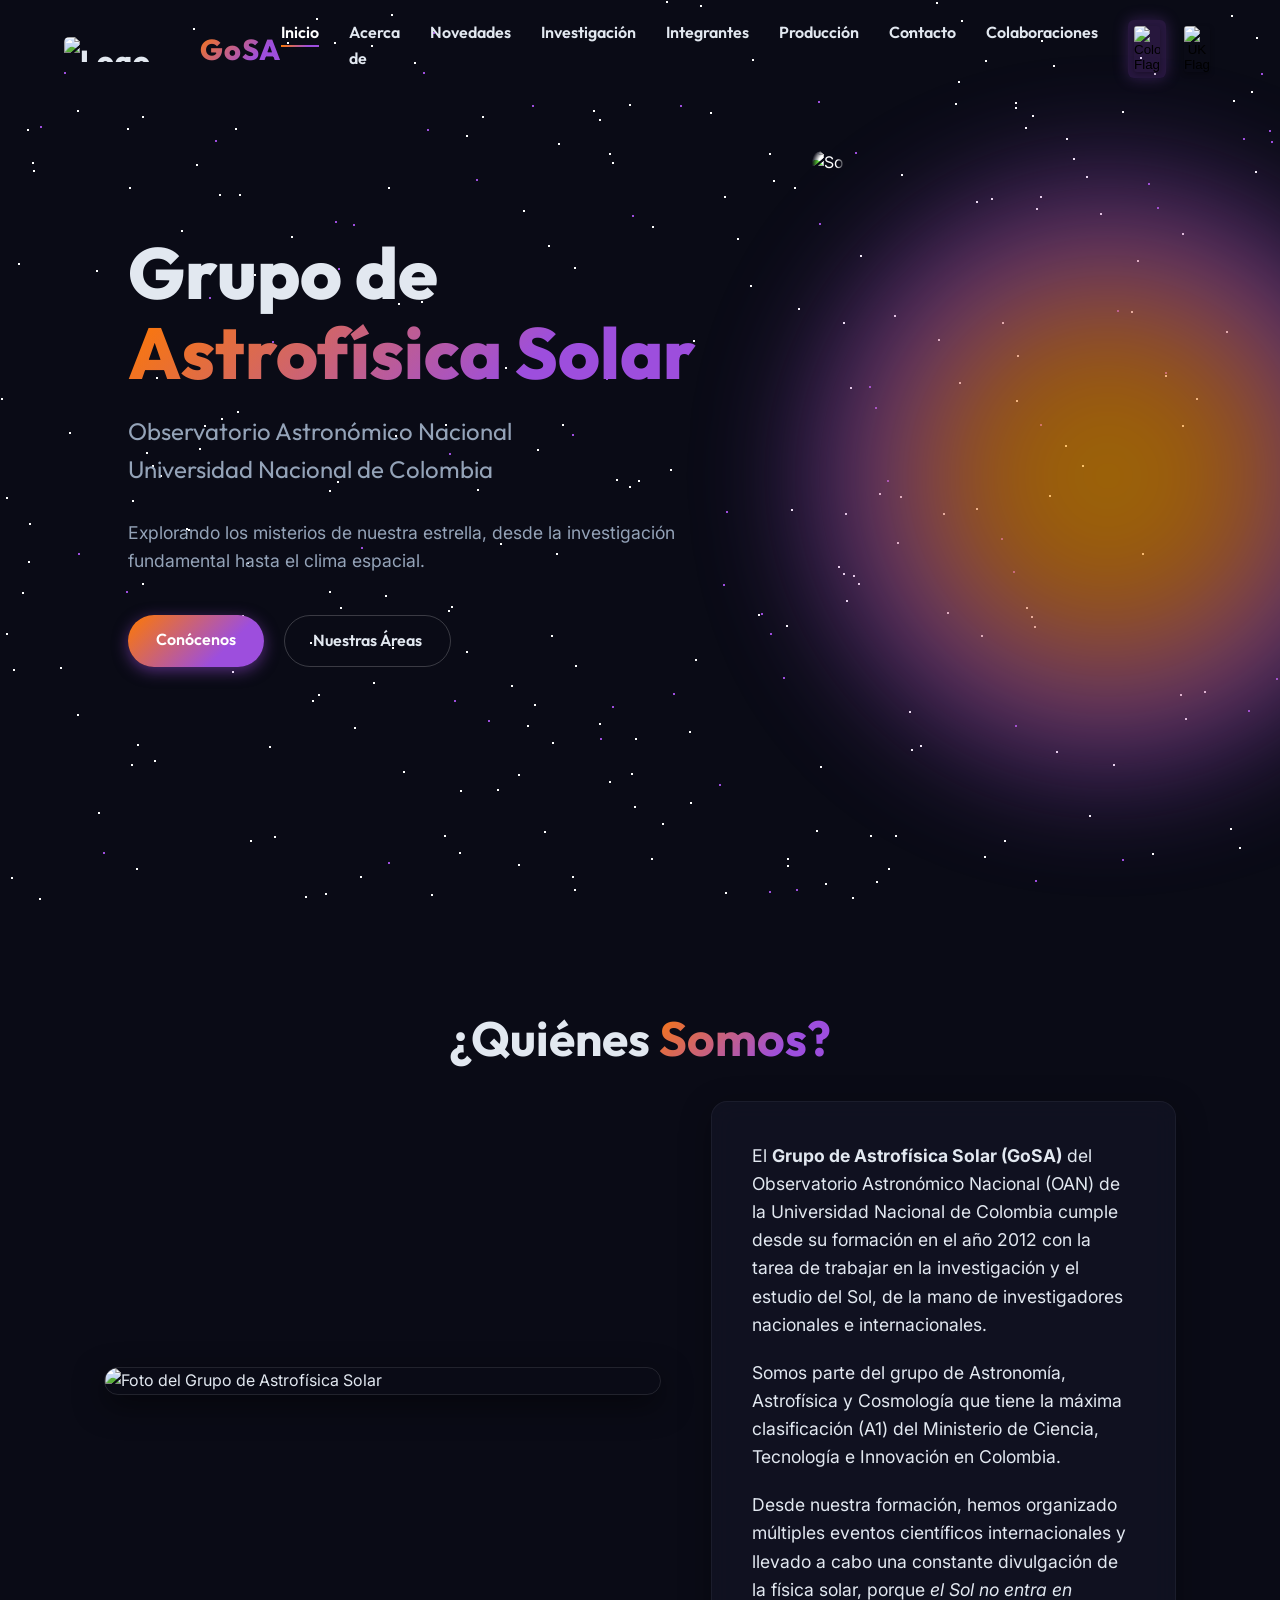
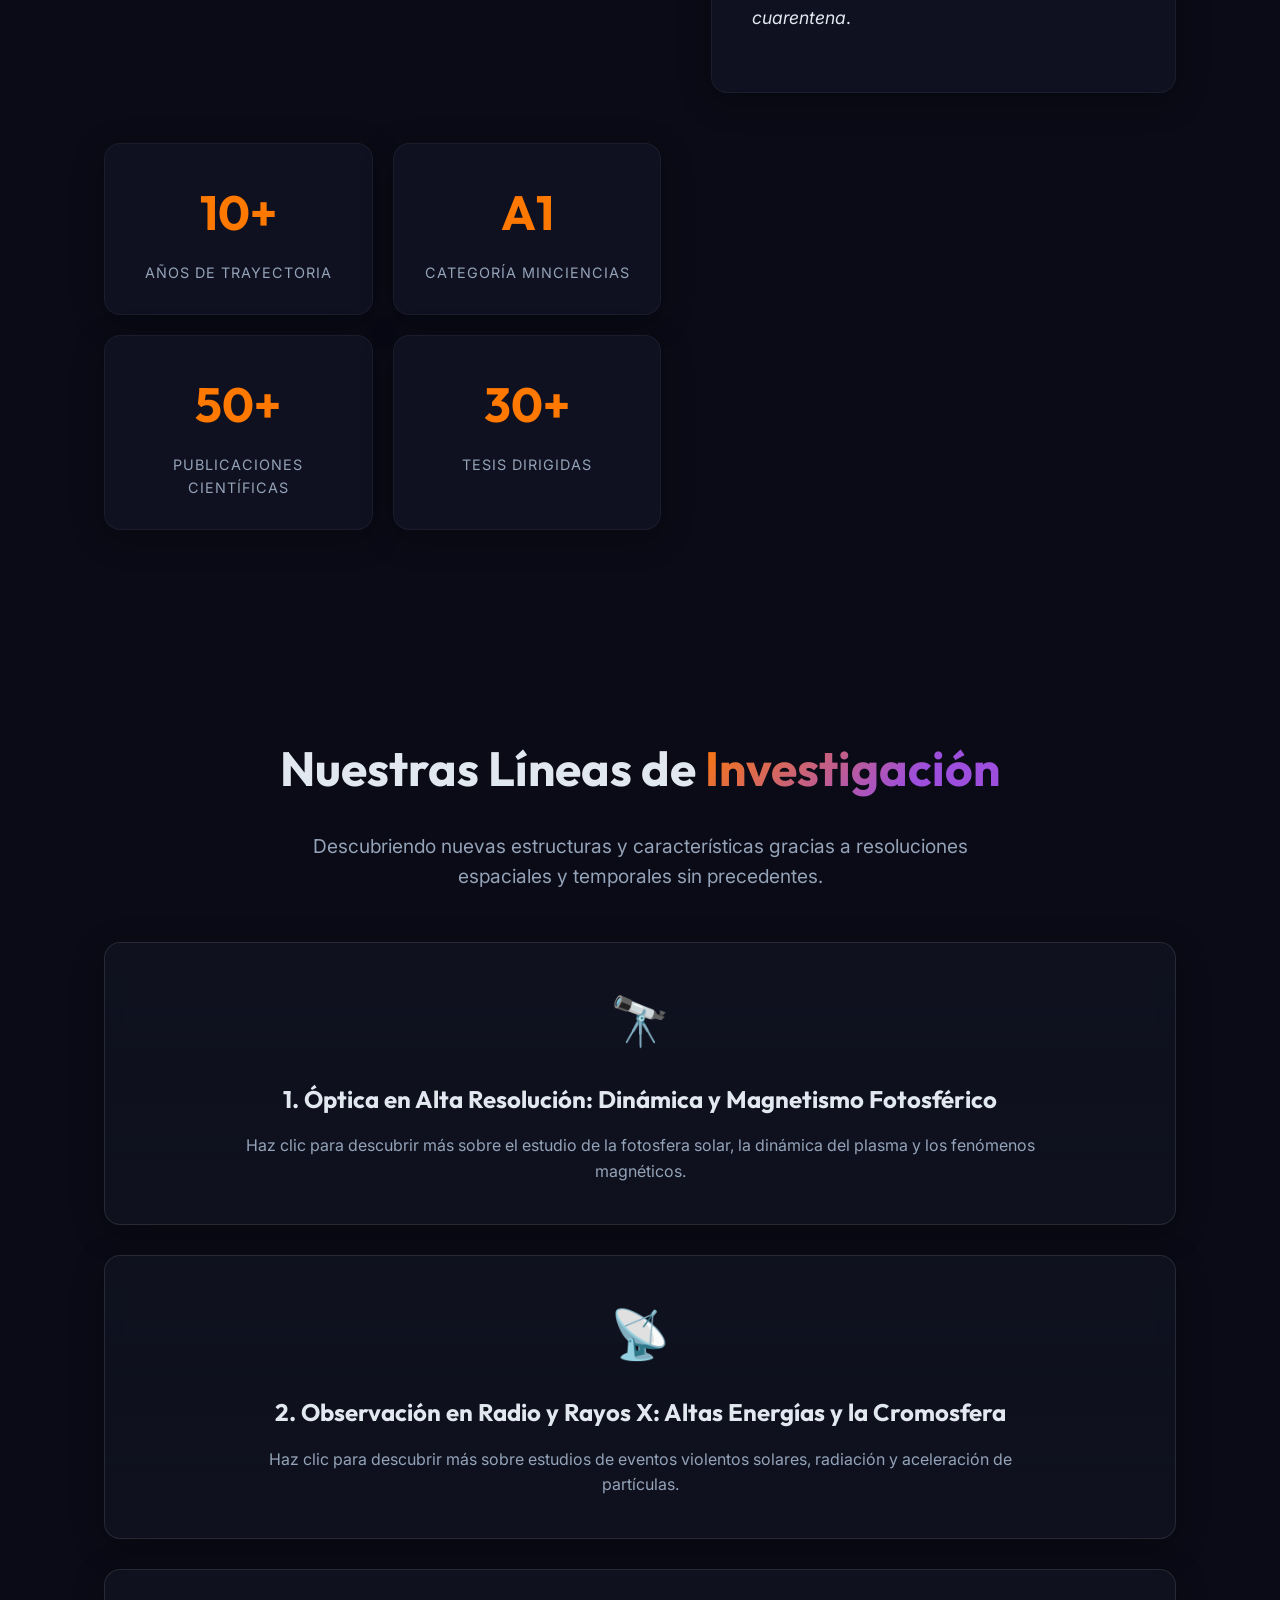
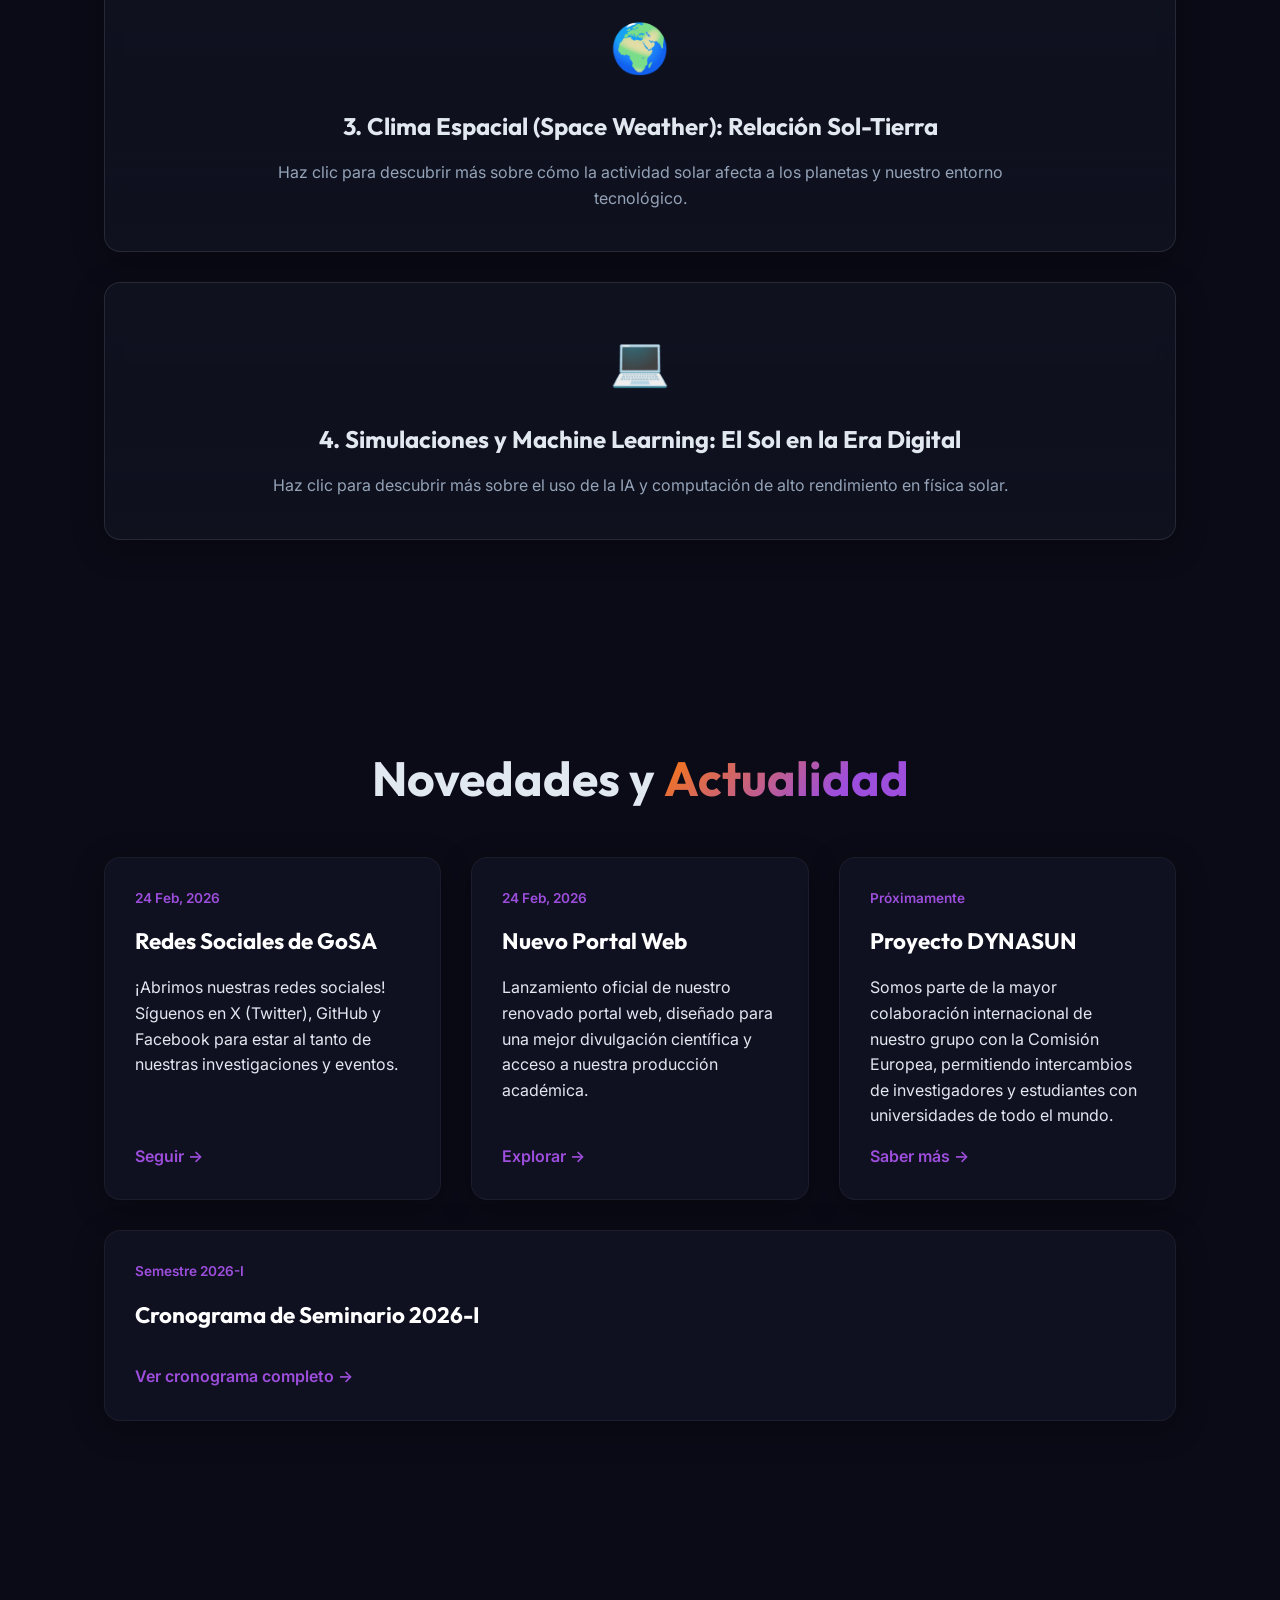
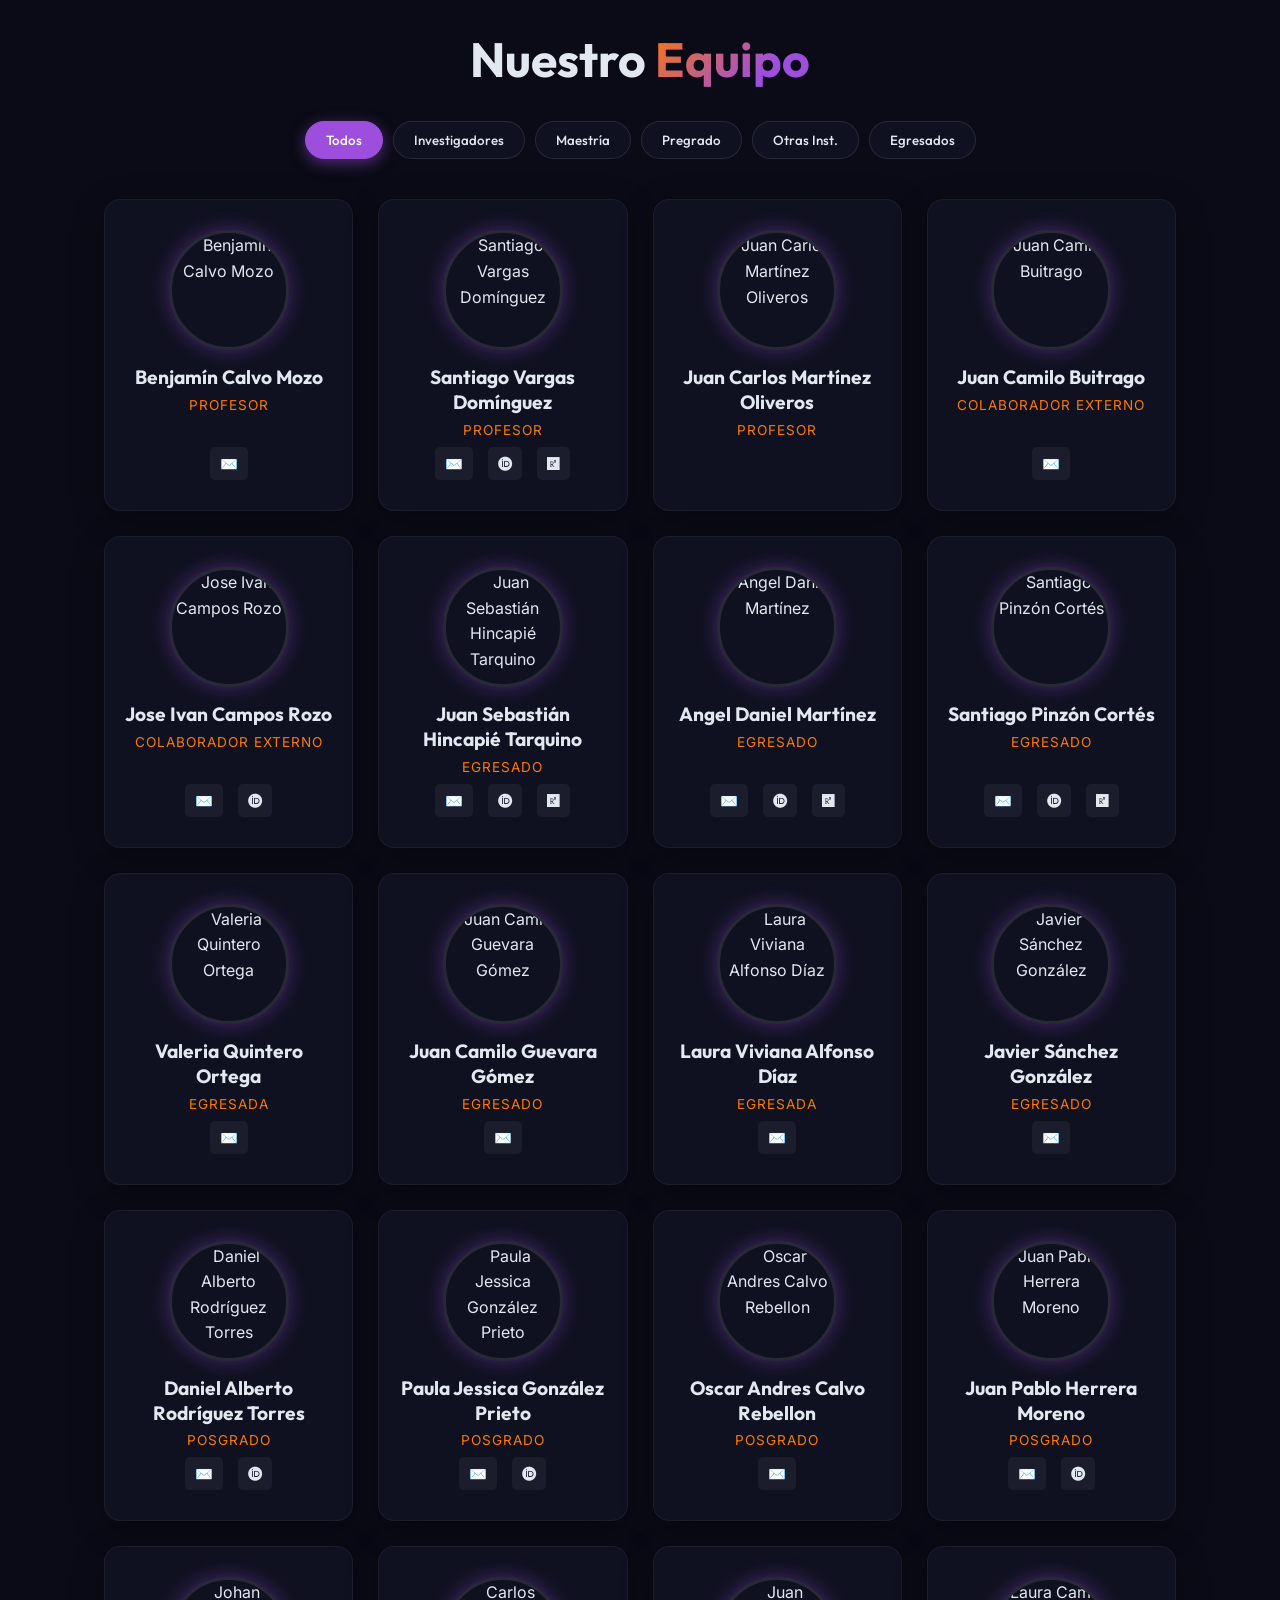
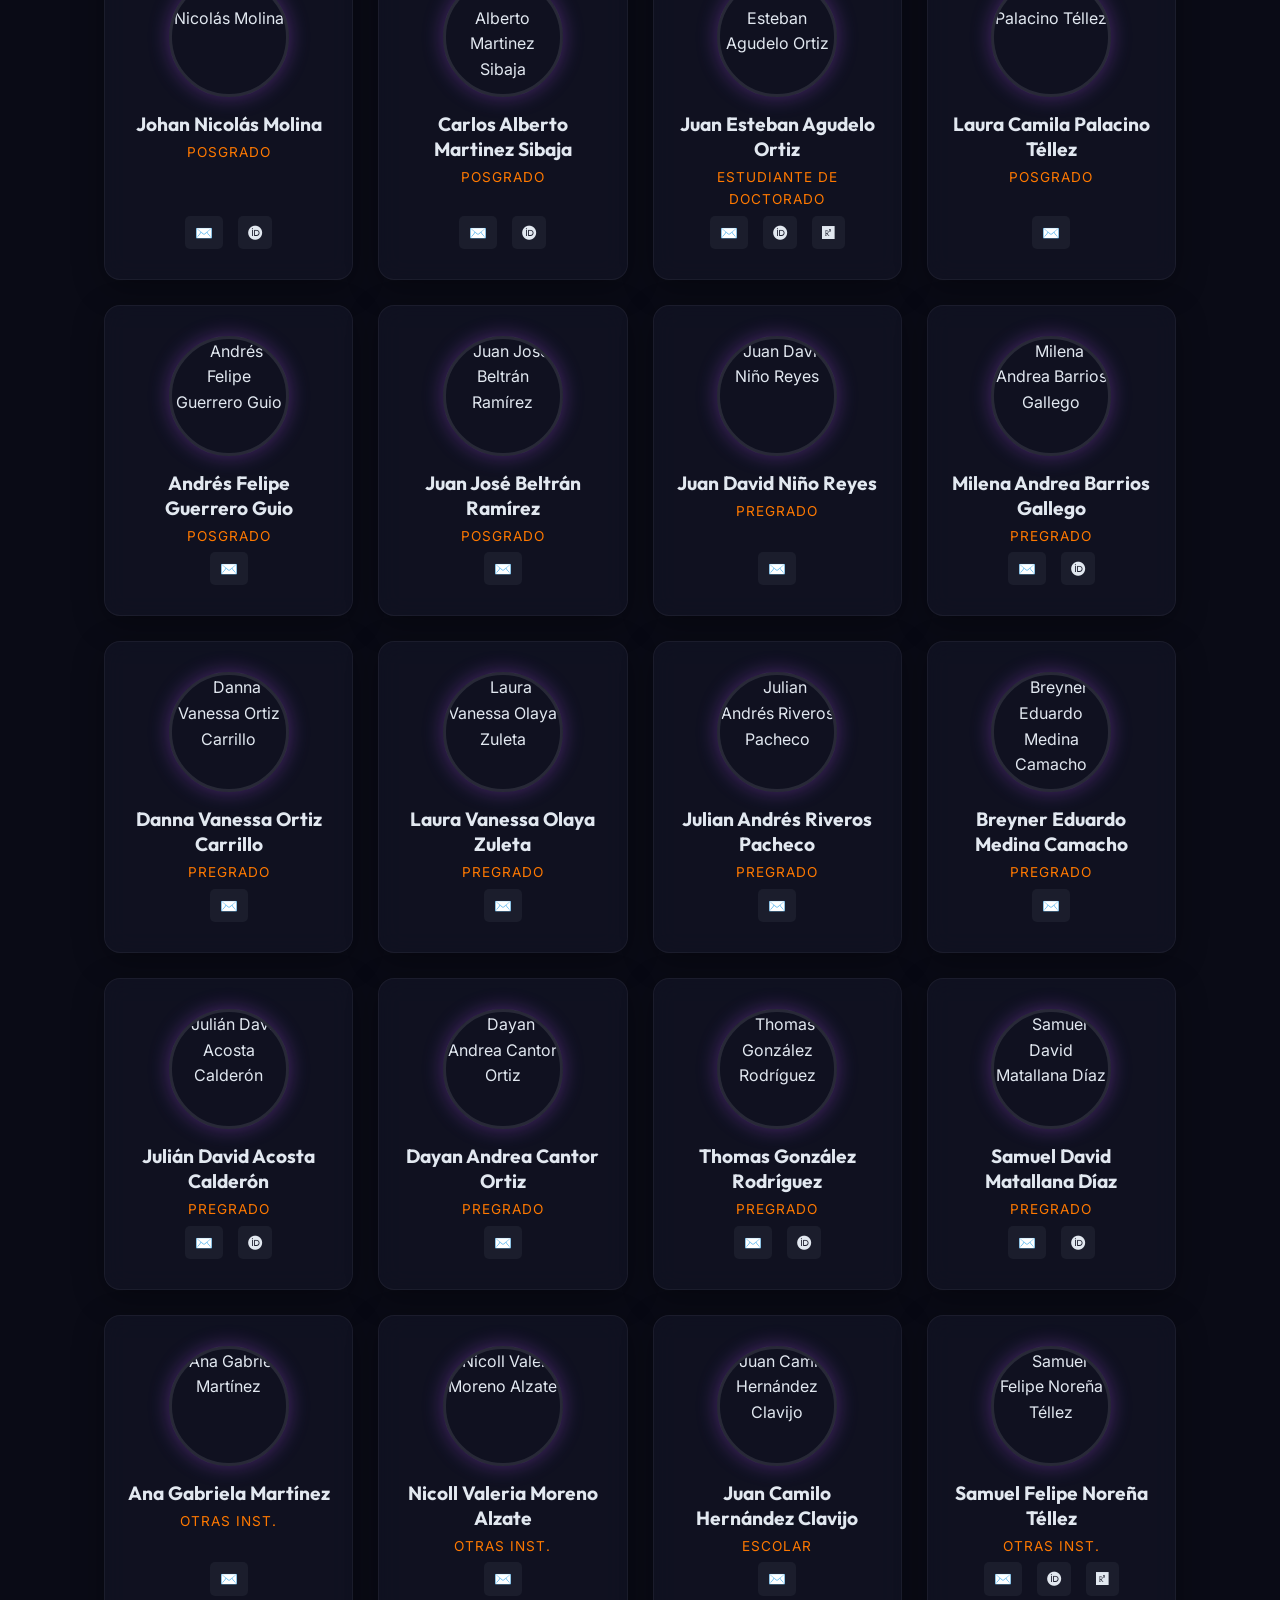
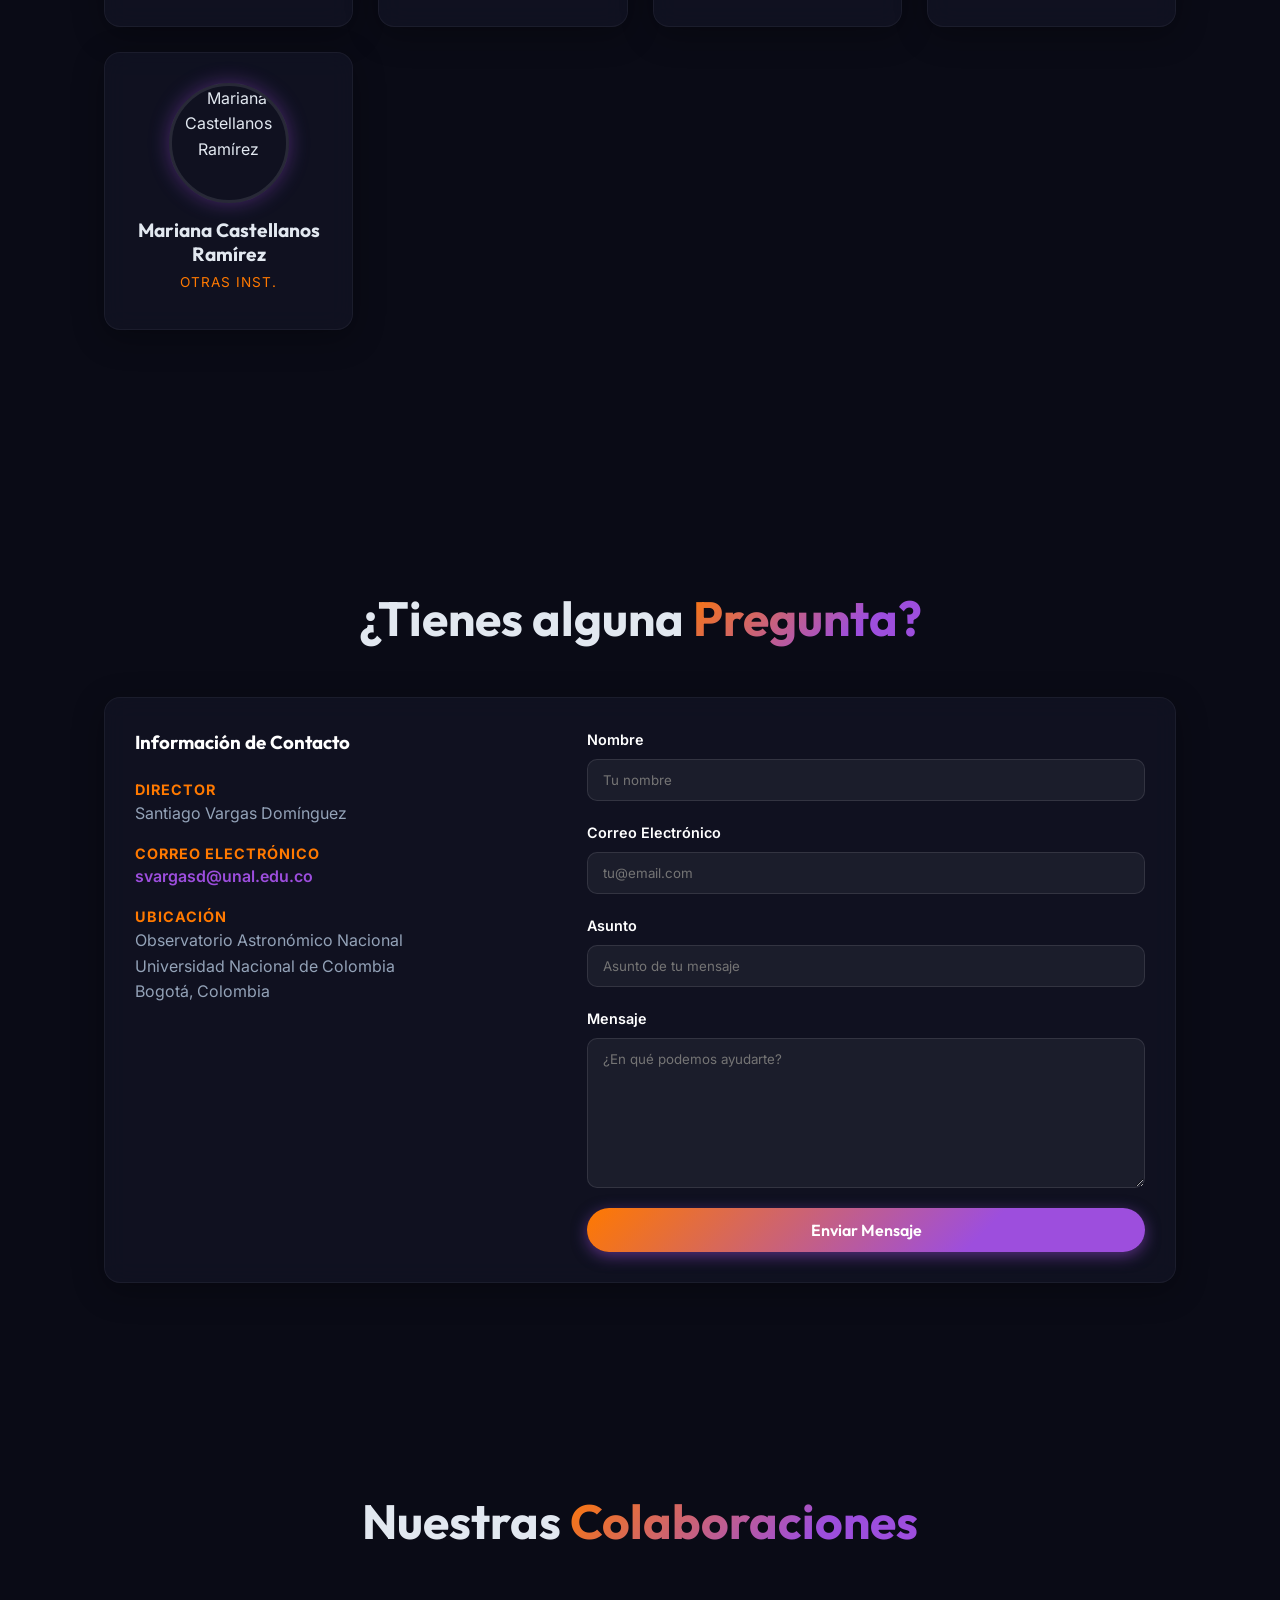
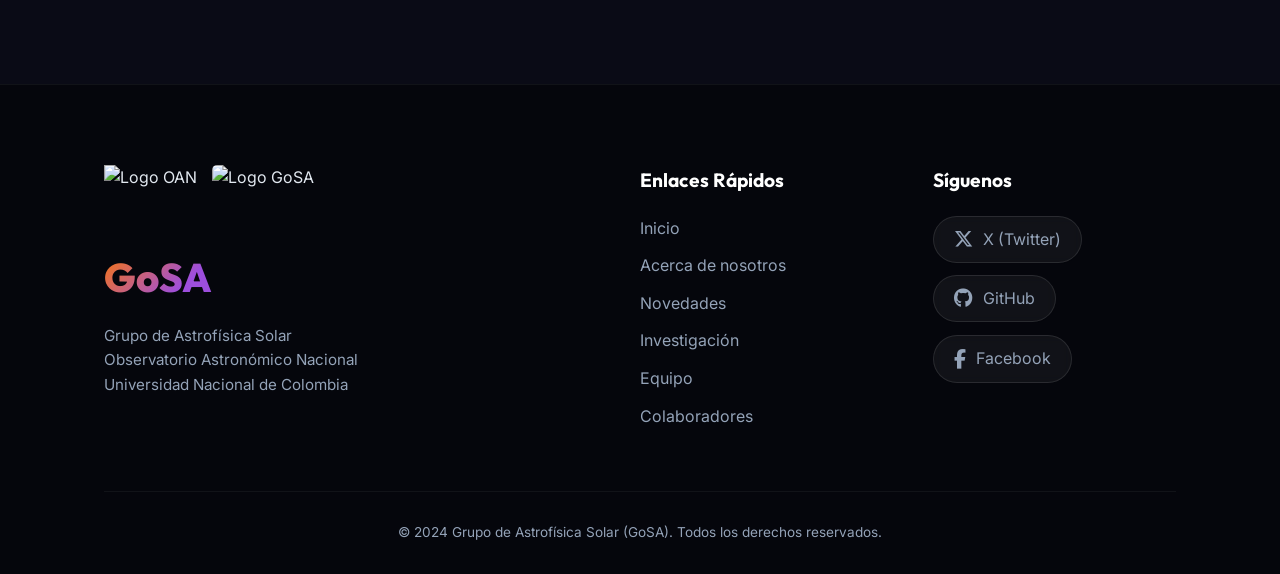
==== index.html @ 21fb3dcc "Mejoras en la descripción de las líneas de investigación" ====
<!DOCTYPE html>
<html lang="es">

<head>
    <meta charset="UTF-8">
    <meta name="viewport" content="width=device-width, initial-scale=1.0">
    <title>GoSA - Grupo de Astrofísica Solar</title>
    <meta name="description"
        content="Página oficial del Grupo de Astrofísica Solar (GoSA) del Observatorio Astronómico Nacional, Universidad Nacional de Colombia.">
    <link
        href="https://fonts.googleapis.com/css2?family=Outfit:wght@300;400;600;800&family=Inter:wght@400;500&display=swap"
        rel="stylesheet">
    <link rel="stylesheet" href="styles.css">
    <link rel="stylesheet" href="https://cdnjs.cloudflare.com/ajax/libs/font-awesome/6.5.1/css/all.min.css">
</head>

<body class="lang-es">

    <!-- Space Background -->
    <div id="stars"></div>
    <div id="stars2"></div>
    <div id="stars3"></div>

    <header id="header">
        <div class="logo">
            <img src="Media/logo Gosa.avif" alt="Logo GoSA" class="header-logo gosa-logo">
            <span class="gradient-text">GoSA</span>
        </div>
        <nav id="navbar">
            <ul>
                <li><a href="#inicio" class="nav-link active"><span class="es">Inicio</span><span
                            class="en">Home</span></a></li>
                <li><a href="#acerca" class="nav-link"><span class="es">Acerca de</span><span class="en">About
                            Us</span></a></li>
                <li><a href="#novedades" class="nav-link"><span class="es">Novedades</span><span
                            class="en">News</span></a></li>
                <li><a href="#investigacion" class="nav-link"><span class="es">Investigación</span><span
                            class="en">Research</span></a></li>
                <li><a href="#integrantes" class="nav-link"><span class="es">Integrantes</span><span
                            class="en">Team</span></a></li>
                <li><a href="produccion.html" class="nav-link"><span class="es">Producción</span><span
                            class="en">Production</span></a></li>
                <li><a href="#contacto" class="nav-link"><span class="es">Contacto</span><span
                            class="en">Contact</span></a></li>
                <li><a href="#colaboradores" class="nav-link"><span class="es">Colaboraciones</span><span
                            class="en">Collaborators</span></a></li>
                <li class="lang-switcher">
                    <button class="lang-toggle-btn active" onclick="setLang('es', event)" id="btn-es" title="Español">
                        <img src="https://flagcdn.com/w40/co.png" alt="Colombia Flag" class="lang-flag">
                    </button>
                    <button class="lang-toggle-btn" onclick="setLang('en', event)" id="btn-en" title="English">
                        <img src="https://flagcdn.com/w40/gb.png" alt="UK Flag" class="lang-flag">
                    </button>
                </li>
            </ul>
        </nav>
        <div class="mobile-menu-btn" id="menu-btn">
            <span></span>
            <span></span>
            <span></span>
        </div>
    </header>

    <main>
        <!-- Hero Section -->
        <section id="inicio" class="hero section-spacing">
            <div class="hero-content fade-in">
                <h1 class="hero-title">
                    <span class="es">Grupo de <span class="gradient-text">Astrofísica Solar</span></span>
                    <span class="en">Group of <span class="gradient-text">Solar Astrophysics</span></span>
                </h1>
                <h2 class="hero-subtitle"><span class="es">Observatorio Astronómico Nacional<br>Universidad Nacional de
                        Colombia</span><span class="en">National Astronomical Observatory<br>National University of
                        Colombia</span></h2>
                <p class="hero-description">
                    <span class="es">Explorando los misterios de nuestra estrella, desde la investigación fundamental
                        hasta el clima espacial.</span>
                    <span class="en">Exploring the mysteries of our star, from fundamental research to space
                        weather.</span>
                </p>
                <div class="hero-buttons">
                    <a href="#acerca" class="btn btn-primary"><span class="es">Conócenos</span><span class="en">About
                            Us</span></a>
                    <a href="#investigacion" class="btn btn-secondary"><span class="es">Nuestras Áreas</span><span
                            class="en">Research Areas</span></a>
                </div>
            </div>

            <div class="hero-sun-container">
                <img src="images/solomoviendose.gif" alt="Sol" class="hero-sun-img">
                <div class="glowing-sun"></div>
            </div>
        </section>

        <!-- Acerca Section -->
        <section id="acerca" class="about section-spacing">
            <div class="container fade-in scroll-appear">
                <h2 class="section-title"><span class="es">¿Quiénes <span
                            class="gradient-text">Somos?</span></span><span class="en">Who <span
                            class="gradient-text">We Are?</span></span></h2>
                <div class="about-grid">
                    <div class="about-image-wrapper"><img src="images/Nuevaimagen_gosa.JPG"
                            alt="Foto del Grupo de Astrofísica Solar" class="group-photo fade-in"></div>
                    <div class="about-text glassmorphism">
                        <p>
                            <span class="es">El <strong>Grupo de Astrofísica Solar (GoSA)</strong> del Observatorio
                                Astronómico Nacional (OAN) de la Universidad Nacional de Colombia cumple desde su
                                formación en el año 2012 con la tarea de trabajar en la investigación y el estudio del
                                Sol, de la mano de investigadores nacionales e internacionales.</span>
                            <span class="en">The <strong>Group of Solar Astrophysics (GoSA)</strong> of the National
                                Astronomical Observatory (OAN) at the National University of Colombia has, since its
                                founding in 2012, worked on the research and study of the Sun alongside national and
                                international researchers.</span>
                        </p>
                        <p>
                            <span class="es">Somos parte del grupo de Astronomía, Astrofísica y Cosmología que tiene la
                                máxima clasificación (A1) del Ministerio de Ciencia, Tecnología e Innovación en
                                Colombia.</span>
                            <span class="en">We are part of the Astronomy, Astrophysics and Cosmology group, which holds
                                the highest classification (A1) from the Ministry of Science, Technology and Innovation
                                in Colombia.</span>
                        </p>
                        <p>
                            <span class="es">Desde nuestra formación, hemos organizado múltiples eventos científicos
                                internacionales y llevado a cabo una constante divulgación de la física solar, porque
                                <em>el Sol no entra en cuarentena</em>.</span>
                            <span class="en">Since our founding, we have organized multiple international scientific
                                events and carried out constant outreach in solar physics, because <em>the Sun does not
                                    go into quarantine</em>.</span>
                        </p>
                    </div>
                    <div class="about-stats">
                        <div class="stat-card glassmorphism">
                            <h3>10+</h3>
                            <p><span class="es">Años de trayectoria</span><span class="en">Years of work</span></p>
                        </div>
                        <div class="stat-card glassmorphism">
                            <h3>A1</h3>
                            <p><span class="es">Categoría MinCiencias</span><span class="en">MinSciences Category</span>
                            </p>
                        </div>
                        <div class="stat-card glassmorphism">
                            <h3>50+</h3>
                            <p><span class="es">Publicaciones Científicas</span><span class="en">Scientific
                                    Publications</span></p>
                        </div>
                        <div class="stat-card glassmorphism">
                            <h3>30+</h3>
                            <p><span class="es">Tesis Dirigidas</span><span class="en">Directed Theses</span></p>
                        </div>
                    </div>
                </div>
            </div>
        </section>

        <!-- Áreas Section -->
        <section id="investigacion" class="research section-spacing">
            <div class="container fade-in scroll-appear">
                <h2 class="section-title">
                    <span class="es">Nuestras Líneas de <span class="gradient-text">Investigación</span></span>
                    <span class="en">Our <span class="gradient-text">Research Lines</span></span>
                </h2>
                <p class="section-subtitle">
                    <span class="es">Descubriendo nuevas estructuras y características gracias a resoluciones espaciales
                        y temporales sin precedentes.</span>
                    <span class="en">Discovering new structures and features thanks to unprecedented spatial and
                        temporal resolutions.</span>
                </p>

                <div class="research-grid">
                    <!-- 1. Óptica en Alta Resolución -->
                    <article class="research-card glassmorphism" onclick="this.classList.toggle('expanded')"
                        style="background-image: linear-gradient(to top, rgba(15, 17, 30, 0.95), rgba(15, 17, 30, 0.7)), url('images/solar_optics.png'); background-size: cover; background-position: center;">
                        <div class="card-icon">🔭</div>
                        <h3>
                            <span class="es">1. Óptica en Alta Resolución: Dinámica y Magnetismo Fotosférico</span>
                            <span class="en">1. High-Resolution Optics: Photospheric Dynamics and Magnetism</span>
                        </h3>
                        <p class="summary">
                            <span class="es">Haz clic para descubrir más sobre el estudio de la fotosfera solar, la
                                dinámica del plasma y los fenómenos magnéticos.</span>
                            <span class="en">Click to discover more about the study of the solar photosphere, plasma
                                dynamics, and magnetic phenomena.</span>
                        </p>

                        <div class="research-details">
                            <img src="Media/manchasolar.gif" alt="Dinámica en Alta Resolución"
                                class="research-detail-img">
                            <div class="research-text es">
                                <p>Esta línea se centra en el estudio de la <strong>fotosfera solar</strong>, la
                                    "superficie" visible del Sol, donde la interacción entre el plasma y los campos
                                    magnéticos genera los fenómenos más fascinantes de la astrofísica estelar.
                                    Trabajamos en <strong>dinámica</strong> mediante el análisis de flujos de plasma y
                                    la evolución temporal de estructuras a pequeña escala.</p>
                                <h4>El Corazón de la Dinámica: Movimientos Propios y Flujos</h4>
                                <p>El estudio de la dinámica fotosférica implica rastrear cómo se mueven las estructuras
                                    solares. Utilizamos técnicas como el <strong>Local Correlation Tracking
                                        (LCT)</strong> para medir los movimientos propios de los <strong>Puntos
                                        Brillantes Magnéticos (MBPs)</strong> y las <strong>Manchas Solares</strong>.
                                    Estos movimientos no son aleatorios; revelan la transferencia de energía desde el
                                    interior solar hacia las capas superiores. Investigamos cómo los puntos brillantes
                                    son arrastrados por los flujos granulares y cómo las <strong>Moving Magnetic
                                        Features (MMF)</strong> se desprenden de la penumbra de las manchas,
                                    transportando flujo magnético hacia la red solar.</p>
                                <h4>Espectropolarimetría y Diagnóstico Físico</h4>
                                <p>Para entender la física detrás del movimiento, aplicamos la espectropolarimetría. A
                                    través de los <strong>Parámetros de Stokes</strong> ($I, Q, U, V$), podemos
                                    reconstruir el vector del campo magnético y las velocidades Doppler.</p>
                                <ul>
                                    <li><strong>Velocidades Doppler:</strong> Nos permiten medir oscilaciones y flujos
                                        verticales en la penumbra de las manchas.</li>
                                    <li><strong>Inversión de la transferencia radiante:</strong> Utilizamos códigos para
                                        extraer la temperatura, presión y campo magnético del plasma a diferentes
                                        alturas.</li>
                                </ul>
                                <p>Esta línea utiliza datos de los telescopios solares más grandes del mundo, como el
                                    <strong>GREGOR</strong> y el <strong>VTT</strong> (Tenerife), y el
                                    <strong>SST</strong> (La Palma), permitiéndonos observar detalles de apenas unos
                                    cientos de kilómetros sobre la superficie solar.
                                </p>
                            </div>
                            <div class="research-text en">
                                <p>This line focuses on the study of the <strong>solar photosphere</strong>, the visible
                                    "surface" of the Sun, where the interaction between plasma and magnetic fields
                                    generates the most fascinating phenomena of stellar astrophysics. We work on
                                    <strong>dynamics</strong> by analyzing plasma flows and the temporal evolution of
                                    small-scale structures.
                                </p>
                                <h4>The Heart of Dynamics: Proper Motions and Flows</h4>
                                <p>The study of photospheric dynamics involves tracking how solar structures move. We
                                    use techniques like <strong>Local Correlation Tracking (LCT)</strong> to measure the
                                    proper motions of <strong>Magnetic Bright Points (MBPs)</strong> and
                                    <strong>Sunspots</strong>. These movements are not random; they reveal the transfer
                                    of energy from the solar interior to the upper layers. We investigate how bright
                                    points are dragged by granular flows and how <strong>Moving Magnetic Features
                                        (MMF)</strong> detach from the penumbra of sunspots, transporting magnetic flux
                                    to the solar network.
                                </p>
                                <h4>Spectropolarimetry and Physical Diagnostics</h4>
                                <p>To understand the physics behind the movement, we apply spectropolarimetry. Through
                                    the <strong>Stokes Parameters</strong> ($I, Q, U, V$), we can reconstruct the
                                    magnetic field vector and Doppler velocities.</p>
                                <ul>
                                    <li><strong>Doppler Velocities:</strong> Allow us to measure oscillations and
                                        vertical flows in the penumbra of sunspots.</li>
                                    <li><strong>Radiative transfer inversion:</strong> We use codes to extract the
                                        temperature, pressure, and magnetic field of the plasma at different heights.
                                    </li>
                                </ul>
                                <p>This line uses data from the largest solar telescopes in the world, such as
                                    <strong>GREGOR</strong> and <strong>VTT</strong> (Tenerife), and the
                                    <strong>SST</strong> (La Palma), allowing us to observe details of just a few
                                    hundred kilometers on the solar surface.
                                </p>
                            </div>
                        </div>
                    </article>

                    <!-- 2. Observación en Radio y Rayos X -->
                    <article class="research-card glassmorphism" onclick="this.classList.toggle('expanded')"
                        style="background-image: linear-gradient(to top, rgba(15, 17, 30, 0.95), rgba(15, 17, 30, 0.7)), url('images/hero-bg.png'); background-size: cover; background-position: center;">
                        <div class="card-icon">📡</div>
                        <h3>
                            <span class="es">2. Observación en Radio y Rayos X: Altas Energías y la Cromosfera</span>
                            <span class="en">2. Radio and X-Ray Observation: High Energies and the Chromosphere</span>
                        </h3>
                        <p class="summary">
                            <span class="es">Haz clic para descubrir más sobre estudios de eventos violentos solares,
                                radiación y aceleración de partículas.</span>
                            <span class="en">Click to learn more about the study of violent solar events, radiation, and
                                particle acceleration.</span>
                        </p>

                        <div class="research-details">
                            <img src="Media/imagenflare.gif" alt="Radio y Rayos X" class="research-detail-img">
                            <div class="research-text es">
                                <p>Esta línea explora los eventos más violentos del Sol: las <strong>fulguraciones
                                        solares (flares)</strong>. Mientras que la óptica ve la superficie, el radio y
                                    los rayos X nos permiten "ver" la atmósfera exterior (cromosfera y corona) y las
                                    partículas aceleradas a velocidades cercanas a la de la luz.</p>
                                <h4>Sismicidad Solar y Aceleración de Partículas</h4>
                                <p>Un foco principal es la <strong>heliosismología local</strong> asociada a
                                    fulguraciones. Investigamos los "sismos solares", ondas acústicas generadas por el
                                    impacto de haces de partículas en la fotosfera durante un flare. Analizamos la
                                    <strong>aceleración estocástica de electrones</strong>, buscando entender cómo la
                                    reconexión magnética libera energía de forma tan eficiente que puede afectar las
                                    comunicaciones en la Tierra.
                                </p>
                                <h4>Instrumentación y Radioastronomía</h4>
                                <p>El grupo no solo analiza datos, sino que construye tecnología. Proyectos como el
                                    <strong>Radiointerferómetro Solar (IMFR 11GHz)</strong> buscan monitorear la emisión
                                    de radio solar desde Colombia.
                                </p>
                                <ul>
                                    <li><strong>ALMA y FOXSI:</strong> Utilizamos datos del radiotelescopio ALMA para
                                        estudiar la cromosfera y participamos en el análisis de misiones como FOXSI para
                                        la detección de rayos X duros, esenciales para localizar los sitios de
                                        aceleración de partículas.</li>
                                    <li><strong>Espectroscopía:</strong> Estudiamos la respuesta multitérmica de la
                                        atmósfera solar, integrando datos de satélites como el <strong>SDO (Solar
                                            Dynamics Observatory)</strong> para entender cómo un flare calienta el
                                        plasma a millones de grados en segundos.</li>
                                </ul>
                            </div>
                            <div class="research-text en">
                                <p>This line explores the most violent events of the Sun: <strong>solar flares</strong>.
                                    While optics see the surface, radio and X-rays allow us to "see" the outer
                                    atmosphere (chromosphere and corona) and particles accelerated to speeds close to
                                    that of light.</p>
                                <h4>Solar Seismicity and Particle Acceleration</h4>
                                <p>A main focus is <strong>local helioseismology</strong> associated with flares. We
                                    investigate "solar quakes", acoustic waves generated by the impact of particle beams
                                    on the photosphere during a flare. We analyze the <strong>stochastic acceleration of
                                        electrons</strong>, seeking to understand how magnetic reconnection releases
                                    energy so efficiently that it can affect communications on Earth.</p>
                                <h4>Instrumentation and Radio Astronomy</h4>
                                <p>The group not only analyzes data but also builds technology. Projects like the
                                    <strong>Solar Radio Interferometer (IMFR 11GHz)</strong> seek to monitor solar radio
                                    emission from Colombia.
                                </p>
                                <ul>
                                    <li><strong>ALMA and FOXSI:</strong> We use data from the ALMA radio telescope to
                                        study the chromosphere and participate in the analysis of missions like FOXSI
                                        for hard X-ray detection, essential for locating particle acceleration sites.
                                    </li>
                                    <li><strong>Spectroscopy:</strong> We study the multithermal response of the solar
                                        atmosphere, integrating data from satellites like the <strong>SDO (Solar
                                            Dynamics Observatory)</strong> to understand how a flare heats the plasma to
                                        millions of degrees in seconds.</li>
                                </ul>
                            </div>
                        </div>
                    </article>

                    <!-- 3. Clima Espacial -->
                    <article class="research-card glassmorphism" onclick="this.classList.toggle('expanded')"
                        style="background-image: linear-gradient(to top, rgba(15, 17, 30, 0.95), rgba(15, 17, 30, 0.7)), url('images/space_weather.png'); background-size: cover; background-position: center;">
                        <div class="card-icon">🌍</div>
                        <h3>
                            <span class="es">3. Clima Espacial (Space Weather): Relación Sol-Tierra</span>
                            <span class="en">3. Space Weather: Sun-Earth Relationship</span>
                        </h3>
                        <p class="summary">
                            <span class="es">Haz clic para descubrir más sobre cómo la actividad solar afecta a los
                                planetas y nuestro entorno tecnológico.</span>
                            <span class="en">Click to learn more about how solar activity affects planets and our
                                technological environment.</span>
                        </p>

                        <div class="research-details">
                            <img src="images/climaespacial.png" alt="Clima Espacial" class="research-detail-img es">
                            <img src="images/spacewheater.png" alt="Space Weather" class="research-detail-img en">
                            <div class="research-text es">
                                <p>El <strong>Clima Espacial</strong> es la rama aplicada que estudia cómo la actividad
                                    solar afecta el entorno tecnológico y biológico de los planetas. Esta línea conecta
                                    la física solar pura con la geofísica y la exploración espacial.</p>
                                <h4>Viento Solar y CMEs</h4>
                                <p>Investigamos las <strong>Eyecciones de Masa Coronal (CMEs)</strong>, inmensas nubes
                                    de plasma magnetizado que viajan por el medio interplanetario. Estudiamos su
                                    propagación y cómo sus campos magnéticos interactúan con la magnetosfera terrestre.
                                    El análisis del viento solar y sus propiedades anisotrópicas nos permite entender la
                                    turbulencia del plasma que baña nuestro sistema solar.</p>
                                <h4>Impacto Planetario y Terrestre</h4>
                                <ul>
                                    <li><strong>Geomagnetismo:</strong> Utilizamos datos de observatorios locales (como
                                        Fúquene, Colombia) para estudiar las tormentas geomagnéticas inducidas por el
                                        Sol.</li>
                                    <li><strong>Atmósferas Planetarias:</strong> Extendemos nuestra investigación a
                                        otros mundos, analizando cómo el ciclo solar de 11 años afecta la variabilidad
                                        de la atmósfera de Marte, lo cual es crítico para futuras misiones tripuladas.
                                    </li>
                                    <li><strong>Astrobiología:</strong> Incluso exploramos los efectos de la radiación
                                        UV solar en sistemas biológicos (como cultivos de quinoa), simulando ambientes
                                        extremos para entender la habitabilidad planetaria.</li>
                                </ul>
                            </div>
                            <div class="research-text en">
                                <p><strong>Space Weather</strong> is the applied branch that studies how solar activity
                                    affects the technological and biological environment of planets. This line connects
                                    pure solar physics with geophysics and space exploration.</p>
                                <h4>Solar Wind and CMEs</h4>
                                <p>We investigate <strong>Coronal Mass Ejections (CMEs)</strong>, massive clouds of
                                    magnetized plasma traveling through the interplanetary medium. We study their
                                    propagation and how their magnetic fields interact with the Earth's magnetosphere.
                                    Analyzing the solar wind and its anisotropic properties allows us to understand the
                                    turbulence of the plasma that bathes our stellar system.</p>
                                <h4>Planetary and Terrestrial Impact</h4>
                                <ul>
                                    <li><strong>Geomagnetism:</strong> We use data from local observatories (like
                                        Fúquene, Colombia) to study geomagnetic storms induced by the Sun.</li>
                                    <li><strong>Planetary Atmospheres:</strong> We extend our research to other worlds,
                                        analyzing how the 11-year solar cycle affects the atmospheric variability of
                                        Mars, critical for future manned missions.</li>
                                    <li><strong>Astrobiology:</strong> We even explore the effects of solar UV radiation
                                        on biological systems (like quinoa crops), simulating extreme environments to
                                        understand planetary habitability.</li>
                                </ul>
                            </div>
                        </div>
                    </article>

                    <!-- 4. Simulaciones y Machine Learning -->
                    <article class="research-card glassmorphism" onclick="this.classList.toggle('expanded')"
                        style="background-image: linear-gradient(to top, rgba(15, 17, 30, 0.95), rgba(15, 17, 30, 0.7)), url('Media/imagen solconfiltro.jpg'); background-size: cover; background-position: center;">
                        <div class="card-icon">💻</div>
                        <h3>
                            <span class="es">4. Simulaciones y Machine Learning: El Sol en la Era Digital</span>
                            <span class="en">4. Simulations and Machine Learning: The Sun in the Digital Era</span>
                        </h3>
                        <p class="summary">
                            <span class="es">Haz clic para descubrir más sobre el uso de la IA y computación de alto
                                rendimiento en física solar.</span>
                            <span class="en">Click to learn more about the use of AI and high-performance computing in
                                solar physics.</span>
                        </p>

                        <div class="research-details">
                            <img src="images/deeplearning.png" alt="Machine Learning y Simulaciones"
                                class="research-detail-img">
                            <div class="research-text es">
                                <p>Debido a la enorme cantidad de datos generados por telescopios modernos, esta línea
                                    utiliza herramientas de <strong>Inteligencia Artificial</strong> y
                                    <strong>computación de alto rendimiento</strong> para procesar información y modelar
                                    procesos físicos imposibles de observar directamente.
                                </p>
                                <h4>Inteligencia Artificial en Física Solar</h4>
                                <p>Somos pioneros en la aplicación de <strong>Redes Neuronales Convolucionales
                                        (CNN)</strong> para la inversión de los Parámetros de Stokes. Tradicionalmente,
                                    obtener el mapa del campo magnético del Sol a partir de la luz observada tomaba
                                    horas de supercomputación; con IA, logramos estos resultados en milisegundos,
                                    permitiendo análisis en tiempo real de la evolución del plasma.</p>
                                <h4>Modelado Termodinámico y de Plasma</h4>
                                <p>Más allá de los datos, creamos soles virtuales.</p>
                                <ul>
                                    <li><strong>Simulaciones MHD (Magnetohidrodinámica):</strong> Modelamos la
                                        interacción entre fluidos conductores y campos magnéticos para entender la
                                        turbulencia fotosférica y la emergencia de flujo magnético.</li>
                                    <li><strong>Física de Plasmas:</strong> Estudiamos inestabilidades en plasmas no
                                        colisionales y distribuciones de partículas no maxwellianas, fundamentales para
                                        entender el calentamiento de la corona solar.</li>
                                    <li><strong>Deep Learning para Imágenes:</strong> Desarrollamos algoritmos para el
                                        procesamiento, limpieza y restauración de imágenes solares degradadas por la
                                        atmósfera terrestre, mejorando la resolución de nuestros estudios ópticos.</li>
                                </ul>
                            </div>
                            <div class="research-text en">
                                <p>Due to the enormous amount of data generated by modern telescopes, this line uses
                                    <strong>Artificial Intelligence</strong> tools and <strong>high-performance
                                        computing</strong> to process information and model physical processes
                                    impossible to observe directly.
                                </p>
                                <h4>Artificial Intelligence in Solar Physics</h4>
                                <p>We are pioneers in the application of <strong>Convolutional Neural Networks
                                        (CNNs)</strong> for the inversion of Stokes Parameters. Traditionally, obtaining
                                    the magnetic field map of the Sun from observed light took hours of supercomputing;
                                    with AI, we achieve these results in milliseconds, enabling real-time analysis of
                                    plasma evolution.</p>
                                <h4>Thermodynamic and Plasma Modeling</h4>
                                <p>Beyond data, we create virtual suns.</p>
                                <ul>
                                    <li><strong>MHD (Magnetohydrodynamics) Simulations:</strong> We model the
                                        interaction between conducting fluids and magnetic fields to understand
                                        photospheric turbulence and magnetic flux emergence.</li>
                                    <li><strong>Plasma Physics:</strong> We study instabilities in collisionless plasmas
                                        and non-Maxwellian particle distributions, fundamental to understanding solar
                                        corona heating.</li>
                                    <li><strong>Deep Learning for Images:</strong> We develop algorithms for the
                                        processing, cleaning, and restoration of solar images degraded by Earth's
                                        atmosphere, improving the resolution of our optical studies.</li>
                                </ul>
                            </div>
                        </div>
                    </article>
                </div>
            </div>
        </section>

        <!-- Novedades Section -->
        <section id="novedades" class="news section-spacing">
            <div class="container fade-in scroll-appear">
                <h2 class="section-title"><span class="es">Novedades y <span
                            class="gradient-text">Actualidad</span></span><span class="en">News and <span
                            class="gradient-text">Updates</span></span></h2>
                <div class="news-grid">
                    <article class="news-card glassmorphism">
                        <div class="news-date">24 Feb, 2026</div>
                        <h3><span class="es">Redes Sociales de GoSA</span><span class="en">GoSA on Social Media</span>
                        </h3>
                        <p><span class="es">¡Abrimos nuestras redes sociales! Síguenos en X (Twitter), GitHub y Facebook
                                para estar al tanto de nuestras investigaciones y eventos.</span><span class="en">We've
                                opened our social media! Follow us on X (Twitter), GitHub and Facebook to stay up to
                                date with our research and events.</span></p>
                        <a href="https://www.facebook.com/gosaOAN" target="_blank" class="news-link"><span
                                class="es">Seguir →</span><span class="en">Follow →</span></a>
                    </article>
                    <article class="news-card glassmorphism">
                        <div class="news-date">24 Feb, 2026</div>
                        <h3><span class="es">Nuevo Portal Web</span><span class="en">New Web Portal</span></h3>
                        <p><span class="es">Lanzamiento oficial de nuestro renovado portal web, diseñado para una mejor
                                divulgación científica y acceso a nuestra producción académica.</span><span
                                class="en">Official launch of our renewed web portal, designed for better scientific
                                outreach and access to our academic production.</span></p>
                        <a href="#inicio" class="news-link"><span class="es">Explorar →</span><span class="en">Explore
                                →</span></a>
                    </article>
                    <article class="news-card glassmorphism">
                        <div class="news-date"><span class="es">Próximamente</span><span class="en">Coming Soon</span>
                        </div>
                        <h3><span class="es">Proyecto DYNASUN</span><span class="en">DYNASUN Project</span></h3>
                        <p><span class="es">Somos parte de la mayor colaboración internacional de nuestro grupo con la
                                Comisión Europea, permitiendo intercambios de investigadores y estudiantes con
                                universidades de todo el mundo.</span><span class="en">We are part of our group's
                                largest international collaboration with the European Commission, enabling exchanges of
                                researchers and students with universities worldwide.</span></p>
                        <a href="dynasun.html" class="news-link"><span class="es">Saber más →</span><span
                                class="en">Learn more →</span></a>
                    </article>

                    <!-- Cronograma de Seminarios -->
                    <article class="news-card glassmorphism expandable" style="grid-column: 1 / -1;">
                        <div class="news-date">Semestre 2026-I</div>
                        <h3><span class="es">Cronograma de Seminario 2026-I</span><span class="en">2026-I Seminar
                                Schedule</span></h3>

                        <div class="expand-btn-open">
                            <span class="es">Ver cronograma completo →</span>
                            <span class="en">See full schedule →</span>
                        </div>

                        <div class="expand-content">
                            <div class="table-responsive" style="overflow-x: auto; margin-top: 15px;">
                                <table style="width: 100%; border-collapse: collapse; font-size: 0.95rem;">
                                    <thead>
                                        <tr
                                            style="border-bottom: 2px solid var(--primary); color: var(--secondary); text-align: left;">
                                            <th style="padding: 12px 8px;">#</th>
                                            <th style="padding: 12px 8px;"><span class="es">Fecha</span><span
                                                    class="en">Date</span></th>
                                            <th style="padding: 12px 8px;"><span class="es">Modalidad</span><span
                                                    class="en">Modality</span></th>
                                            <th style="padding: 12px 8px;"><span class="es">Tema / Expositor</span><span
                                                    class="en">Topic / Speaker</span></th>
                                        </tr>
                                    </thead>
                                    <tbody>
                                        <tr style="border-bottom: 1px solid rgba(255,255,255,0.05);">
                                            <td style="padding: 10px 8px;">1</td>
                                            <td style="padding: 10px 8px;"><span class="es">febrero 21</span><span
                                                    class="en">Feb 21</span></td>
                                            <td style="padding: 10px 8px;"><span class="es">Híbrido</span><span
                                                    class="en">Hybrid</span></td>
                                            <td style="padding: 10px 8px;"><span class="es">Bienvenida y
                                                    organización</span><span class="en">Welcome and Organization</span>
                                            </td>
                                        </tr>
                                        <tr style="border-bottom: 1px solid rgba(255,255,255,0.05);">
                                            <td style="padding: 10px 8px;">2</td>
                                            <td style="padding: 10px 8px;"><span class="es">febrero 28</span><span
                                                    class="en">Feb 28</span></td>
                                            <td style="padding: 10px 8px;"><span class="es">Híbrido</span><span
                                                    class="en">Hybrid</span></td>
                                            <td style="padding: 10px 8px;">Daniel Rodríguez (seminario)</td>
                                        </tr>
                                        <tr style="border-bottom: 1px solid rgba(255,255,255,0.05);">
                                            <td style="padding: 10px 8px;">3</td>
                                            <td style="padding: 10px 8px;"><span class="es">marzo 7</span><span
                                                    class="en">Mar 7</span></td>
                                            <td style="padding: 10px 8px;"><span class="es">Híbrido</span><span
                                                    class="en">Hybrid</span></td>
                                            <td style="padding: 10px 8px;">Carlos Martinez (seminario)</td>
                                        </tr>
                                        <tr style="border-bottom: 1px solid rgba(255,255,255,0.05);">
                                            <td style="padding: 10px 8px;">4</td>
                                            <td style="padding: 10px 8px;"><span class="es">marzo 14</span><span
                                                    class="en">Mar 14</span></td>
                                            <td style="padding: 10px 8px;"><span class="es">Híbrido</span><span
                                                    class="en">Hybrid</span></td>
                                            <td style="padding: 10px 8px;">Santiago Pinzón</td>
                                        </tr>
                                        <tr style="border-bottom: 1px solid rgba(255,255,255,0.05);">
                                            <td style="padding: 10px 8px;">5</td>
                                            <td style="padding: 10px 8px;"><span class="es">marzo 28</span><span
                                                    class="en">Mar 28</span></td>
                                            <td style="padding: 10px 8px;"><span class="es">Híbrido</span><span
                                                    class="en">Hybrid</span></td>
                                            <td style="padding: 10px 8px;">Paula Gonzalez (sustentación)</td>
                                        </tr>
                                        <tr style="border-bottom: 1px solid rgba(255,255,255,0.05);">
                                            <td style="padding: 10px 8px;">6</td>
                                            <td style="padding: 10px 8px;"><span class="es">abril 11</span><span
                                                    class="en">Apr 11</span></td>
                                            <td style="padding: 10px 8px;"><span class="es">Híbrido</span><span
                                                    class="en">Hybrid</span></td>
                                            <td style="padding: 10px 8px;"><span class="es">Dayan Cantor (avances
                                                    trabajo),
                                                    Samuel Noreña (avances)</span><span class="en">Dayan Cantor
                                                    (progress),
                                                    Samuel Noreña (progress)</span></td>
                                        </tr>
                                        <tr style="border-bottom: 1px solid rgba(255,255,255,0.05);">
                                            <td style="padding: 10px 8px;">7</td>
                                            <td style="padding: 10px 8px;"><span class="es">abril 18</span><span
                                                    class="en">Apr 18</span></td>
                                            <td style="padding: 10px 8px;"><span class="es">Híbrido</span><span
                                                    class="en">Hybrid</span></td>
                                            <td style="padding: 10px 8px;"><span class="es">Julio Florez y Daniel Ramos
                                                    (avances)</span><span class="en">Julio Florez and Daniel Ramos
                                                    (progress)</span></td>
                                        </tr>
                                        <tr style="border-bottom: 1px solid rgba(255,255,255,0.05);">
                                            <td style="padding: 10px 8px;">8</td>
                                            <td style="padding: 10px 8px;"><span class="es">abril 25</span><span
                                                    class="en">Apr 25</span></td>
                                            <td style="padding: 10px 8px;"><span class="es">Híbrido</span><span
                                                    class="en">Hybrid</span></td>
                                            <td style="padding: 10px 8px;">Juan Esteban Agudelo (seminario)</td>
                                        </tr>
                                        <tr style="border-bottom: 1px solid rgba(255,255,255,0.05);">
                                            <td style="padding: 10px 8px;">9</td>
                                            <td style="padding: 10px 8px;"><span class="es">mayo 2</span><span
                                                    class="en">May 2</span></td>
                                            <td style="padding: 10px 8px;"><span class="es">Híbrido</span><span
                                                    class="en">Hybrid</span></td>
                                            <td style="padding: 10px 8px;"><span class="es">Milena Barrios
                                                    (avances)</span><span class="en">Milena Barrios (progress)</span>
                                            </td>
                                        </tr>
                                        <tr style="border-bottom: 1px solid rgba(255,255,255,0.05);">
                                            <td style="padding: 10px 8px;">10</td>
                                            <td style="padding: 10px 8px;"><span class="es">mayo 9</span><span
                                                    class="en">May 9</span></td>
                                            <td style="padding: 10px 8px;"><span class="es">Híbrido</span><span
                                                    class="en">Hybrid</span></td>
                                            <td style="padding: 10px 8px;">Laura Palacino (seminario), Santiago Fonseca
                                            </td>
                                        </tr>
                                        <tr style="border-bottom: 1px solid rgba(255,255,255,0.05);">
                                            <td style="padding: 10px 8px;">11</td>
                                            <td style="padding: 10px 8px;"><span class="es">mayo 16</span><span
                                                    class="en">May 16</span></td>
                                            <td style="padding: 10px 8px;"><span class="es">Híbrido</span><span
                                                    class="en">Hybrid</span></td>
                                            <td style="padding: 10px 8px;">Oscar Calvo (seminario), Sofia Cortes
                                                (telescopio
                                                Llinás)</td>
                                        </tr>
                                        <tr style="border-bottom: 1px solid rgba(255,255,255,0.05);">
                                            <td style="padding: 10px 8px;">12</td>
                                            <td style="padding: 10px 8px;"><span class="es">mayo 23</span><span
                                                    class="en">May 23</span></td>
                                            <td style="padding: 10px 8px;"><span class="es">Híbrido</span><span
                                                    class="en">Hybrid</span></td>
                                            <td style="padding: 10px 8px;"><span class="es">Juan Jose Beltrán (proyecto
                                                    de
                                                    tesis), Danna Ortiz (electrónica)</span><span class="en">Juan Jose
                                                    Beltrán (thesis project), Danna Ortiz (electronics)</span></td>
                                        </tr>
                                        <tr>
                                            <td style="padding: 10px 8px;">13</td>
                                            <td style="padding: 10px 8px;"><span class="es">mayo 30</span><span
                                                    class="en">May 30</span></td>
                                            <td style="padding: 10px 8px;"><span class="es">Híbrido</span><span
                                                    class="en">Hybrid</span></td>
                                            <td style="padding: 10px 8px;">Daniel Rodríguez y Carlos Martínez
                                                (seminario)
                                            </td>
                                        </tr>
                                    </tbody>
                                </table>
                            </div>
                            <div class="expand-btn-close">
                                <span class="es">↑ Contraer cronograma ↑</span>
                                <span class="en">↑ Collapse schedule ↑</span>
                            </div>
                        </div>
                    </article>
                </div>
            </div>
        </section>

        <!-- Integrantes Section -->
        <section id="integrantes" class="team section-spacing">
            <div class="container fade-in scroll-appear">
                <h2 class="section-title"><span class="es">Nuestro <span class="gradient-text">Equipo</span></span><span
                        class="en">Our <span class="gradient-text">Team</span></span></h2>

                <div class="team-filter-container">
                    <button class="filter-btn active" data-filter="all"><span class="es">Todos</span><span
                            class="en">All</span></button>
                    <button class="filter-btn" data-filter="investigador"><span class="es">Investigadores</span><span
                            class="en">Researchers</span></button>
                    <button class="filter-btn" data-filter="maestria"><span class="es">Maestría</span><span
                            class="en">MSc</span></button>
                    <button class="filter-btn" data-filter="pregrado"><span class="es">Pregrado</span><span
                            class="en">Undergraduate</span></button>
                    <button class="filter-btn" data-filter="otras"><span class="es">Otras Inst.</span><span
                            class="en">Other Inst.</span></button>
                    <button class="filter-btn" data-filter="egresado"><span class="es">Egresados</span><span
                            class="en">Alumni</span></button>
                </div>

                <div class="team-grid-full">
                    <!-- Investigadores Principales -->
                    <div class="team-member-card glassmorphism investigador">
                        <img src="images/prof_benjamin_calvo_mozo.jpeg" alt="Benjamín Calvo Mozo"
                            class="team-avatar-img">
                        <h4>Benjamín Calvo Mozo</h4>
                        <p class="role"><span class="es">Profesor</span><span class="en">Professor</span></p>
                        <div class="member-links">
                            <a href="mailto:bcalvom@unal.edu.co" class="member-link" title="Email">✉️</a>
                        </div>
                    </div>
                    <div class="team-member-card glassmorphism investigador">
                        <img src="images/prof_santiago_vargas_dominguez.jpeg" alt="Santiago Vargas Domínguez"
                            class="team-avatar-img">
                        <h4>Santiago Vargas Domínguez</h4>
                        <p class="role"><span class="es">Profesor</span><span class="en">Professor</span></p>
                        <div class="member-links">
                            <a href="mailto:svargasd@unal.edu.co" class="member-link" title="Email">✉️</a>
                            <a href="https://orcid.org/0000-0002-5999-4842" target="_blank" class="member-link"
                                title="ORCID"><i class="fa-brands fa-orcid"></i></a>
                            <a href="https://www.researchgate.net/profile/Santiago-Vargas-Dominguez-2" target="_blank"
                                class="member-link" title="ResearchGate"><i class="fa-brands fa-researchgate"></i></a>
                        </div>
                    </div>
                    <!-- Colaboradores Externos -->
                    <div class="team-member-card glassmorphism investigador">
                        <img src="images/dr_juan_carlos_martinez_oliveros.jpeg" alt="Juan Carlos Martínez Oliveros"
                            class="team-avatar-img">
                        <h4>Juan Carlos Martínez Oliveros</h4>
                        <p class="role"><span class="es">Profesor</span><span class="en">Professor</span></p>
                        <div class="member-links">
                        </div>
                    </div>
                    <div class="team-member-card glassmorphism investigador">
                        <img src="images/juan_camilo_buitrago.png" alt="Juan Camilo Buitrago" class="team-avatar-img">
                        <h4>Juan Camilo Buitrago</h4>
                        <p class="role"><span class="es">Colaborador Externo</span><span class="en">External
                                Collaborator</span></p>
                        <div class="member-links">
                            <a href="mailto:jcbuitragoc@unal.edu.co" class="member-link" title="Email">✉️</a>
                        </div>
                    </div>
                    <div class="team-member-card glassmorphism investigador">
                        <img src="images/jose_ivan.jpeg" alt="Jose Ivan Campos Rozo" class="team-avatar-img">
                        <h4>Jose Ivan Campos Rozo</h4>
                        <p class="role"><span class="es">Colaborador Externo</span><span class="en">External
                                Collaborator</span></p>
                        <div class="member-links">
                            <a href="mailto:jicamposr@unal.edu.co" class="member-link" title="Email">✉️</a>
                            <a href="https://orcid.org/0000-0001-8883-6790" target="_blank" class="member-link"
                                title="ORCID"><i class="fa-brands fa-orcid"></i></a>
                        </div>
                    </div>
                    <!-- Egresados Activos -->
                    <div class="team-member-card glassmorphism egresado">
                        <img src="images/Integrantes _ GoSA/Sebastian Incapie.jpg"
                            alt="Juan Sebastián Hincapié Tarquino" class="team-avatar-img">
                        <h4>Juan Sebastián Hincapié Tarquino</h4>
                        <p class="role"><span class="es">Egresado</span><span class="en">Alumnus</span></p>
                        <div class="member-links">
                            <a href="mailto:jshincapiet@unal.edu.co" class="member-link" title="Email">✉️</a>
                            <a href="https://orcid.org/0000-0001-8758-1706" target="_blank" class="member-link"
                                title="ORCID"><i class="fa-brands fa-orcid"></i></a>
                            <a href="https://www.researchgate.net/profile/Juan-Hincapie-Tarquino" target="_blank"
                                class="member-link" title="ResearchGate"><i class="fa-brands fa-researchgate"></i></a>
                        </div>
                    </div>
                    <div class="team-member-card glassmorphism egresado">
                        <img src="images/angel_daniel_martinez.jpg" alt="Angel Daniel Martínez" class="team-avatar-img">
                        <h4>Angel Daniel Martínez</h4>
                        <p class="role"><span class="es">Egresado</span><span class="en">Alumnus</span></p>
                        <div class="member-links">
                            <a href="mailto:andmartinezci@unal.edu.co" class="member-link" title="Email">✉️</a>
                            <a href="https://orcid.org/0000-0002-3435-4881" target="_blank" class="member-link"
                                title="ORCID"><i class="fa-brands fa-orcid"></i></a>
                            <a href="https://www.researchgate.net/profile/Angel_Martinez67" target="_blank"
                                class="member-link" title="ResearchGate"><i class="fa-brands fa-researchgate"></i></a>
                        </div>
                    </div>
                    <div class="team-member-card glassmorphism egresado">
                        <img src="https://ui-avatars.com/api/?name=Santiago+Pinzón+Cortés&background=00b4d8&color=fff&size=150"
                            alt="Santiago Pinzón Cortés" class="team-avatar-img">
                        <h4>Santiago Pinzón Cortés</h4>
                        <p class="role"><span class="es">Egresado</span><span class="en">Alumnus</span></p>
                        <div class="member-links">
                            <a href="mailto:sanpinzoncor@unal.edu.co" class="member-link" title="Email">✉️</a>
                            <a href="https://orcid.org/0000-0001-8710-6892" target="_blank" class="member-link"
                                title="ORCID"><i class="fa-brands fa-orcid"></i></a>
                            <a href="https://www.researchgate.net/profile/Santiago-Pinzon-3" target="_blank"
                                class="member-link" title="ResearchGate"><i class="fa-brands fa-researchgate"></i></a>
                        </div>
                    </div>
                    <div class="team-member-card glassmorphism egresado">
                        <img src="images/valeria_quintero_ortega.jpg" alt="Valeria Quintero Ortega"
                            class="team-avatar-img">
                        <h4>Valeria Quintero Ortega</h4>
                        <p class="role"><span class="es">Egresada</span><span class="en">Alumna</span></p>
                        <div class="member-links">
                            <a href="mailto:vquinteroo@unal.edu.co" class="member-link" title="Email">✉️</a>
                        </div>
                    </div>
                    <div class="team-member-card glassmorphism egresado">
                        <img src="images/juan_camilo_guevara_gomez_real.png" alt="Juan Camilo Guevara Gómez"
                            class="team-avatar-img">
                        <h4>Juan Camilo Guevara Gómez</h4>
                        <p class="role"><span class="es">Egresado</span><span class="en">Alumnus</span></p>
                        <div class="member-links">
                            <a href="mailto:jcguevarag@unal.edu.co" class="member-link" title="Email">✉️</a>
                        </div>
                    </div>
                    <div class="team-member-card glassmorphism egresado">
                        <img src="images/laura_vviviana.jpg" alt="Laura Viviana Alfonso Díaz" class="team-avatar-img">
                        <h4>Laura Viviana Alfonso Díaz</h4>
                        <p class="role"><span class="es">Egresada</span><span class="en">Alumna</span></p>
                        <div class="member-links">
                            <a href="mailto:lalfonsod@unal.edu.co" class="member-link" title="Email">✉️</a>
                        </div>
                    </div>
                    <div class="team-member-card glassmorphism egresado">
                        <img src="images/javier_sanchez_gonzalez.jpeg" alt="Javier Sánchez González"
                            class="team-avatar-img">
                        <h4>Javier Sánchez González</h4>
                        <p class="role"><span class="es">Egresado</span><span class="en">Alumnus</span></p>
                        <div class="member-links">
                            <a href="mailto:jsanchezg@unal.edu.co" class="member-link" title="Email">✉️</a>
                        </div>
                    </div>
                    <!-- Estudiantes de Posgrado -->
                    <div class="team-member-card glassmorphism maestria">
                        <img src="images/daniel_rodriguez.jpg" alt="Daniel Alberto Rodríguez Torres"
                            class="team-avatar-img">
                        <h4>Daniel Alberto Rodríguez Torres</h4>
                        <p class="role"><span class="es">Posgrado</span><span class="en">Graduate Student</span></p>
                        <div class="member-links">
                            <a href="mailto:darodriguezto@unal.edu.co" class="member-link" title="Email">✉️</a>
                            <a href="https://orcid.org/0009-0000-1203-2913" target="_blank" class="member-link"
                                title="ORCID"><i class="fa-brands fa-orcid"></i></a>
                        </div>
                    </div>
                    <div class="team-member-card glassmorphism maestria">
                        <img src="images/Paula.jpeg" alt="Paula Jessica González Prieto" class="team-avatar-img">
                        <h4>Paula Jessica González Prieto</h4>
                        <p class="role"><span class="es">Posgrado</span><span class="en">Graduate Student</span></p>
                        <div class="member-links">
                            <a href="mailto:pjgonzalezp@unal.edu.co" class="member-link" title="Email">✉️</a>
                            <a href="https://orcid.org/0009-0003-5287-8114" target="_blank" class="member-link"
                                title="ORCID"><i class="fa-brands fa-orcid"></i></a>
                        </div>
                    </div>
                    <div class="team-member-card glassmorphism maestria">
                        <img src="images/Oscar Calvo.enc" alt="Oscar Andres Calvo Rebellon" class="team-avatar-img">
                        <h4>Oscar Andres Calvo Rebellon</h4>
                        <p class="role"><span class="es">Posgrado</span><span class="en">Graduate Student</span></p>
                        <div class="member-links">
                            <a href="mailto:oscara.calvor@uqvirtual.edu.co" class="member-link" title="Email">✉️</a>
                        </div>
                    </div>
                    <div class="team-member-card glassmorphism maestria">
                        <img src="images/juan pablo.jpeg" alt="Juan Pablo Herrera Moreno" class="team-avatar-img">
                        <h4>Juan Pablo Herrera Moreno</h4>
                        <p class="role"><span class="es">Posgrado</span><span class="en">Graduate Student</span></p>
                        <div class="member-links">
                            <a href="mailto:juapherreramor@unal.edu.co" class="member-link" title="Email">✉️</a>
                            <a href="https://orcid.org/0009-0000-5600-8317" target="_blank" class="member-link"
                                title="ORCID"><i class="fa-brands fa-orcid"></i></a>
                        </div>
                    </div>
                    <div class="team-member-card glassmorphism maestria">
                        <img src="https://ui-avatars.com/api/?name=Johan+Nicolás+Molina&background=00b4d8&color=fff&size=150"
                            alt="Johan Nicolás Molina" class="team-avatar-img">
                        <h4>Johan Nicolás Molina</h4>
                        <p class="role"><span class="es">Posgrado</span><span class="en">Graduate Student</span></p>
                        <div class="member-links">
                            <a href="mailto:jomolinac@unal.edu.co" class="member-link" title="Email">✉️</a>
                            <a href="https://orcid.org/0000-0001-7938-8295" target="_blank" class="member-link"
                                title="ORCID"><i class="fa-brands fa-orcid"></i></a>
                        </div>
                    </div>
                    <div class="team-member-card glassmorphism maestria">
                        <img src="images/Carlos Martinez.png" alt="Carlos Alberto Martinez Sibaja"
                            class="team-avatar-img">
                        <h4>Carlos Alberto Martinez Sibaja</h4>
                        <p class="role"><span class="es">Posgrado</span><span class="en">Graduate Student</span></p>
                        <div class="member-links">
                            <a href="mailto:cmartinezsi@unal.edu.co" class="member-link" title="Email">✉️</a>
                            <a href="https://orcid.org/0009-0005-4432-8264" target="_blank" class="member-link"
                                title="ORCID"><i class="fa-brands fa-orcid"></i></a>
                        </div>
                    </div>
                    <div class="team-member-card glassmorphism maestria">
                        <img src="images/uan_esteban_agudelo_ortiz.png" alt="Juan Esteban Agudelo Ortiz"
                            class="team-avatar-img">
                        <h4>Juan Esteban Agudelo Ortiz</h4>
                        <p class="role"><span class="es">Estudiante de Doctorado</span><span class="en">PhD
                                Student</span></p>
                        <div class="member-links">
                            <a href="mailto:juagudeloo@unal.edu.co" class="member-link" title="Email">✉️</a>
                            <a href="https://orcid.org/0000-0002-7840-9370" target="_blank" class="member-link"
                                title="ORCID"><i class="fa-brands fa-orcid"></i></a>
                            <a href="https://www.researchgate.net/profile/Juan-Agudelo-Ortiz" target="_blank"
                                class="member-link" title="ResearchGate"><i class="fa-brands fa-researchgate"></i></a>
                        </div>
                    </div>
                    <div class="team-member-card glassmorphism maestria">
                        <img src="https://ui-avatars.com/api/?name=Laura+Camila+Palacino+Téllez&background=00b4d8&color=fff&size=150"
                            alt="Laura Camila Palacino Téllez" class="team-avatar-img">
                        <h4>Laura Camila Palacino Téllez</h4>
                        <p class="role"><span class="es">Posgrado</span><span class="en">Graduate Student</span></p>
                        <div class="member-links">
                            <a href="mailto:lpalacino@unal.edu.co" class="member-link" title="Email">✉️</a>
                        </div>
                    </div>
                    <div class="team-member-card glassmorphism maestria">
                        <img src="https://ui-avatars.com/api/?name=Andrés+Felipe+Guerrero+Guio&background=00b4d8&color=fff&size=150"
                            alt="Andrés Felipe Guerrero Guio" class="team-avatar-img">
                        <h4>Andrés Felipe Guerrero Guio</h4>
                        <p class="role"><span class="es">Posgrado</span><span class="en">Graduate Student</span></p>
                        <div class="member-links">
                            <a href="mailto:afguerrerogu@unal.edu.co" class="member-link" title="Email">✉️</a>
                        </div>
                    </div>
                    <div class="team-member-card glassmorphism maestria">
                        <img src="https://ui-avatars.com/api/?name=Juan+José+Beltrán+Ramírez&background=00b4d8&color=fff&size=150"
                            alt="Juan José Beltrán Ramírez" class="team-avatar-img">
                        <h4>Juan José Beltrán Ramírez</h4>
                        <p class="role"><span class="es">Posgrado</span><span class="en">Graduate Student</span></p>
                        <div class="member-links">
                            <a href="mailto:jubeltranr@unal.edu.co" class="member-link" title="Email">✉️</a>
                        </div>
                    </div>
                    <!-- Estudiantes de Pregrado -->
                    <div class="team-member-card glassmorphism pregrado">
                        <img src="images/uan_david_nino_reyes.jpeg" alt="Juan David Niño Reyes" class="team-avatar-img">
                        <h4>Juan David Niño Reyes</h4>
                        <p class="role"><span class="es">Pregrado</span><span class="en">Undergraduate</span></p>
                        <div class="member-links">
                            <a href="mailto:jninore@unal.edu.co" class="member-link" title="Email">✉️</a>
                        </div>
                    </div>
                    <div class="team-member-card glassmorphism pregrado">
                        <img src="images/Milena.jpeg" alt="Milena Andrea Barrios Gallego" class="team-avatar-img">
                        <h4>Milena Andrea Barrios Gallego</h4>
                        <p class="role"><span class="es">Pregrado</span><span class="en">Undergraduate</span></p>
                        <div class="member-links">
                            <a href="mailto:mibarriosg@unal.edu.co" class="member-link" title="Email">✉️</a>
                            <a href="https://orcid.org/0009-0004-6858-1363" target="_blank" class="member-link"
                                title="ORCID"><i class="fa-brands fa-orcid"></i></a>
                        </div>
                    </div>
                    <div class="team-member-card glassmorphism pregrado">
                        <img src="https://ui-avatars.com/api/?name=Danna+Vanessa+Ortiz+Carrillo&background=00b4d8&color=fff&size=150"
                            alt="Danna Vanessa Ortiz Carrillo" class="team-avatar-img">
                        <h4>Danna Vanessa Ortiz Carrillo</h4>
                        <p class="role"><span class="es">Pregrado</span><span class="en">Undergraduate</span></p>
                        <div class="member-links">
                            <a href="mailto:daortizca@unal.edu.co" class="member-link" title="Email">✉️</a>
                        </div>
                    </div>
                    <div class="team-member-card glassmorphism pregrado">
                        <img src="https://ui-avatars.com/api/?name=Laura+Vanessa+Olaya+Zuleta&background=00b4d8&color=fff&size=150"
                            alt="Laura Vanessa Olaya Zuleta" class="team-avatar-img">
                        <h4>Laura Vanessa Olaya Zuleta</h4>
                        <p class="role"><span class="es">Pregrado</span><span class="en">Undergraduate</span></p>
                        <div class="member-links">
                            <a href="mailto:lolayaz@unal.edu.co" class="member-link" title="Email">✉️</a>
                        </div>
                    </div>
                    <div class="team-member-card glassmorphism pregrado">
                        <img src="https://ui-avatars.com/api/?name=Julian+Andrés+Riveros+Pacheco&background=00b4d8&color=fff&size=150"
                            alt="Julian Andrés Riveros Pacheco" class="team-avatar-img">
                        <h4>Julian Andrés Riveros Pacheco</h4>
                        <p class="role"><span class="es">Pregrado</span><span class="en">Undergraduate</span></p>
                        <div class="member-links">
                            <a href="mailto:jriverosp@unal.edu.co" class="member-link" title="Email">✉️</a>
                        </div>
                    </div>
                    <div class="team-member-card glassmorphism pregrado">
                        <img src="https://ui-avatars.com/api/?name=Breyner+Eduardo+Medina+Camacho&background=00b4d8&color=fff&size=150"
                            alt="Breyner Eduardo Medina Camacho" class="team-avatar-img">
                        <h4>Breyner Eduardo Medina Camacho</h4>
                        <p class="role"><span class="es">Pregrado</span><span class="en">Undergraduate</span></p>
                        <div class="member-links">
                            <a href="mailto:bmedinac@unal.edu.co" class="member-link" title="Email">✉️</a>
                        </div>
                    </div>
                    <div class="team-member-card glassmorphism pregrado">
                        <img src="https://ui-avatars.com/api/?name=Julián+David+Acosta+Calderón&background=00b4d8&color=fff&size=150"
                            alt="Julián David Acosta Calderón" class="team-avatar-img">
                        <h4>Julián David Acosta Calderón</h4>
                        <p class="role"><span class="es">Pregrado</span><span class="en">Undergraduate</span></p>
                        <div class="member-links">
                            <a href="mailto:juacostaca@unal.edu.co" class="member-link" title="Email">✉️</a>
                            <a href="https://orcid.org/0009-0009-4158-7032" target="_blank" class="member-link"
                                title="ORCID"><i class="fa-brands fa-orcid"></i></a>
                        </div>
                    </div>
                    <div class="team-member-card glassmorphism pregrado">
                        <img src="https://ui-avatars.com/api/?name=Dayan+Andrea+Cantor+Ortiz&background=00b4d8&color=fff&size=150"
                            alt="Dayan Andrea Cantor Ortiz" class="team-avatar-img">
                        <h4>Dayan Andrea Cantor Ortiz</h4>
                        <p class="role"><span class="es">Pregrado</span><span class="en">Undergraduate</span></p>
                        <div class="member-links">
                            <a href="mailto:dcantoro@unal.edu.co" class="member-link" title="Email">✉️</a>
                        </div>
                    </div>
                    <div class="team-member-card glassmorphism pregrado">
                        <img src="https://ui-avatars.com/api/?name=Thomas+González+Rodríguez&background=00b4d8&color=fff&size=150"
                            alt="Thomas González Rodríguez" class="team-avatar-img">
                        <h4>Thomas González Rodríguez</h4>
                        <p class="role"><span class="es">Pregrado</span><span class="en">Undergraduate</span></p>
                        <div class="member-links">
                            <a href="mailto:thgonzalezr@unal.edu.co" class="member-link" title="Email">✉️</a>
                            <a href="https://orcid.org/0009-0006-3576-9110" target="_blank" class="member-link"
                                title="ORCID"><i class="fa-brands fa-orcid"></i></a>
                        </div>
                    </div>
                    <div class="team-member-card glassmorphism pregrado">
                        <img src="https://ui-avatars.com/api/?name=Samuel+David+Matallana+Díaz&background=00b4d8&color=fff&size=150"
                            alt="Samuel David Matallana Díaz" class="team-avatar-img">
                        <h4>Samuel David Matallana Díaz</h4>
                        <p class="role"><span class="es">Pregrado</span><span class="en">Undergraduate</span></p>
                        <div class="member-links">
                            <a href="mailto:smatallanad@unal.edu.co" class="member-link" title="Email">✉️</a>
                            <a href="https://orcid.org/0009-0002-9305-8334" target="_blank" class="member-link"
                                title="ORCID"><i class="fa-brands fa-orcid"></i></a>
                        </div>
                    </div>
                    <!-- Estudiantes de Otras Instituciones -->
                    <div class="team-member-card glassmorphism otras">
                        <img src="images/ana_gabriela_martinez.jpg" alt="Ana Gabriela Martínez" class="team-avatar-img">
                        <h4>Ana Gabriela Martínez</h4>
                        <p class="role"><span class="es">Otras Inst.</span><span class="en">Other Inst.</span></p>
                        <div class="member-links">
                            <a href="mailto:agmartinezm@upn.edu.co" class="member-link" title="Email">✉️</a>
                        </div>
                    </div>
                    <div class="team-member-card glassmorphism otras">
                        <img src="images/nicoll_valeria_moreno_alzate.png" alt="Nicoll Valeria Moreno Alzate"
                            class="team-avatar-img">
                        <h4>Nicoll Valeria Moreno Alzate</h4>
                        <p class="role"><span class="es">Otras Inst.</span><span class="en">Other Inst.</span></p>
                        <div class="member-links">
                            <a href="mailto:nvmorenoa@eafit.edu.co" class="member-link" title="Email">✉️</a>
                        </div>
                    </div>
                    <div class="team-member-card glassmorphism otras">
                        <img src="https://ui-avatars.com/api/?name=Juan+Camilo+Hernández+Clavijo&background=00b4d8&color=fff&size=150"
                            alt="Juan Camilo Hernández Clavijo" class="team-avatar-img">
                        <h4>Juan Camilo Hernández Clavijo</h4>
                        <p class="role"><span class="es">Escolar</span><span class="en">High School Student</span></p>
                        <div class="member-links">
                            <a href="mailto:juancamilohdez2005@gmail.com" class="member-link" title="Email">✉️</a>
                        </div>
                    </div>
                    <div class="team-member-card glassmorphism otras">
                        <img src="images/samuel_felipe_norena_tellez.jpg" alt="Samuel Felipe Noreña Téllez"
                            class="team-avatar-img">
                        <h4>Samuel Felipe Noreña Téllez</h4>
                        <p class="role"><span class="es">Otras Inst.</span><span class="en">Other Inst.</span></p>
                        <div class="member-links">
                            <a href="mailto:sanorenat@unal.edu.co" class="member-link" title="Email">✉️</a>
                            <a href="https://orcid.org/0009-0000-4745-3208" target="_blank" class="member-link"
                                title="ORCID"><i class="fa-brands fa-orcid"></i></a>
                            <a href="https://www.researchgate.net/profile/Samuel-Norena-Tellez" target="_blank"
                                class="member-link" title="ResearchGate"><i class="fa-brands fa-researchgate"></i></a>
                        </div>
                    </div>
                    <div class="team-member-card glassmorphism otras">
                        <img src="https://ui-avatars.com/api/?name=Mariana+Castellanos+Ramírez&background=00b4d8&color=fff&size=150"
                            alt="Mariana Castellanos Ramírez" class="team-avatar-img">
                        <h4>Mariana Castellanos Ramírez</h4>
                        <p class="role"><span class="es">Otras Inst.</span><span class="en">Other Inst.</span></p>
                        <div class="member-links">
                        </div>
                    </div>
                </div>
            </div>
            </div>
        </section>

        <!-- Publicaciones & Eventos Section -->
        <!-- Contacto Section -->
        <section id="contacto" class="contact section-spacing">
            <div class="container fade-in scroll-appear">
                <h2 class="section-title"><span class="es">¿Tienes alguna <span
                            class="gradient-text">Pregunta?</span></span><span class="en">Any <span
                            class="gradient-text">Questions?</span></span></h2>
                <div class="contact-grid glassmorphism">
                    <div class="contact-info">
                        <h3><span class="es">Información de Contacto</span><span class="en">Contact Information</span>
                        </h3>
                        <ul class="contact-details">
                            <li>
                                <strong><span class="es">Director</span><span class="en">Director</span></strong>
                                Santiago Vargas Domínguez
                            </li>
                            <li>
                                <strong><span class="es">Correo Electrónico</span><span class="en">Email</span></strong>
                                <a href="mailto:svargasd@unal.edu.co" class="news-link"
                                    style="padding: 0; background: none; border: none;">svargasd@unal.edu.co</a>
                            </li>
                            <li>
                                <strong><span class="es">Ubicación</span><span class="en">Location</span></strong>
                                <span class="es">Observatorio Astronómico Nacional<br>Universidad Nacional de
                                    Colombia<br>Bogotá, Colombia</span>
                                <span class="en">National Astronomical Observatory<br>National University of
                                    Colombia<br>Bogotá, Colombia</span>
                            </li>
                        </ul>
                    </div>
                    <form action="https://formspree.io/f/svargasd@unal.edu.co" method="POST" class="contact-form">
                        <div class="form-group">
                            <label for="name"><span class="es">Nombre</span><span class="en">Name</span></label>
                            <input type="text" id="name" name="name" placeholder="" required
                                data-es-placeholder="Tu nombre" data-en-placeholder="Your name">
                        </div>
                        <div class="form-group">
                            <label for="email"><span class="es">Correo Electrónico</span><span
                                    class="en">Email</span></label>
                            <input type="email" id="email" name="email" placeholder="tu@email.com" required>
                        </div>
                        <div class="form-group">
                            <label for="subject"><span class="es">Asunto</span><span class="en">Subject</span></label>
                            <input type="text" id="subject" name="subject" placeholder="" required
                                data-es-placeholder="Asunto de tu mensaje"
                                data-en-placeholder="Subject of your message">
                        </div>
                        <div class="form-group">
                            <label for="message"><span class="es">Mensaje</span><span class="en">Message</span></label>
                            <textarea id="message" name="message" placeholder="" required
                                data-es-placeholder="¿En qué podemos ayudarte?"
                                data-en-placeholder="How can we help you?"></textarea>
                        </div>
                        <button type="submit" class="btn btn-primary"><span class="es">Enviar Mensaje</span><span
                                class="en">Send Message</span></button>
                    </form>
                </div>
            </div>
        </section>

        <!-- Colaboradores Section -->
        <section id="colaboradores" class="collab section-spacing">
            <div class="container fade-in scroll-appear">
                <h2 class="section-title"><span class="es">Nuestras <span
                            class="gradient-text">Colaboraciones</span></span><span class="en">Our <span
                            class="gradient-text">Collaborators</span></span></h2>
                <div class="collab-logos">
                    <!-- Collaborator information will be added later -->
                </div>
            </div>
        </section>

    </main>

    <footer class="footer">
        <div class="container">
            <div class="footer-grid">
                <div class="footer-brand">
                    <div class="footer-logos">
                        <img src="images/logo_oan.png" alt="Logo OAN" class="footer-logo">
                        <img src="images/addb59_f11bf82202fb41088f8ddf86c8ed0365_mv2.jpg" alt="Logo GoSA"
                            class="footer-logo gosa-logo-footer">
                    </div>
                    <h2 class="gradient-text">GoSA</h2>
                    <p><span class="es">Grupo de Astrofísica Solar</span><span class="en">Group of Solar
                            Astrophysics</span></p>
                    <p><span class="es">Observatorio Astronómico Nacional<br>Universidad Nacional de
                            Colombia</span><span class="en">National Astronomical Observatory<br>National University of
                            Colombia</span></p>
                </div>
                <div class="footer-links">
                    <h3><span class="es">Enlaces Rápidos</span><span class="en">Quick Links</span></h3>
                    <a href="#inicio"><span class="es">Inicio</span><span class="en">Home</span></a>
                    <a href="#acerca"><span class="es">Acerca de nosotros</span><span class="en">About Us</span></a>
                    <a href="#novedades"><span class="es">Novedades</span><span class="en">News</span></a>
                    <a href="#investigacion"><span class="es">Investigación</span><span class="en">Research</span></a>
                    <a href="#integrantes"><span class="es">Equipo</span><span class="en">Team</span></a>
                    <a href="#colaboradores"><span class="es">Colaboradores</span><span
                            class="en">Collaborators</span></a>
                </div>
                <div class="footer-social">
                    <h3><span class="es">Síguenos</span><span class="en">Follow Us</span></h3>
                    <div class="social-links">
                        <a href="https://x.com/gosa_oan" class="social-link"><i class="fa-brands fa-x-twitter"></i>
                            <span>X
                                (Twitter)</span></a>
                        <a href="#" class="social-link"><i class="fa-brands fa-github"></i> <span>GitHub</span></a>
                        <a href="https://www.facebook.com/gosaOAN" target="_blank" rel="noopener" class="social-link"><i
                                class="fa-brands fa-facebook-f"></i> <span>Facebook</span></a>
                    </div>
                </div>
            </div>
            <div class="footer-bottom">
                <p>&copy; 2024 <span class="es">Grupo de Astrofísica Solar (GoSA). Todos los derechos
                        reservados.</span><span class="en">Solar Astrophysics Group (GoSA). All rights reserved.</span>
                </p>
            </div>
        </div>
    </footer>

    <script src="script.js"></script>
</body>

</html>
---- styles.css ----
:root {
    --bg-dark: #0a0b16;
    --bg-card: rgba(20, 22, 40, 0.6);
    --bg-card-hover: rgba(30, 34, 60, 0.8);
    --text-main: #e2e8f0;
    --text-muted: #94a3b8;
    --primary: #9d4edd;
    --primary-glow: rgba(157, 78, 221, 0.5);
    --secondary: #ff7900;
    --gradient-brand: linear-gradient(135deg, #ff7900, #9d4edd 70%);
    --gradient-border: linear-gradient(135deg, rgba(255, 255, 255, 0.1), rgba(255, 255, 255, 0));
    --font-heading: 'Outfit', sans-serif;
    --font-body: 'Inter', sans-serif;
    --transition: all 0.3s cubic-bezier(0.25, 0.46, 0.45, 0.94);
}

* {
    margin: 0;
    padding: 0;
    box-sizing: border-box;
}

html {
    scroll-behavior: smooth;
    font-size: 16px;
}

body {
    background-color: var(--bg-dark);
    color: var(--text-main);
    font-family: var(--font-body);
    line-height: 1.6;
    overflow-x: hidden;
    position: relative;
}

/* Star Background */
#stars,
#stars2,
#stars3 {
    position: fixed;
    top: 0;
    left: 0;
    width: 100%;
    height: 100%;
    z-index: -1;
    background: transparent;
}

#stars {
    box-shadow: none;
}

.stars-container {
    position: fixed;
    top: 0;
    left: 0;
    right: 0;
    bottom: 0;
    z-index: -1;
    overflow: hidden;
    background: radial-gradient(ellipse at bottom, #1b2735 0%, #090a0f 100%);
}

/* Utility Classes */
.container {
    max-width: 1200px;
    margin: 0 auto;
    padding: 0 5%;
}

.section-spacing {
    padding: 100px 0;
}

.gradient-text {
    background: var(--gradient-brand);
    background-clip: text;
    -webkit-background-clip: text;
    -webkit-text-fill-color: transparent;
    display: inline-block;
}

.glassmorphism {
    background: var(--bg-card);
    backdrop-filter: blur(12px);
    -webkit-backdrop-filter: blur(12px);
    border: 1px solid rgba(255, 255, 255, 0.05);
    box-shadow: 0 8px 32px 0 rgba(0, 0, 0, 0.3);
    border-radius: 16px;
    transition: var(--transition);
}

.glassmorphism:hover {
    background: var(--bg-card-hover);
    transform: translateY(-5px);
    box-shadow: 0 15px 35px 0 rgba(0, 0, 0, 0.5), 0 0 20px 0 var(--primary-glow);
}

.btn {
    display: inline-block;
    padding: 12px 28px;
    border-radius: 30px;
    font-family: var(--font-heading);
    font-weight: 600;
    text-decoration: none;
    transition: var(--transition);
    cursor: pointer;
    border: none;
    font-size: 1rem;
}

.btn-primary {
    background: var(--gradient-brand);
    color: #fff;
    box-shadow: 0 4px 15px var(--primary-glow);
}

.btn-primary:hover {
    box-shadow: 0 6px 25px var(--primary-glow);
    transform: translateY(-2px);
}

.btn-secondary {
    background: transparent;
    color: var(--text-main);
    border: 1px solid rgba(255, 255, 255, 0.2);
}

.btn-secondary:hover {
    border-color: var(--secondary);
    color: var(--secondary);
    transform: translateY(-2px);
}

/* Header & Nav */
header {
    position: fixed;
    top: 0;
    left: 0;
    width: 100%;
    padding: 20px 5%;
    display: flex;
    justify-content: space-between;
    align-items: center;
    z-index: 1000;
    transition: var(--transition);
}

header.scrolled {
    background: rgba(10, 11, 22, 0.85);
    backdrop-filter: blur(10px);
    padding: 15px 5%;
    box-shadow: 0 4px 20px rgba(0, 0, 0, 0.4);
}

.logo {
    display: flex;
    align-items: center;
    gap: 15px;
    font-family: var(--font-heading);
    font-size: 1.8rem;
    font-weight: 800;
    letter-spacing: 1px;
}

.header-logo {
    height: 25px;
    width: auto;
    object-fit: contain;
}

.gosa-logo {
    border-radius: 5px;
}

nav ul {
    list-style: none;
    display: flex;
    gap: 30px;
}

.nav-link {
    text-decoration: none;
    color: var(--text-main);
    font-family: var(--font-heading);
    font-weight: 600;
    font-size: 1rem;
    position: relative;
    padding-bottom: 5px;
    transition: var(--transition);
}

.nav-link::after {
    content: '';
    position: absolute;
    bottom: 0;
    left: 50%;
    transform: translateX(-50%);
    width: 0;
    height: 2px;
    background: var(--gradient-brand);
    transition: var(--transition);
}

.nav-link:hover::after,
.nav-link.active::after {
    width: 100%;
}

.nav-link:hover,
.nav-link.active {
    color: #fff;
}

/* Hero Section */
.hero {
    min-height: 100vh;
    display: flex;
    align-items: center;
    position: relative;
    padding: 0 10%;
    overflow: hidden;
}

.hero-content {
    max-width: 600px;
    z-index: 2;
}

.hero-title {
    font-family: var(--font-heading);
    font-size: 4.5rem;
    line-height: 1.1;
    margin-bottom: 20px;
    font-weight: 800;
}

.hero-subtitle {
    font-family: var(--font-heading);
    font-size: 1.5rem;
    color: var(--text-muted);
    margin-bottom: 30px;
    font-weight: 400;
}

.hero-description {
    font-size: 1.1rem;
    margin-bottom: 40px;
    color: var(--text-muted);
}

.hero-buttons {
    display: flex;
    gap: 20px;
}

.hero-sun-container {
    position: absolute;
    right: -10vw;
    top: 50%;
    transform: translateY(-50%);
    width: 600px;
    height: 600px;
    z-index: 1;
    pointer-events: none;
}

.glowing-sun {
    width: 100%;
    height: 100%;
    border-radius: 50%;
    background: radial-gradient(circle, #ffb703 0%, #fb8500 30%, #9d4edd 60%, transparent 80%);
    filter: blur(60px);
    animation: pulseSun 8s infinite alternate;
    opacity: 0.6;
}

@keyframes pulseSun {
    0% {
        transform: scale(0.9);
        opacity: 0.5;
        box-shadow: 0 0 40px rgba(255, 121, 0, 0.4);
    }

    100% {
        transform: scale(1.1);
        opacity: 0.8;
        box-shadow: 0 0 100px rgba(255, 183, 3, 0.8);
    }
}

.animated-sun {
    animation: rotateSun 120s linear infinite;
}

@keyframes rotateSun {
    from {
        transform: rotate(0deg);
    }

    to {
        transform: rotate(360deg);
    }
}

/* Sections Global */
.section-title {
    font-family: var(--font-heading);
    font-size: 3rem;
    margin-bottom: 1.5rem;
    text-align: center;
}

.section-subtitle {
    text-align: center;
    color: var(--text-muted);
    font-size: 1.2rem;
    max-width: 700px;
    margin: 0 auto 50px;
}

/* About Section */
.about-grid {
    display: grid;
    grid-template-columns: 1.2fr 1fr;
    gap: 50px;
    align-items: center;
}

.about-text {
    padding: 40px;
    font-size: 1.1rem;
}

.about-text p {
    margin-bottom: 20px;
}

.about-stats {
    display: grid;
    grid-template-columns: 1fr 1fr;
    gap: 20px;
}

.stat-card {
    padding: 30px 20px;
    text-align: center;
}

.stat-card h3 {
    font-family: var(--font-heading);
    font-size: 3rem;
    color: var(--secondary);
    margin-bottom: 10px;
}

.stat-card p {
    color: var(--text-muted);
    font-size: 0.9rem;
    text-transform: uppercase;
    letter-spacing: 1px;
}

/* Research Section */
.research-grid {
    display: flex;
    flex-direction: column;
    gap: 30px;
}

.research-card {
    padding: 40px 30px;
    text-align: center;
    cursor: pointer;
    transition: background 0.3s ease-out, box-shadow 0.3s ease-out;
    position: relative;
    border: 1px solid rgba(255, 255, 255, 0.1);
}

.research-card:hover {
    box-shadow: 0 10px 40px rgba(0, 180, 216, 0.4);
    border-color: var(--primary);
}

.card-icon {
    font-size: 3rem;
    margin-bottom: 20px;
}

.research-card h3 {
    font-family: var(--font-heading);
    margin-bottom: 15px;
    font-size: 1.5rem;
    color: var(--text-main);
}

.research-card p.summary {
    color: var(--text-muted);
    font-size: 1rem;
    max-width: 800px;
    margin: 0 auto;
}

.research-details {
    max-height: 0;
    opacity: 0;
    overflow: hidden;
    transition: max-height 0.8s ease-in-out, opacity 0.5s ease-in-out, margin 0.5s ease-in-out;
    text-align: left;
    margin-top: 0px;
    display: flex;
    flex-direction: column;
    gap: 20px;
}

.research-card.expanded .research-details {
    max-height: 3500px;
    opacity: 1;
    margin-top: 30px;
    border-top: 1px solid rgba(255, 255, 255, 0.1);
    padding-top: 30px;
}

.research-detail-img {
    width: 100%;
    max-width: 700px;
    border-radius: 12px;
    margin: 0 auto;
    display: block;
    box-shadow: 0 8px 25px rgba(0, 0, 0, 0.6);
}

.research-text h4 {
    font-family: var(--font-heading);
    color: var(--secondary);
    margin: 25px 0 10px;
    font-size: 1.3rem;
    border-left: 4px solid var(--primary);
    padding-left: 10px;
}

.research-text p {
    color: #e0e0e0;
    font-size: 1.05rem;
    line-height: 1.7;
    margin-bottom: 15px;
}

.research-text ul {
    margin-bottom: 20px;
    padding-left: 25px;
    list-style-type: disc;
}

.research-text li {
    color: #e0e0e0;
    font-size: 1.05rem;
    line-height: 1.6;
    margin-bottom: 10px;
}

.research-text li strong {
    color: var(--primary);
}

/* Team Section */
/* Team Section Styles */
.team-filter-container {
    display: flex;
    justify-content: center;
    gap: 10px;
    flex-wrap: wrap;
    margin-bottom: 40px;
}

.filter-btn {
    background: var(--bg-card);
    border: 1px solid rgba(255, 255, 255, 0.1);
    color: var(--text-main);
    padding: 10px 20px;
    border-radius: 20px;
    font-family: var(--font-heading);
    font-weight: 500;
    cursor: pointer;
    transition: var(--transition);
}

.filter-btn:hover,
.filter-btn.active {
    background: var(--primary);
    border-color: var(--primary);
    box-shadow: 0 4px 15px var(--primary-glow);
    color: #fff;
}

.team-grid-full {
    display: grid;
    grid-template-columns: repeat(auto-fill, minmax(240px, 1fr));
    gap: 25px;
    margin-bottom: 50px;
}

.team-member-card {
    padding: 30px 20px;
    text-align: center;
    display: flex;
    flex-direction: column;
    align-items: center;
    transition: var(--transition);
}

.team-member-card.hidden {
    display: none;
}

.team-avatar-img {
    width: 120px;
    height: 120px;
    border-radius: 50%;
    margin-bottom: 15px;
    box-shadow: 0 0 20px rgba(157, 78, 221, 0.4);
    border: 3px solid rgba(255, 255, 255, 0.1);
    object-fit: cover;
}

.team-member-card h4 {
    font-family: var(--font-heading);
    font-size: 1.2rem;
    margin-bottom: 5px;
    line-height: 1.3;
}

.team-member-card .role {
    color: var(--secondary);
    font-size: 0.85rem;
    text-transform: uppercase;
    letter-spacing: 1px;
    margin-bottom: 5px;
}

.team-member-card .inst {
    color: var(--text-muted);
    font-size: 0.85rem;
    margin-bottom: 15px;
    line-height: 1.2;
}

.member-links {
    display: flex;
    gap: 15px;
    margin-top: auto;
}

.member-link {
    text-decoration: none;
    font-size: 0.9rem;
    color: var(--text-main);
    background: rgba(255, 255, 255, 0.05);
    padding: 5px 10px;
    border-radius: 5px;
    transition: var(--transition);
}

.member-link:hover {
    background: var(--primary);
    color: #fff;
}

/* Production Tabs */
.tabs-container {
    max-width: 900px;
    margin: 0 auto;
}

.tabs-header {
    display: flex;
    justify-content: center;
    gap: 15px;
    margin-bottom: 30px;
    flex-wrap: wrap;
}

.tab-btn {
    background: var(--bg-card);
    border: 1px solid rgba(255, 255, 255, 0.1);
    color: var(--text-main);
    padding: 12px 25px;
    border-radius: 30px;
    font-family: var(--font-heading);
    font-weight: 600;
    cursor: pointer;
    transition: var(--transition);
}

.tab-btn:hover {
    background: rgba(255, 255, 255, 0.1);
}

.tab-btn.active {
    background: var(--gradient-brand);
    border-color: transparent;
    box-shadow: 0 4px 15px var(--primary-glow);
}

.tab-pane {
    display: none;
    padding: 40px;
    animation: fadeIn 0.4s ease forwards;
}

.tab-pane.active {
    display: block;
}

.prod-list {
    list-style: none;
}

.prod-list li {
    margin-bottom: 25px;
    padding-left: 20px;
    position: relative;
    border-left: 3px solid var(--primary);
}

.prod-list li:last-child {
    margin-bottom: 0;
}

.prod-list li strong {
    color: #fff;
    font-size: 1.1rem;
    display: inline-block;
    margin-bottom: 8px;
}

.tab-intro {
    margin-bottom: 30px;
    text-align: center;
    color: var(--text-muted);
}

/* Footer */
.footer {
    background: rgba(5, 6, 12, 0.9);
    padding: 80px 0 30px;
    border-top: 1px solid rgba(255, 255, 255, 0.05);
}

.footer-grid {
    display: grid;
    grid-template-columns: 2fr 1fr 1fr;
    gap: 50px;
    margin-bottom: 50px;
}

.footer-brand h2 {
    font-family: var(--font-heading);
    font-size: 2.5rem;
    margin-bottom: 15px;
    font-weight: 800;
}

.footer-logos {
    display: flex;
    gap: 15px;
    align-items: center;
    margin-bottom: 20px;
}

.footer-logo {
    height: 60px;
    width: auto;
    object-fit: contain;
}

.gosa-logo-footer {
    border-radius: 5px;
}

.footer-brand p {
    color: var(--text-muted);
    font-size: 0.95rem;
}

.footer-links h3,
.footer-social h3 {
    font-family: var(--font-heading);
    color: #fff;
    margin-bottom: 20px;
    font-size: 1.2rem;
}

.footer-links a {
    display: block;
    color: var(--text-muted);
    text-decoration: none;
    margin-bottom: 12px;
    transition: var(--transition);
}

.footer-links a:hover {
    color: var(--secondary);
    transform: translateX(5px);
}

.social-links {
    display: flex;
    flex-direction: column;
    align-items: flex-start;
    gap: 12px;
    margin-top: 10px;
}

.social-link {
    padding: 10px 20px;
    background: rgba(255, 255, 255, 0.05);
    border: 1px solid rgba(255, 255, 255, 0.1);
    border-radius: 30px;
    display: flex;
    align-items: center;
    gap: 10px;
    color: var(--text-muted);
    font-size: 1rem;
    text-decoration: none;
    transition: var(--transition);
    backdrop-filter: blur(5px);
    width: fit-content;
}

.social-link i {
    font-size: 1.2rem;
}

.social-link:hover {
    background: var(--primary);
    color: #fff;
    transform: translateY(-5px);
    box-shadow: 0 0 20px var(--primary-glow);
    border-color: var(--primary);
}

.footer-bottom {
    text-align: center;
    border-top: 1px solid rgba(255, 255, 255, 0.05);
    padding-top: 30px;
    color: var(--text-muted);
    font-size: 0.85rem;
}

/* Animations */
@keyframes fadeIn {
    from {
        opacity: 0;
        transform: translateY(10px);
    }

    to {
        opacity: 1;
        transform: translateY(0);
    }
}

.scroll-appear {
    opacity: 0;
    transform: translateY(40px);
    transition: all 0.8s cubic-bezier(0.25, 0.46, 0.45, 0.94);
}

.scroll-appear.visible {
    opacity: 1;
    transform: translateY(0);
}

.hidden {
    display: none !important;
}

/* Responsive */
.mobile-menu-btn {
    display: none;
    flex-direction: column;
    gap: 5px;
    cursor: pointer;
}

.mobile-menu-btn span {
    width: 25px;
    height: 2px;
    background: #fff;
    transition: var(--transition);
}

@media (max-width: 900px) {

    .about-grid,
    .footer-grid {
        grid-template-columns: 1fr;
    }

    .hero-title {
        font-size: 3rem;
    }

    .hero-sun-container {
        display: none;
    }

    .hero {
        padding: 0 5%;
        text-align: center;
    }

    .hero-content {
        margin: 0 auto;
    }

    .hero-buttons {
        justify-content: center;
    }
}

@media (max-width: 768px) {
    .mobile-menu-btn {
        display: flex;
    }

    nav {
        position: fixed;
        top: 0;
        right: -100%;
        width: 250px;
        height: 100vh;
        background: rgba(10, 11, 22, 0.95);
        backdrop-filter: blur(15px);
        box-shadow: -10px 0 30px rgba(0, 0, 0, 0.5);
        display: flex;
        align-items: center;
        justify-content: center;
    }

    nav.open {
        right: 0;
    }

    nav ul {
        flex-direction: column;
        align-items: center;
        gap: 40px;
    }
}

.about-image-wrapper {
    width: 100%;
    margin-bottom: 2rem;
    border-radius: 20px;
    overflow: hidden;
    box-shadow: 0 10px 30px rgba(0, 0, 0, 0.5);
    border: 1px solid rgba(255, 255, 255, 0.1);
}

.group-photo {
    width: 100%;
    height: auto;
    display: block;
    object-fit: cover;
    max-height: 400px;
}

.hero-sun-img {
    width: 450px;
    height: 450px;
    border-radius: 50%;
    object-fit: cover;
    box-shadow: 0 0 60px rgba(255, 121, 0, 0.4);
    transition: var(--transition);
    mix-blend-mode: screen;
    filter: brightness(1.2) contrast(1.2);
    -webkit-mask-image: radial-gradient(circle at center, black 40%, transparent 68%);
    mask-image: radial-gradient(circle at center, black 40%, transparent 68%);
}

.hero-sun-img:hover {
    box-shadow: 0 0 100px rgba(255, 183, 3, 0.6);
    transform: scale(1.02);
}

/* Filters */
.filter-container {
    display: flex;
    justify-content: flex-end;
    margin-bottom: 20px;
}

.year-filter select {
    background: var(--bg-card);
    color: var(--text-main);
    border: 1px solid rgba(255, 255, 255, 0.2);
    padding: 8px 15px;
    border-radius: 10px;
    font-family: var(--font-body);
    font-size: 0.95rem;
    cursor: pointer;
    outline: none;
    transition: var(--transition);
    margin-left: 10px;
}

.year-filter select:hover,
.year-filter select:focus {
    border-color: var(--primary);
    box-shadow: 0 0 10px var(--primary-glow);
}

/* Beautiful Lists */
.prod-list-beautiful {
    list-style: none;
    padding: 0;
    margin: 0;
}

.glassmorphism-light {
    background: rgba(255, 255, 255, 0.03);
    border: 1px solid rgba(255, 255, 255, 0.05);
    border-radius: 12px;
    padding: 20px;
    margin-bottom: 20px;
    display: flex;
    gap: 20px;
    align-items: center;
    transition: var(--transition);
}

.glassmorphism-light:hover {
    background: rgba(255, 255, 255, 0.08);
    transform: translateX(5px);
    box-shadow: 0 5px 20px rgba(0, 0, 0, 0.3);
}

.pub-year-badge,
.tesis-year-badge {
    background: var(--gradient-brand);
    color: #fff;
    font-weight: 800;
    font-size: 1.2rem;
    padding: 10px 15px;
    border-radius: 10px;
    display: flex;
    align-items: center;
    justify-content: center;
    min-width: 80px;
    box-shadow: 0 4px 15px var(--primary-glow);
}

.pub-content,
.tesis-content {
    flex: 1;
}

.pub-title,
.tesis-title {
    font-size: 1.2rem;
    font-family: var(--font-heading);
    margin-bottom: 8px;
    color: #fff;
    line-height: 1.4;
}

.pub-authors {
    color: var(--text-muted);
    font-size: 0.95rem;
}

.tesis-author {
    color: var(--text-main);
    font-weight: 500;
    margin-bottom: 5px;
}

.tesis-cat {
    color: var(--secondary);
    text-transform: uppercase;
    font-size: 0.8rem;
    letter-spacing: 1px;
}

.tesis-directors {
    color: var(--text-muted);
    font-size: 0.9rem;
    line-height: 1.5;
}

.pub-link {
    text-decoration: none;
    color: #fff;
    background: rgba(157, 78, 221, 0.2);
    border: 1px solid var(--primary);
    padding: 8px 15px;
    border-radius: 20px;
    font-size: 0.85rem;
    transition: var(--transition);
    white-space: nowrap;
}

.pub-link:hover {
    background: var(--primary);
    box-shadow: 0 0 15px var(--primary-glow);
}

@media (max-width: 768px) {
    .glassmorphism-light {
        flex-direction: column;
        align-items: flex-start;
        gap: 15px;
    }
}

/* Contact Section */
.contact-grid {
    display: grid;
    grid-template-columns: 1fr 1.5fr;
    gap: 40px;
    margin-top: 40px;
}

.contact-info {
    padding: 30px;
}

.contact-info h3 {
    font-family: var(--font-heading);
    color: #fff;
    margin-bottom: 20px;
}

.contact-details {
    list-style: none;
    padding: 0;
}

.contact-details li {
    margin-bottom: 15px;
    color: var(--text-muted);
}

.contact-details li strong {
    color: var(--secondary);
    display: block;
    font-size: 0.9rem;
    text-transform: uppercase;
    letter-spacing: 1px;
}

.contact-form {
    padding: 30px;
    display: flex;
    flex-direction: column;
    gap: 20px;
}

.form-group {
    display: flex;
    flex-direction: column;
    gap: 8px;
}

.form-group label {
    color: #fff;
    font-size: 0.9rem;
    font-weight: 600;
}

.form-group input,
.form-group textarea {
    background: rgba(255, 255, 255, 0.05);
    border: 1px solid rgba(255, 255, 255, 0.1);
    color: #fff;
    padding: 12px 15px;
    border-radius: 10px;
    font-family: var(--font-body);
    outline: none;
    transition: var(--transition);
}

.form-group input:focus,
.form-group textarea:focus {
    border-color: var(--primary);
    background: rgba(255, 255, 255, 0.08);
}

.form-group textarea {
    min-height: 150px;
    resize: vertical;
}

@media (max-width: 900px) {
    .contact-grid {
        grid-template-columns: 1fr;
    }
}

/* Language Toggle and Flags */
.lang-switcher {
    display: flex;
    align-items: center;
    gap: 12px;
}

.lang-toggle-btn {
    background: none;
    border: none;
    cursor: pointer;
    padding: 6px;
    border-radius: 6px;
    transition: var(--transition);
    display: flex;
    align-items: center;
    justify-content: center;
}

.lang-toggle-btn:hover {
    background: rgba(255, 255, 255, 0.1);
}

.lang-toggle-btn.active {
    background: rgba(157, 78, 221, 0.2);
    box-shadow: 0 0 15px rgba(157, 78, 221, 0.3);
}

.lang-flag {
    width: 26px;
    height: auto;
    border-radius: 3px;
    box-shadow: 0 2px 5px rgba(0, 0, 0, 0.3);
}

body.lang-es .en {
    display: none !important;
}

body.lang-en .es {
    display: none !important;
}

/* News Section */
.news-grid {
    display: grid;
    grid-template-columns: repeat(auto-fit, minmax(300px, 1fr));
    gap: 30px;
    margin-top: 40px;
}

.news-card {
    padding: 30px;
    display: flex;
    flex-direction: column;
    gap: 15px;
    transition: var(--transition);
}

.news-date {
    font-size: 0.85rem;
    color: var(--primary);
    font-weight: 600;
}

.news-card h3 {
    margin: 0;
    font-size: 1.4rem;
    color: #fff;
    font-family: var(--font-heading);
}

.news-link {
    margin-top: auto;
    color: var(--primary);
    font-weight: 600;
    text-decoration: none;
    display: inline-block;
    transition: var(--transition);
}

.news-link:hover {
    color: var(--secondary);
    transform: translateX(5px);
}

/* News Section Expandable */
.news-card.expandable {
    cursor: pointer;
    transition: var(--transition);
}

.news-card .expand-content {
    display: none !important;
    opacity: 0;
    transition: opacity 0.5s ease;
}

.news-card.expanded .expand-content {
    display: block !important;
    opacity: 1;
    margin-top: 20px;
}

.expand-btn-open {
    display: inline-block;
    margin-top: 15px;
    color: var(--primary);
    font-weight: 600;
}

.news-card.expanded .expand-btn-open {
    display: none;
}

.expand-btn-close {
    display: none;
    margin-top: 20px;
    text-align: center;
    color: var(--primary);
    font-weight: 600;
}

.news-card.expanded .expand-btn-close {
    display: block;
}
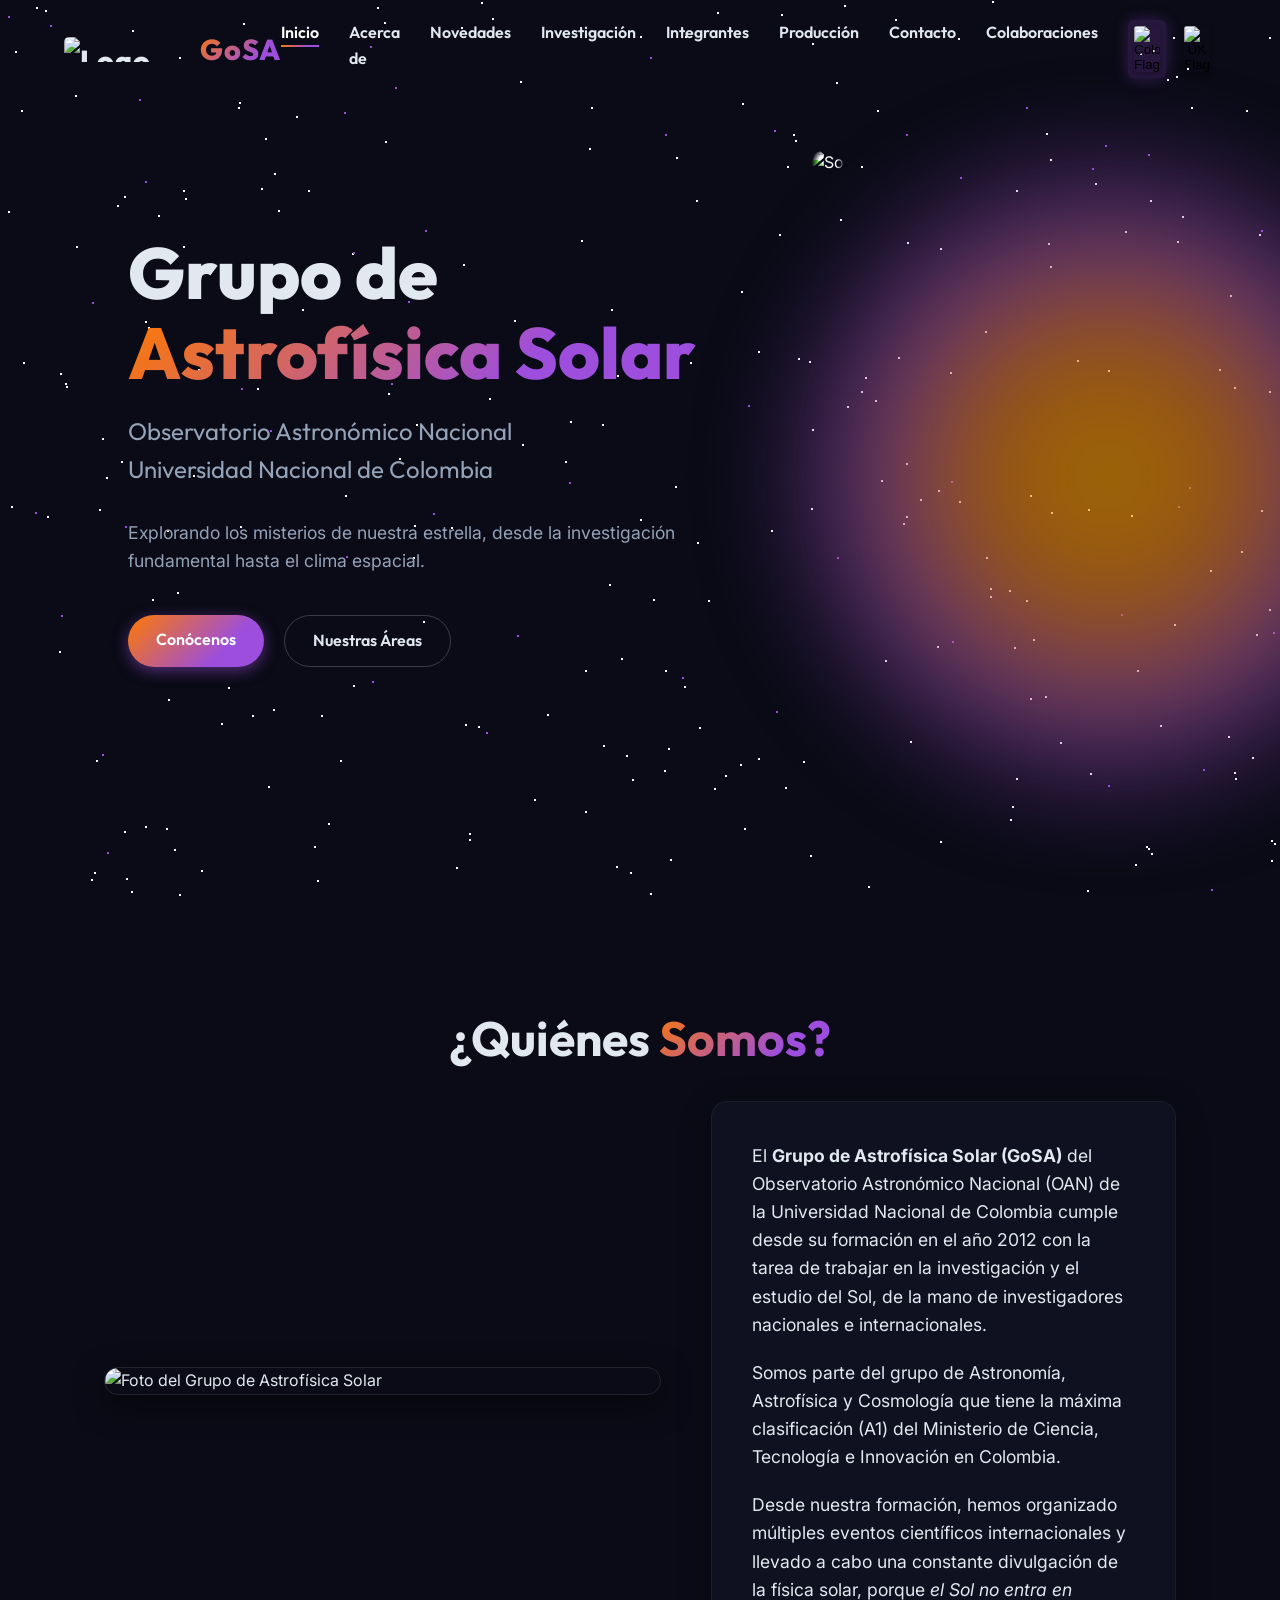
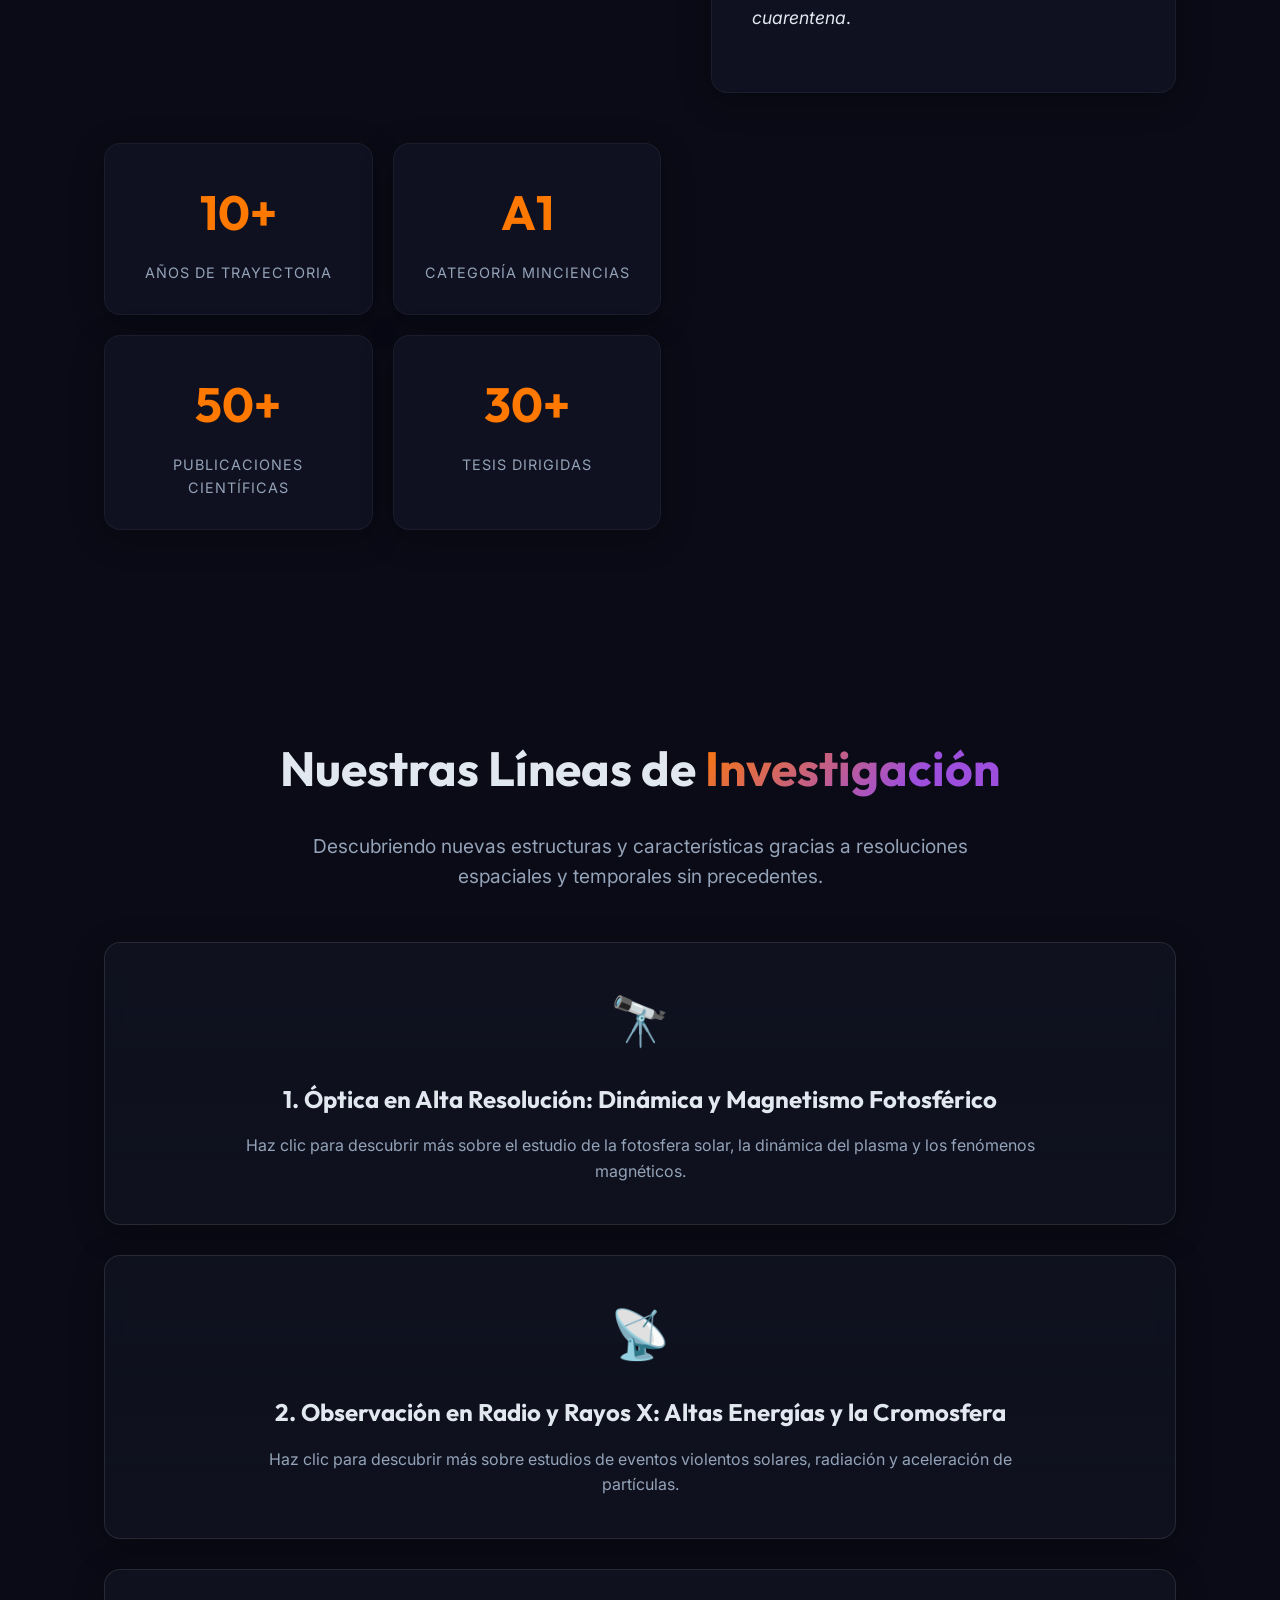
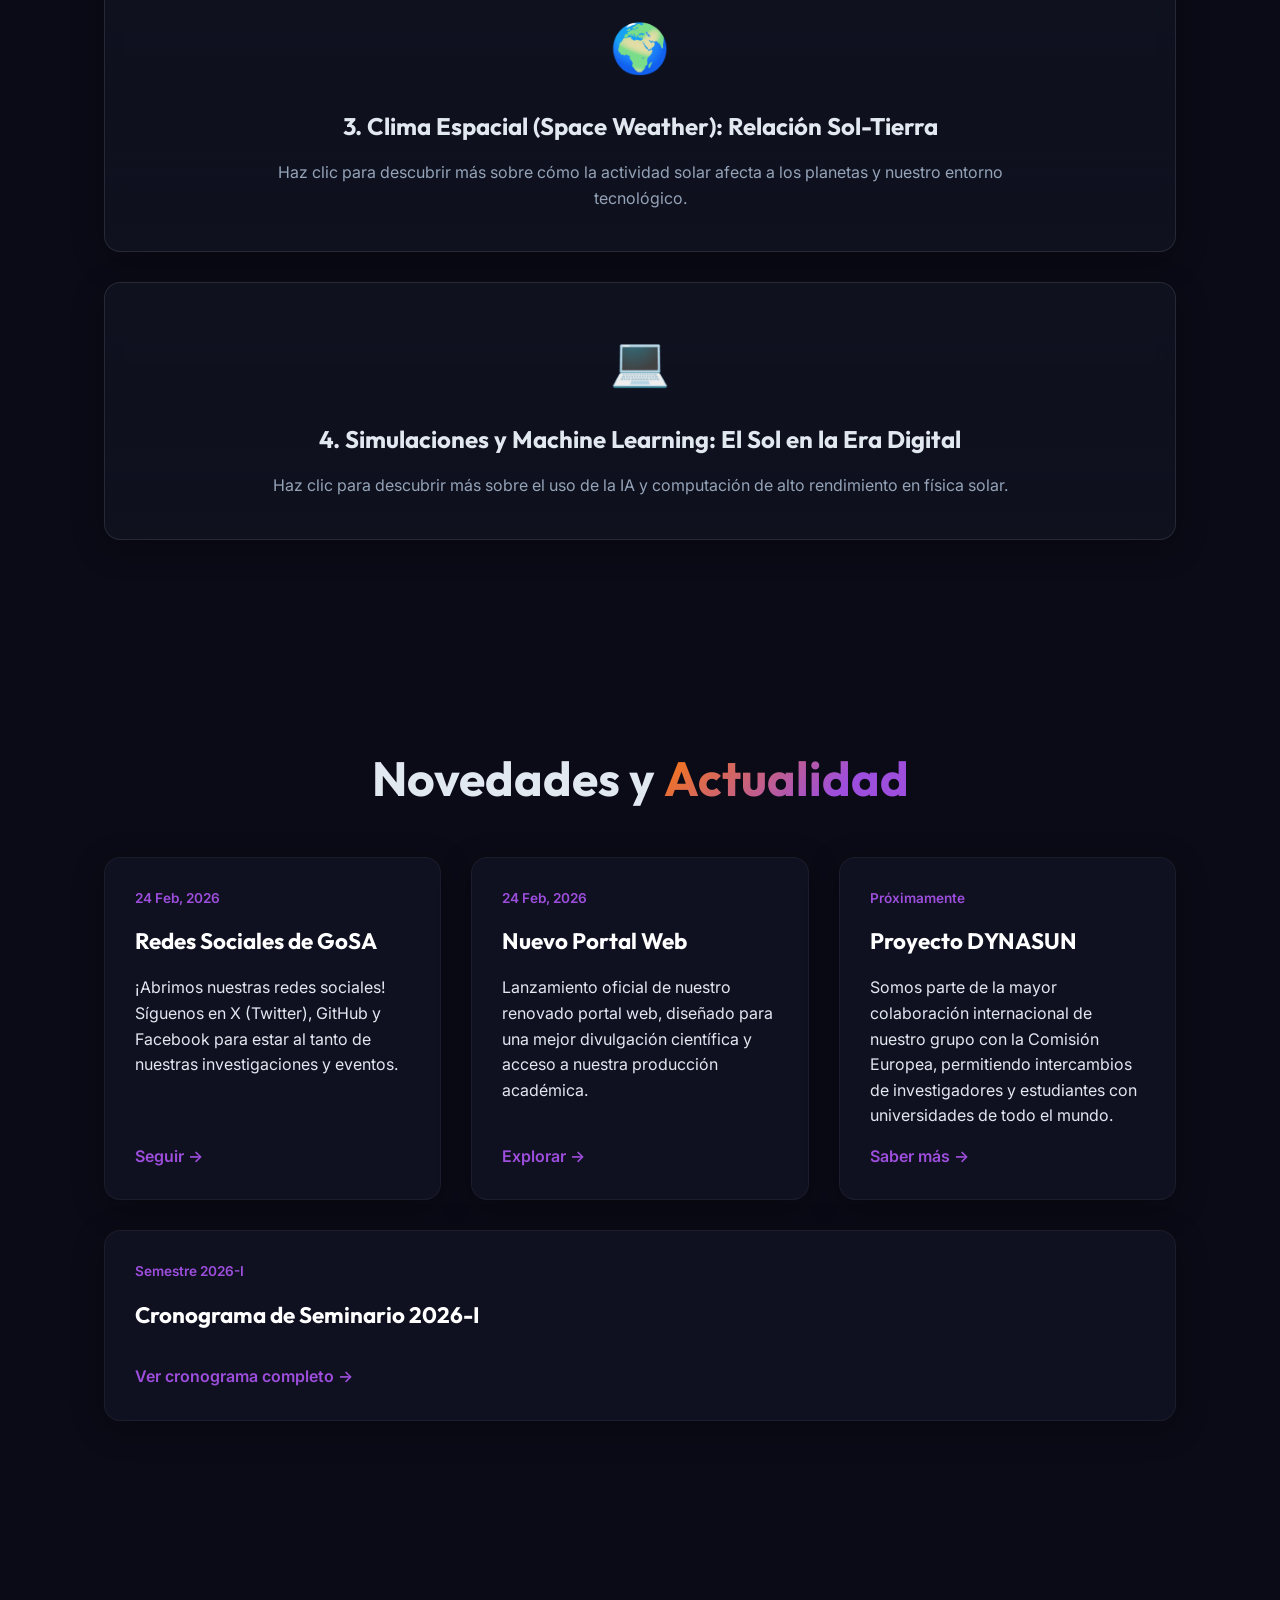
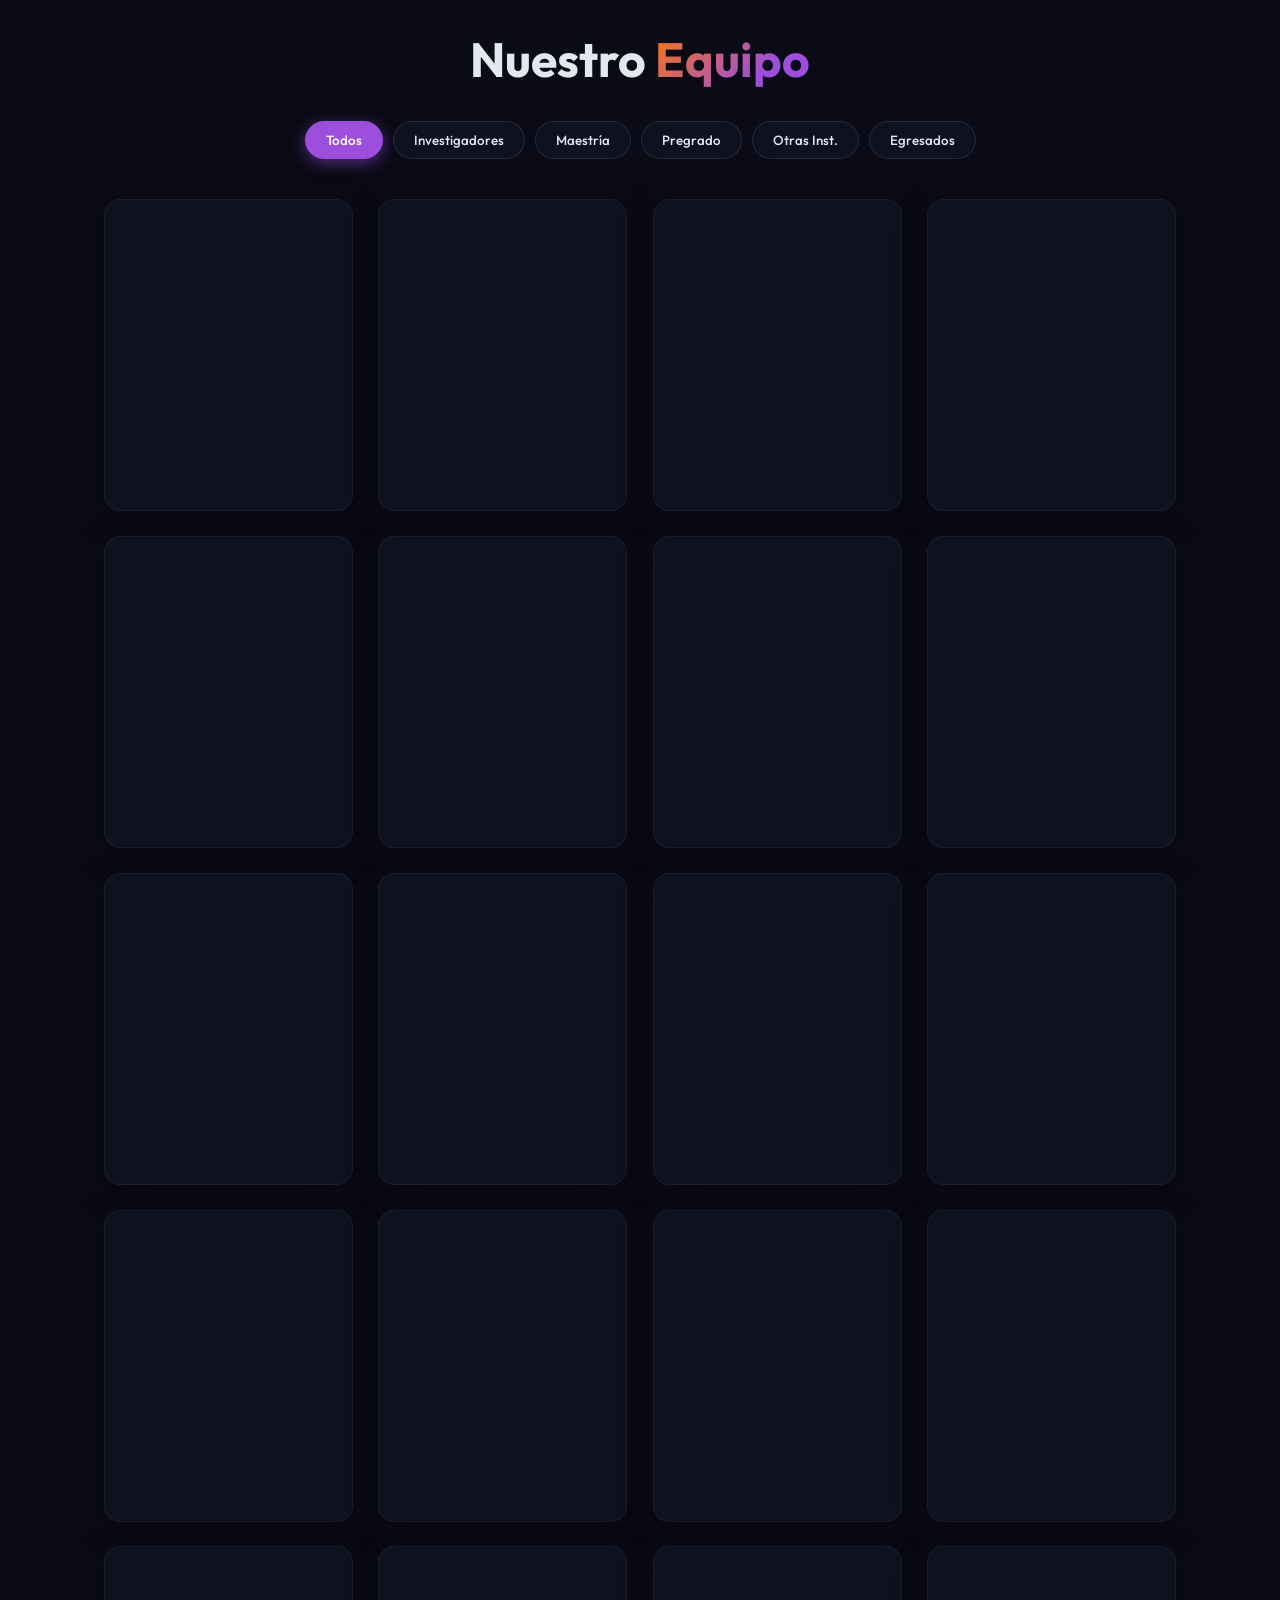
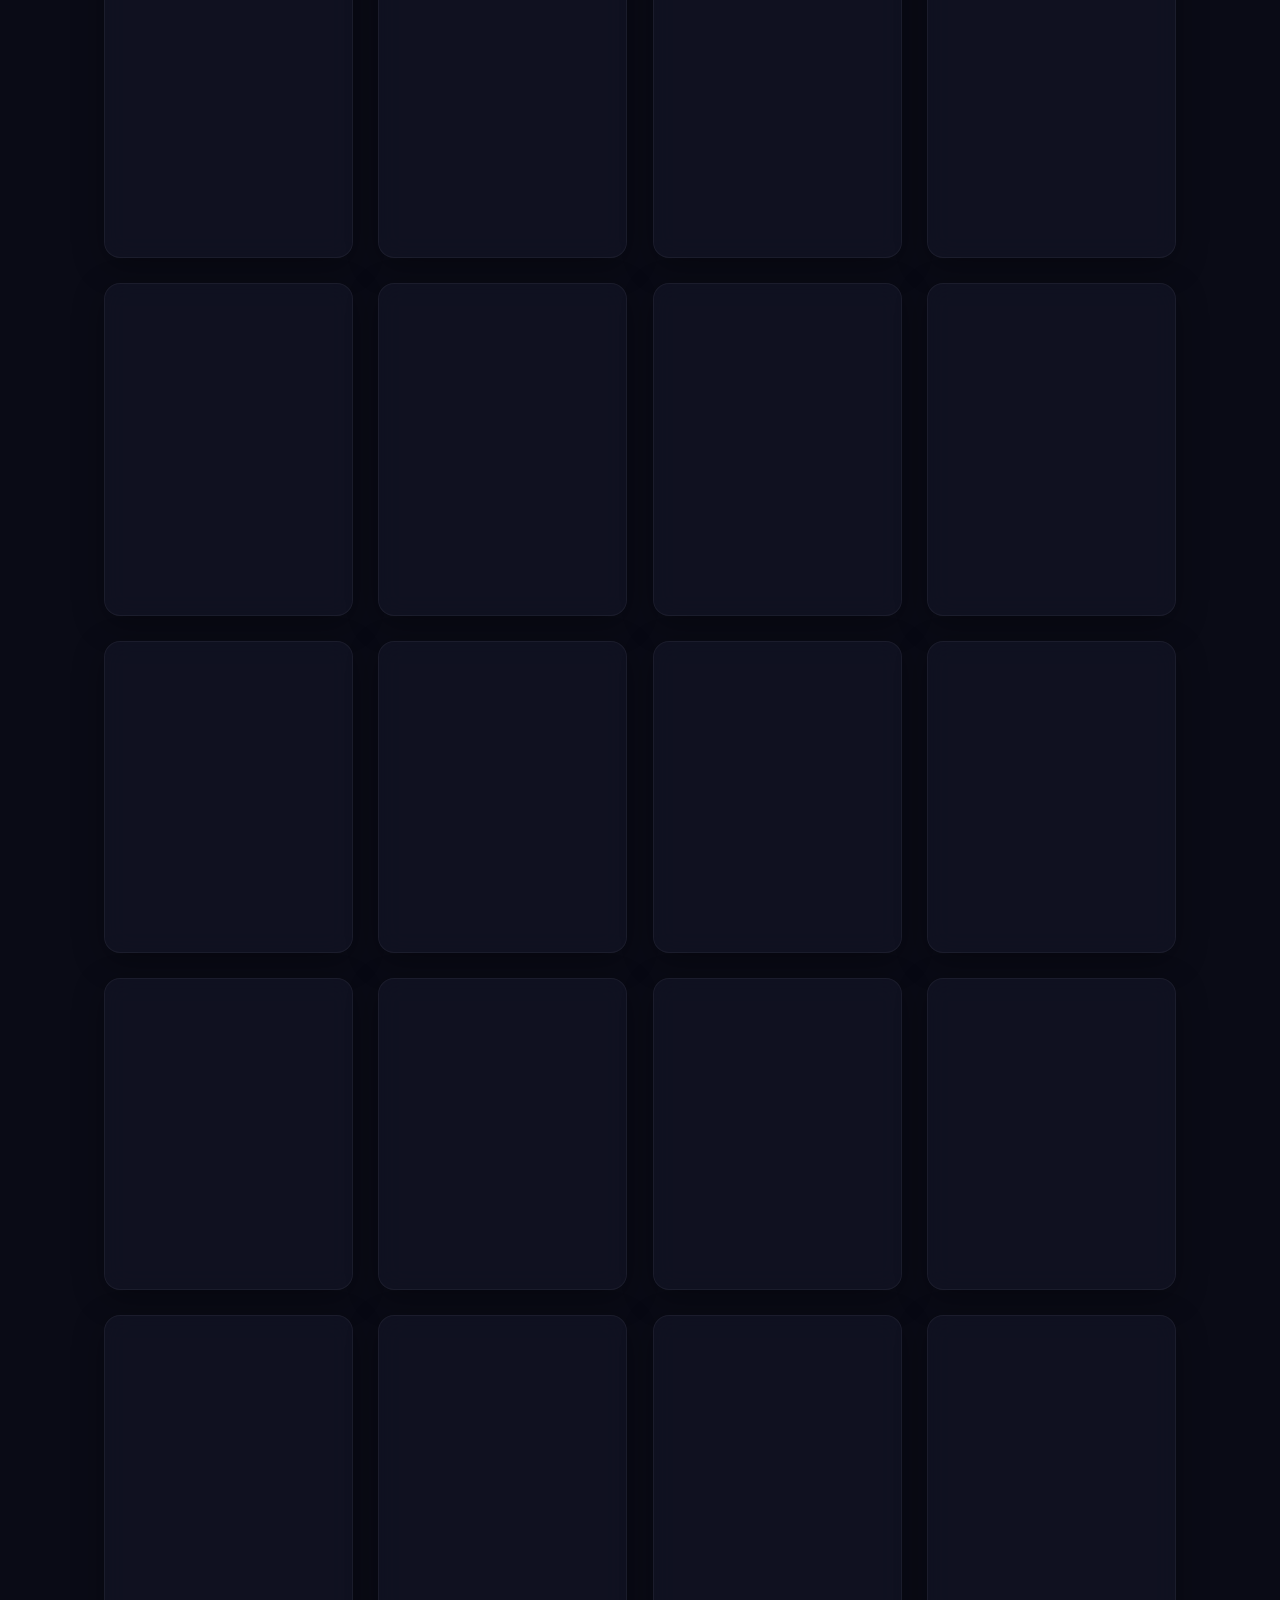
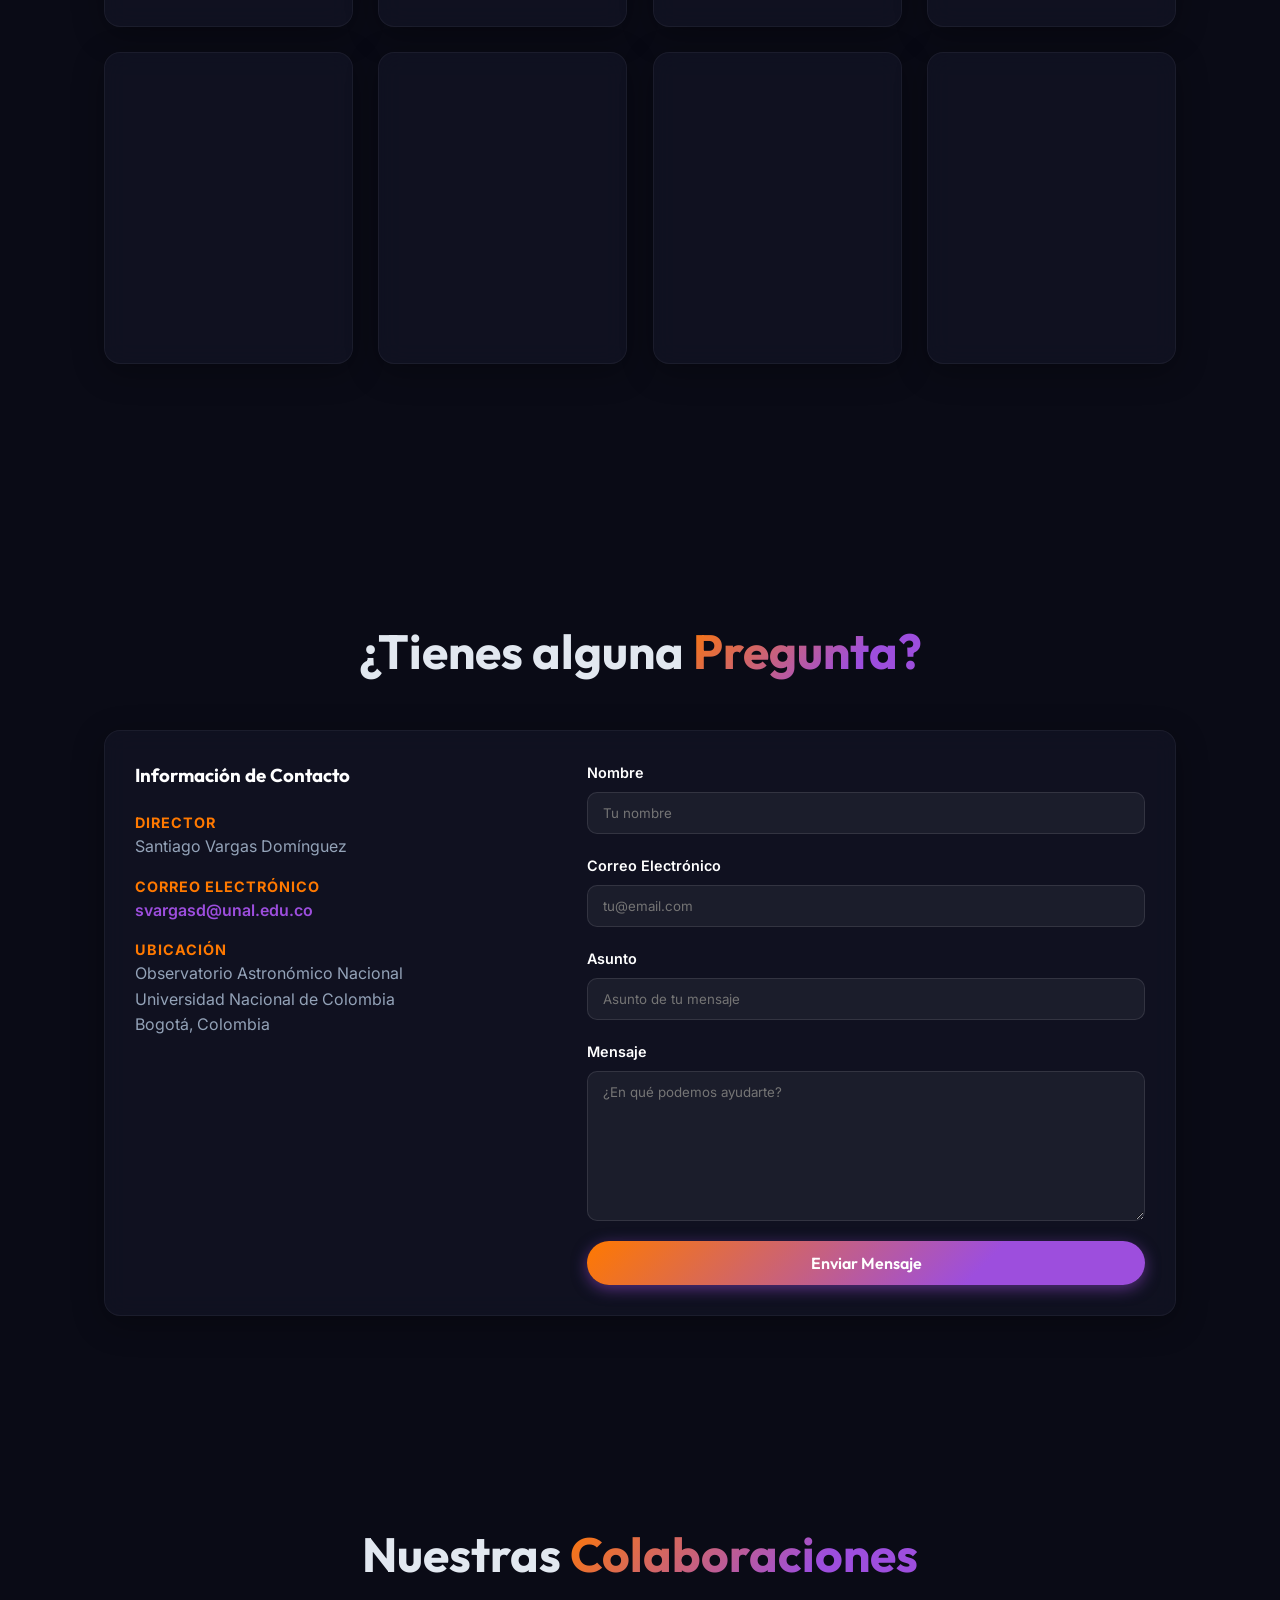
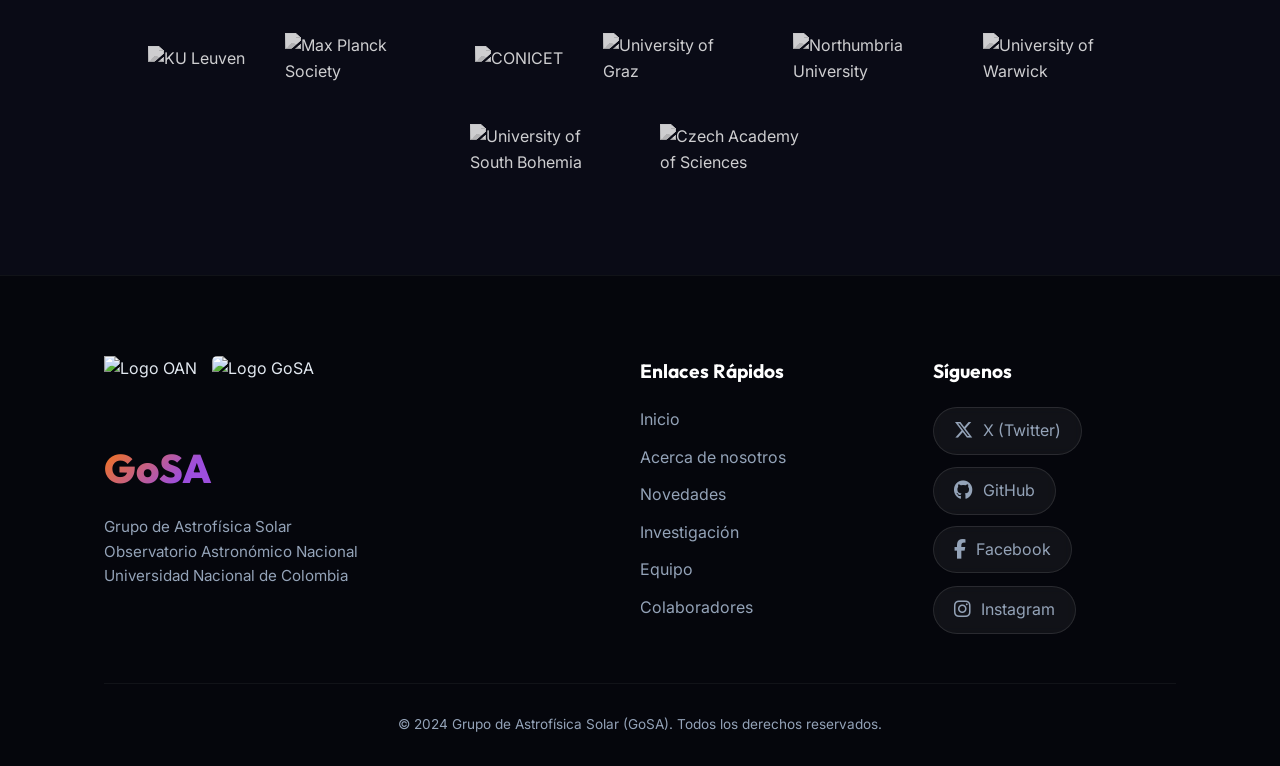
==== commit aebb193a: "Optimización de imágenes de integrantes (formato WebP) y actualización de rutas en index.html." ====
--- a/index.html
+++ b/index.html
@@ -702,8 +702,8 @@
                 <div class="team-grid-full">
                     <!-- Investigadores Principales -->
                     <div class="team-member-card glassmorphism investigador">
-                        <img src="images/prof_benjamin_calvo_mozo.jpeg" alt="Benjamín Calvo Mozo"
-                            class="team-avatar-img">
+                        <img src="images/team-optimized/benjamin_calvo_mozo.webp" alt="Benjamín Calvo Mozo"
+                            class="team-avatar-img" loading="lazy" decoding="async" width="120" height="120">
                         <h4>Benjamín Calvo Mozo</h4>
                         <p class="role"><span class="es">Profesor</span><span class="en">Professor</span></p>
                         <div class="member-links">
@@ -711,8 +711,8 @@
                         </div>
                     </div>
                     <div class="team-member-card glassmorphism investigador">
-                        <img src="images/prof_santiago_vargas_dominguez.jpeg" alt="Santiago Vargas Domínguez"
-                            class="team-avatar-img">
+                        <img src="images/team-optimized/santiago_vargas_dominguez.webp" alt="Santiago Vargas Domínguez"
+                            class="team-avatar-img" loading="lazy" decoding="async" width="120" height="120">
                         <h4>Santiago Vargas Domínguez</h4>
                         <p class="role"><span class="es">Profesor</span><span class="en">Professor</span></p>
                         <div class="member-links">
@@ -725,15 +725,15 @@
                     </div>
                     <!-- Colaboradores Externos -->
                     <div class="team-member-card glassmorphism investigador">
-                        <img src="images/dr_juan_carlos_martinez_oliveros.jpeg" alt="Juan Carlos Martínez Oliveros"
-                            class="team-avatar-img">
+                        <img src="images/team-optimized/juan_carlos_martinez_oliveros.webp" alt="Juan Carlos Martínez Oliveros"
+                            class="team-avatar-img" loading="lazy" decoding="async" width="120" height="120">
                         <h4>Juan Carlos Martínez Oliveros</h4>
                         <p class="role"><span class="es">Profesor</span><span class="en">Professor</span></p>
                         <div class="member-links">
                         </div>
                     </div>
                     <div class="team-member-card glassmorphism investigador">
-                        <img src="images/juan_camilo_buitrago.png" alt="Juan Camilo Buitrago" class="team-avatar-img">
+                        <img src="images/team-optimized/juan_camilo_buitrago.webp" alt="Juan Camilo Buitrago" class="team-avatar-img" loading="lazy" decoding="async" width="120" height="120">
                         <h4>Juan Camilo Buitrago</h4>
                         <p class="role"><span class="es">Colaborador Externo</span><span class="en">External
                                 Collaborator</span></p>
@@ -742,7 +742,7 @@
                         </div>
                     </div>
                     <div class="team-member-card glassmorphism investigador">
-                        <img src="images/jose_ivan.jpeg" alt="Jose Ivan Campos Rozo" class="team-avatar-img">
+                        <img src="images/team-optimized/jose_ivan_campos_rozo.webp" alt="Jose Ivan Campos Rozo" class="team-avatar-img" loading="lazy" decoding="async" width="120" height="120">
                         <h4>Jose Ivan Campos Rozo</h4>
                         <p class="role"><span class="es">Colaborador Externo</span><span class="en">External
                                 Collaborator</span></p>
@@ -754,8 +754,8 @@
                     </div>
                     <!-- Egresados Activos -->
                     <div class="team-member-card glassmorphism egresado">
-                        <img src="images/Integrantes _ GoSA/Sebastian Incapie.jpg"
-                            alt="Juan Sebastián Hincapié Tarquino" class="team-avatar-img">
+                        <img src="images/team-optimized/juan_sebastian_hincapie_tarquino.webp"
+                            alt="Juan Sebastián Hincapié Tarquino" class="team-avatar-img" loading="lazy" decoding="async" width="120" height="120">
                         <h4>Juan Sebastián Hincapié Tarquino</h4>
                         <p class="role"><span class="es">Egresado</span><span class="en">Alumnus</span></p>
                         <div class="member-links">
@@ -767,7 +767,7 @@
                         </div>
                     </div>
                     <div class="team-member-card glassmorphism egresado">
-                        <img src="images/angel_daniel_martinez.jpg" alt="Angel Daniel Martínez" class="team-avatar-img">
+                        <img src="images/team-optimized/angel_daniel_martinez.webp" alt="Angel Daniel Martínez" class="team-avatar-img" loading="lazy" decoding="async" width="120" height="120">
                         <h4>Angel Daniel Martínez</h4>
                         <p class="role"><span class="es">Egresado</span><span class="en">Alumnus</span></p>
                         <div class="member-links">
@@ -779,8 +779,8 @@
                         </div>
                     </div>
                     <div class="team-member-card glassmorphism egresado">
-                        <img src="https://ui-avatars.com/api/?name=Santiago+Pinzón+Cortés&background=00b4d8&color=fff&size=150"
-                            alt="Santiago Pinzón Cortés" class="team-avatar-img">
+                        <img src="https://ui-avatars.com/api/?name=Santiago+Pinzon&background=9d4edd&color=fff&size=150"
+                            alt="Santiago Pinzón Cortés" class="team-avatar-img" loading="lazy" decoding="async" width="120" height="120">
                         <h4>Santiago Pinzón Cortés</h4>
                         <p class="role"><span class="es">Egresado</span><span class="en">Alumnus</span></p>
                         <div class="member-links">
@@ -792,8 +792,8 @@
                         </div>
                     </div>
                     <div class="team-member-card glassmorphism egresado">
-                        <img src="images/valeria_quintero_ortega.jpg" alt="Valeria Quintero Ortega"
-                            class="team-avatar-img">
+                        <img src="images/team-optimized/valeria_quintero_ortega.webp" alt="Valeria Quintero Ortega"
+                            class="team-avatar-img" loading="lazy" decoding="async" width="120" height="120">
                         <h4>Valeria Quintero Ortega</h4>
                         <p class="role"><span class="es">Egresada</span><span class="en">Alumna</span></p>
                         <div class="member-links">
@@ -801,8 +801,8 @@
                         </div>
                     </div>
                     <div class="team-member-card glassmorphism egresado">
-                        <img src="images/juan_camilo_guevara_gomez_real.png" alt="Juan Camilo Guevara Gómez"
-                            class="team-avatar-img">
+                        <img src="images/team-optimized/juan_camilo_guevara_gomez.webp" alt="Juan Camilo Guevara Gómez"
+                            class="team-avatar-img" loading="lazy" decoding="async" width="120" height="120">
                         <h4>Juan Camilo Guevara Gómez</h4>
                         <p class="role"><span class="es">Egresado</span><span class="en">Alumnus</span></p>
                         <div class="member-links">
@@ -810,7 +810,7 @@
                         </div>
                     </div>
                     <div class="team-member-card glassmorphism egresado">
-                        <img src="images/laura_vviviana.jpg" alt="Laura Viviana Alfonso Díaz" class="team-avatar-img">
+                        <img src="images/team-optimized/laura_viviana_alfonso_diaz.webp" alt="Laura Viviana Alfonso Díaz" class="team-avatar-img" loading="lazy" decoding="async" width="120" height="120">
                         <h4>Laura Viviana Alfonso Díaz</h4>
                         <p class="role"><span class="es">Egresada</span><span class="en">Alumna</span></p>
                         <div class="member-links">
@@ -818,8 +818,8 @@
                         </div>
                     </div>
                     <div class="team-member-card glassmorphism egresado">
-                        <img src="images/javier_sanchez_gonzalez.jpeg" alt="Javier Sánchez González"
-                            class="team-avatar-img">
+                        <img src="images/team-optimized/javier_sanchez_gonzalez.webp" alt="Javier Sánchez González"
+                            class="team-avatar-img" loading="lazy" decoding="async" width="120" height="120">
                         <h4>Javier Sánchez González</h4>
                         <p class="role"><span class="es">Egresado</span><span class="en">Alumnus</span></p>
                         <div class="member-links">
@@ -828,8 +828,31 @@
                     </div>
                     <!-- Estudiantes de Posgrado -->
                     <div class="team-member-card glassmorphism maestria">
-                        <img src="images/daniel_rodriguez.jpg" alt="Daniel Alberto Rodríguez Torres"
-                            class="team-avatar-img">
+                        <img src="images/team-optimized/julio_florez_macias.webp" alt="Julio Flórez Macías" class="team-avatar-img" loading="lazy" decoding="async" width="120" height="120">
+                        <h4>Julio Flórez Macías</h4>
+                        <p class="role"><span class="es">Posgrado</span><span class="en">Graduate Student</span></p>
+                        <div class="member-links">
+                        </div>
+                    </div>
+                    <div class="team-member-card glassmorphism maestria">
+                        <img src="images/team-optimized/erika_paola_puentes_leon.webp" alt="Erika Paola Puentes León" class="team-avatar-img" loading="lazy" decoding="async" width="120" height="120">
+                        <h4>Erika Paola Puentes León</h4>
+                        <p class="role"><span class="es">Posgrado</span><span class="en">Graduate Student</span></p>
+                        <div class="member-links">
+                            <a href="mailto:eppuentesl@unal.edu.co" class="member-link" title="Email">✉️</a>
+                        </div>
+                    </div>
+                    <div class="team-member-card glassmorphism maestria">
+                        <img src="images/team-optimized/germain_nicolas_morales_suarez.webp" alt="Germain Nicolas Morales Suárez" class="team-avatar-img" loading="lazy" decoding="async" width="120" height="120">
+                        <h4>Germain Nicolas Morales Suárez</h4>
+                        <p class="role"><span class="es">Posgrado</span><span class="en">Graduate Student</span></p>
+                        <div class="member-links">
+                            <a href="mailto:gemoraless@unal.edu.co" class="member-link" title="Email">✉️</a>
+                        </div>
+                    </div>
+                    <div class="team-member-card glassmorphism maestria">
+                        <img src="images/team-optimized/daniel_alberto_rodriguez_torres.webp" alt="Daniel Alberto Rodríguez Torres"
+                            class="team-avatar-img" loading="lazy" decoding="async" width="120" height="120">
                         <h4>Daniel Alberto Rodríguez Torres</h4>
                         <p class="role"><span class="es">Posgrado</span><span class="en">Graduate Student</span></p>
                         <div class="member-links">
@@ -839,7 +862,7 @@
                         </div>
                     </div>
                     <div class="team-member-card glassmorphism maestria">
-                        <img src="images/Paula.jpeg" alt="Paula Jessica González Prieto" class="team-avatar-img">
+                        <img src="images/team-optimized/paula_jessica_gonzalez_prieto.webp" alt="Paula Jessica González Prieto" class="team-avatar-img" loading="lazy" decoding="async" width="120" height="120">
                         <h4>Paula Jessica González Prieto</h4>
                         <p class="role"><span class="es">Posgrado</span><span class="en">Graduate Student</span></p>
                         <div class="member-links">
@@ -849,7 +872,7 @@
                         </div>
                     </div>
                     <div class="team-member-card glassmorphism maestria">
-                        <img src="images/Oscar Calvo.enc" alt="Oscar Andres Calvo Rebellon" class="team-avatar-img">
+                        <img src="images/team-optimized/oscar_andres_calvo_rebellon.webp" alt="Oscar Andres Calvo Rebellon" class="team-avatar-img" loading="lazy" decoding="async" width="120" height="120">
                         <h4>Oscar Andres Calvo Rebellon</h4>
                         <p class="role"><span class="es">Posgrado</span><span class="en">Graduate Student</span></p>
                         <div class="member-links">
@@ -857,7 +880,7 @@
                         </div>
                     </div>
                     <div class="team-member-card glassmorphism maestria">
-                        <img src="images/juan pablo.jpeg" alt="Juan Pablo Herrera Moreno" class="team-avatar-img">
+                        <img src="images/team-optimized/juan_pablo_herrera_moreno.webp" alt="Juan Pablo Herrera Moreno" class="team-avatar-img" loading="lazy" decoding="async" width="120" height="120">
                         <h4>Juan Pablo Herrera Moreno</h4>
                         <p class="role"><span class="es">Posgrado</span><span class="en">Graduate Student</span></p>
                         <div class="member-links">
@@ -867,8 +890,8 @@
                         </div>
                     </div>
                     <div class="team-member-card glassmorphism maestria">
-                        <img src="https://ui-avatars.com/api/?name=Johan+Nicolás+Molina&background=00b4d8&color=fff&size=150"
-                            alt="Johan Nicolás Molina" class="team-avatar-img">
+                        <img src="images/team-optimized/johan_nicolas_molina.webp"
+                            alt="Johan Nicolás Molina" class="team-avatar-img" loading="lazy" decoding="async" width="120" height="120">
                         <h4>Johan Nicolás Molina</h4>
                         <p class="role"><span class="es">Posgrado</span><span class="en">Graduate Student</span></p>
                         <div class="member-links">
@@ -878,8 +901,8 @@
                         </div>
                     </div>
                     <div class="team-member-card glassmorphism maestria">
-                        <img src="images/Carlos Martinez.png" alt="Carlos Alberto Martinez Sibaja"
-                            class="team-avatar-img">
+                        <img src="images/team-optimized/carlos_alberto_martinez_sibaja.webp" alt="Carlos Alberto Martinez Sibaja"
+                            class="team-avatar-img" loading="lazy" decoding="async" width="120" height="120">
                         <h4>Carlos Alberto Martinez Sibaja</h4>
                         <p class="role"><span class="es">Posgrado</span><span class="en">Graduate Student</span></p>
                         <div class="member-links">
@@ -889,8 +912,8 @@
                         </div>
                     </div>
                     <div class="team-member-card glassmorphism maestria">
-                        <img src="images/uan_esteban_agudelo_ortiz.png" alt="Juan Esteban Agudelo Ortiz"
-                            class="team-avatar-img">
+                        <img src="images/team-optimized/juan_esteban_agudelo_ortiz.webp" alt="Juan Esteban Agudelo Ortiz"
+                            class="team-avatar-img" loading="lazy" decoding="async" width="120" height="120">
                         <h4>Juan Esteban Agudelo Ortiz</h4>
                         <p class="role"><span class="es">Estudiante de Doctorado</span><span class="en">PhD
                                 Student</span></p>
@@ -903,8 +926,8 @@
                         </div>
                     </div>
                     <div class="team-member-card glassmorphism maestria">
-                        <img src="https://ui-avatars.com/api/?name=Laura+Camila+Palacino+Téllez&background=00b4d8&color=fff&size=150"
-                            alt="Laura Camila Palacino Téllez" class="team-avatar-img">
+                        <img src="images/team-optimized/laura_camila_palacino_tellez.webp"
+                            alt="Laura Camila Palacino Téllez" class="team-avatar-img" loading="lazy" decoding="async" width="120" height="120">
                         <h4>Laura Camila Palacino Téllez</h4>
                         <p class="role"><span class="es">Posgrado</span><span class="en">Graduate Student</span></p>
                         <div class="member-links">
@@ -913,7 +936,7 @@
                     </div>
                     <div class="team-member-card glassmorphism maestria">
                         <img src="https://ui-avatars.com/api/?name=Andrés+Felipe+Guerrero+Guio&background=00b4d8&color=fff&size=150"
-                            alt="Andrés Felipe Guerrero Guio" class="team-avatar-img">
+                            alt="Andrés Felipe Guerrero Guio" class="team-avatar-img" loading="lazy" decoding="async" width="120" height="120">
                         <h4>Andrés Felipe Guerrero Guio</h4>
                         <p class="role"><span class="es">Posgrado</span><span class="en">Graduate Student</span></p>
                         <div class="member-links">
@@ -922,7 +945,7 @@
                     </div>
                     <div class="team-member-card glassmorphism maestria">
                         <img src="https://ui-avatars.com/api/?name=Juan+José+Beltrán+Ramírez&background=00b4d8&color=fff&size=150"
-                            alt="Juan José Beltrán Ramírez" class="team-avatar-img">
+                            alt="Juan José Beltrán Ramírez" class="team-avatar-img" loading="lazy" decoding="async" width="120" height="120">
                         <h4>Juan José Beltrán Ramírez</h4>
                         <p class="role"><span class="es">Posgrado</span><span class="en">Graduate Student</span></p>
                         <div class="member-links">
@@ -931,7 +954,7 @@
                     </div>
                     <!-- Estudiantes de Pregrado -->
                     <div class="team-member-card glassmorphism pregrado">
-                        <img src="images/uan_david_nino_reyes.jpeg" alt="Juan David Niño Reyes" class="team-avatar-img">
+                        <img src="images/team-optimized/juan_david_nino_reyes.webp" alt="Juan David Niño Reyes" class="team-avatar-img" loading="lazy" decoding="async" width="120" height="120">
                         <h4>Juan David Niño Reyes</h4>
                         <p class="role"><span class="es">Pregrado</span><span class="en">Undergraduate</span></p>
                         <div class="member-links">
@@ -939,7 +962,7 @@
                         </div>
                     </div>
                     <div class="team-member-card glassmorphism pregrado">
-                        <img src="images/Milena.jpeg" alt="Milena Andrea Barrios Gallego" class="team-avatar-img">
+                        <img src="images/team-optimized/milena_andrea_barrios_gallego.webp" alt="Milena Andrea Barrios Gallego" class="team-avatar-img" loading="lazy" decoding="async" width="120" height="120">
                         <h4>Milena Andrea Barrios Gallego</h4>
                         <p class="role"><span class="es">Pregrado</span><span class="en">Undergraduate</span></p>
                         <div class="member-links">
@@ -949,8 +972,8 @@
                         </div>
                     </div>
                     <div class="team-member-card glassmorphism pregrado">
-                        <img src="https://ui-avatars.com/api/?name=Danna+Vanessa+Ortiz+Carrillo&background=00b4d8&color=fff&size=150"
-                            alt="Danna Vanessa Ortiz Carrillo" class="team-avatar-img">
+                        <img src="images/team-optimized/danna_vanessa_ortiz_carrillo.webp"
+                            alt="Danna Vanessa Ortiz Carrillo" class="team-avatar-img" loading="lazy" decoding="async" width="120" height="120">
                         <h4>Danna Vanessa Ortiz Carrillo</h4>
                         <p class="role"><span class="es">Pregrado</span><span class="en">Undergraduate</span></p>
                         <div class="member-links">
@@ -959,7 +982,7 @@
                     </div>
                     <div class="team-member-card glassmorphism pregrado">
                         <img src="https://ui-avatars.com/api/?name=Laura+Vanessa+Olaya+Zuleta&background=00b4d8&color=fff&size=150"
-                            alt="Laura Vanessa Olaya Zuleta" class="team-avatar-img">
+                            alt="Laura Vanessa Olaya Zuleta" class="team-avatar-img" loading="lazy" decoding="async" width="120" height="120">
                         <h4>Laura Vanessa Olaya Zuleta</h4>
                         <p class="role"><span class="es">Pregrado</span><span class="en">Undergraduate</span></p>
                         <div class="member-links">
@@ -968,7 +991,7 @@
                     </div>
                     <div class="team-member-card glassmorphism pregrado">
                         <img src="https://ui-avatars.com/api/?name=Julian+Andrés+Riveros+Pacheco&background=00b4d8&color=fff&size=150"
-                            alt="Julian Andrés Riveros Pacheco" class="team-avatar-img">
+                            alt="Julian Andrés Riveros Pacheco" class="team-avatar-img" loading="lazy" decoding="async" width="120" height="120">
                         <h4>Julian Andrés Riveros Pacheco</h4>
                         <p class="role"><span class="es">Pregrado</span><span class="en">Undergraduate</span></p>
                         <div class="member-links">
@@ -977,7 +1000,7 @@
                     </div>
                     <div class="team-member-card glassmorphism pregrado">
                         <img src="https://ui-avatars.com/api/?name=Breyner+Eduardo+Medina+Camacho&background=00b4d8&color=fff&size=150"
-                            alt="Breyner Eduardo Medina Camacho" class="team-avatar-img">
+                            alt="Breyner Eduardo Medina Camacho" class="team-avatar-img" loading="lazy" decoding="async" width="120" height="120">
                         <h4>Breyner Eduardo Medina Camacho</h4>
                         <p class="role"><span class="es">Pregrado</span><span class="en">Undergraduate</span></p>
                         <div class="member-links">
@@ -986,7 +1009,7 @@
                     </div>
                     <div class="team-member-card glassmorphism pregrado">
                         <img src="https://ui-avatars.com/api/?name=Julián+David+Acosta+Calderón&background=00b4d8&color=fff&size=150"
-                            alt="Julián David Acosta Calderón" class="team-avatar-img">
+                            alt="Julián David Acosta Calderón" class="team-avatar-img" loading="lazy" decoding="async" width="120" height="120">
                         <h4>Julián David Acosta Calderón</h4>
                         <p class="role"><span class="es">Pregrado</span><span class="en">Undergraduate</span></p>
                         <div class="member-links">
@@ -997,7 +1020,7 @@
                     </div>
                     <div class="team-member-card glassmorphism pregrado">
                         <img src="https://ui-avatars.com/api/?name=Dayan+Andrea+Cantor+Ortiz&background=00b4d8&color=fff&size=150"
-                            alt="Dayan Andrea Cantor Ortiz" class="team-avatar-img">
+                            alt="Dayan Andrea Cantor Ortiz" class="team-avatar-img" loading="lazy" decoding="async" width="120" height="120">
                         <h4>Dayan Andrea Cantor Ortiz</h4>
                         <p class="role"><span class="es">Pregrado</span><span class="en">Undergraduate</span></p>
                         <div class="member-links">
@@ -1005,8 +1028,8 @@
                         </div>
                     </div>
                     <div class="team-member-card glassmorphism pregrado">
-                        <img src="https://ui-avatars.com/api/?name=Thomas+González+Rodríguez&background=00b4d8&color=fff&size=150"
-                            alt="Thomas González Rodríguez" class="team-avatar-img">
+                        <img src="images/team-optimized/thomas_gonzalez_rodriguez.webp"
+                            alt="Thomas González Rodríguez" class="team-avatar-img" loading="lazy" decoding="async" width="120" height="120">
                         <h4>Thomas González Rodríguez</h4>
                         <p class="role"><span class="es">Pregrado</span><span class="en">Undergraduate</span></p>
                         <div class="member-links">
@@ -1016,8 +1039,8 @@
                         </div>
                     </div>
                     <div class="team-member-card glassmorphism pregrado">
-                        <img src="https://ui-avatars.com/api/?name=Samuel+David+Matallana+Díaz&background=00b4d8&color=fff&size=150"
-                            alt="Samuel David Matallana Díaz" class="team-avatar-img">
+                        <img src="images/team-optimized/samuel_david_matallana_diaz.webp"
+                            alt="Samuel David Matallana Díaz" class="team-avatar-img" loading="lazy" decoding="async" width="120" height="120">
                         <h4>Samuel David Matallana Díaz</h4>
                         <p class="role"><span class="es">Pregrado</span><span class="en">Undergraduate</span></p>
                         <div class="member-links">
@@ -1028,7 +1051,7 @@
                     </div>
                     <!-- Estudiantes de Otras Instituciones -->
                     <div class="team-member-card glassmorphism otras">
-                        <img src="images/ana_gabriela_martinez.jpg" alt="Ana Gabriela Martínez" class="team-avatar-img">
+                        <img src="images/team-optimized/ana_gabriela_martinez.webp" alt="Ana Gabriela Martínez" class="team-avatar-img" loading="lazy" decoding="async" width="120" height="120">
                         <h4>Ana Gabriela Martínez</h4>
                         <p class="role"><span class="es">Otras Inst.</span><span class="en">Other Inst.</span></p>
                         <div class="member-links">
@@ -1036,8 +1059,8 @@
                         </div>
                     </div>
                     <div class="team-member-card glassmorphism otras">
-                        <img src="images/nicoll_valeria_moreno_alzate.png" alt="Nicoll Valeria Moreno Alzate"
-                            class="team-avatar-img">
+                        <img src="images/team-optimized/nicoll_valeria_moreno_alzate.webp" alt="Nicoll Valeria Moreno Alzate"
+                            class="team-avatar-img" loading="lazy" decoding="async" width="120" height="120">
                         <h4>Nicoll Valeria Moreno Alzate</h4>
                         <p class="role"><span class="es">Otras Inst.</span><span class="en">Other Inst.</span></p>
                         <div class="member-links">
@@ -1046,7 +1069,7 @@
                     </div>
                     <div class="team-member-card glassmorphism otras">
                         <img src="https://ui-avatars.com/api/?name=Juan+Camilo+Hernández+Clavijo&background=00b4d8&color=fff&size=150"
-                            alt="Juan Camilo Hernández Clavijo" class="team-avatar-img">
+                            alt="Juan Camilo Hernández Clavijo" class="team-avatar-img" loading="lazy" decoding="async" width="120" height="120">
                         <h4>Juan Camilo Hernández Clavijo</h4>
                         <p class="role"><span class="es">Escolar</span><span class="en">High School Student</span></p>
                         <div class="member-links">
@@ -1054,8 +1077,8 @@
                         </div>
                     </div>
                     <div class="team-member-card glassmorphism otras">
-                        <img src="images/samuel_felipe_norena_tellez.jpg" alt="Samuel Felipe Noreña Téllez"
-                            class="team-avatar-img">
+                        <img src="images/team-optimized/samuel_felipe_norena_tellez.webp" alt="Samuel Felipe Noreña Téllez"
+                            class="team-avatar-img" loading="lazy" decoding="async" width="120" height="120">
                         <h4>Samuel Felipe Noreña Téllez</h4>
                         <p class="role"><span class="es">Otras Inst.</span><span class="en">Other Inst.</span></p>
                         <div class="member-links">
@@ -1068,7 +1091,7 @@
                     </div>
                     <div class="team-member-card glassmorphism otras">
                         <img src="https://ui-avatars.com/api/?name=Mariana+Castellanos+Ramírez&background=00b4d8&color=fff&size=150"
-                            alt="Mariana Castellanos Ramírez" class="team-avatar-img">
+                            alt="Mariana Castellanos Ramírez" class="team-avatar-img" loading="lazy" decoding="async" width="120" height="120">
                         <h4>Mariana Castellanos Ramírez</h4>
                         <p class="role"><span class="es">Otras Inst.</span><span class="en">Other Inst.</span></p>
                         <div class="member-links">
@@ -1145,8 +1168,15 @@
                 <h2 class="section-title"><span class="es">Nuestras <span
                             class="gradient-text">Colaboraciones</span></span><span class="en">Our <span
                             class="gradient-text">Collaborators</span></span></h2>
-                <div class="collab-logos">
-                    <!-- Collaborator information will be added later -->
+                <div class="collab-logos" style="display: flex; justify-content: center; flex-wrap: wrap; gap: 40px; margin-top: 40px; align-items: center;">
+                    <img src="images/Instituciones Colaboradoras/KU_Leuven_logo.svg.png" alt="KU Leuven" style="max-height: 80px; max-width: 150px; object-fit: contain; filter: grayscale(100%) brightness(150%); opacity: 0.8; transition: all 0.3s;" onmouseover="this.style.filter='grayscale(0%) brightness(100%)'; this.style.opacity='1'" onmouseout="this.style.filter='grayscale(100%) brightness(150%)'; this.style.opacity='0.8'">
+                    <img src="images/Instituciones Colaboradoras/Max Planck Institute for Solar System Research.png" alt="Max Planck Society" style="max-height: 80px; max-width: 150px; object-fit: contain; filter: grayscale(100%) brightness(150%); opacity: 0.8; transition: all 0.3s;" onmouseover="this.style.filter='grayscale(0%) brightness(100%)'; this.style.opacity='1'" onmouseout="this.style.filter='grayscale(100%) brightness(150%)'; this.style.opacity='0.8'">
+                    <img src="images/Instituciones Colaboradoras/CONICET.png" alt="CONICET" style="max-height: 80px; max-width: 150px; object-fit: contain; filter: grayscale(100%) brightness(150%); opacity: 0.8; transition: all 0.3s;" onmouseover="this.style.filter='grayscale(0%) brightness(100%)'; this.style.opacity='1'" onmouseout="this.style.filter='grayscale(100%) brightness(150%)'; this.style.opacity='0.8'">
+                    <img src="images/Instituciones Colaboradoras/University of Graz.png" alt="University of Graz" style="max-height: 80px; max-width: 150px; object-fit: contain; filter: grayscale(100%) brightness(150%); opacity: 0.8; transition: all 0.3s;" onmouseover="this.style.filter='grayscale(0%) brightness(100%)'; this.style.opacity='1'" onmouseout="this.style.filter='grayscale(100%) brightness(150%)'; this.style.opacity='0.8'">
+                    <img src="images/Instituciones Colaboradoras/Northumbria University.png" alt="Northumbria University" style="max-height: 80px; max-width: 150px; object-fit: contain; filter: grayscale(100%) brightness(150%); opacity: 0.8; transition: all 0.3s;" onmouseover="this.style.filter='grayscale(0%) brightness(100%)'; this.style.opacity='1'" onmouseout="this.style.filter='grayscale(100%) brightness(150%)'; this.style.opacity='0.8'">
+                    <img src="images/Instituciones Colaboradoras/University of Warwick.png" alt="University of Warwick" style="max-height: 80px; max-width: 150px; object-fit: contain; filter: grayscale(100%) brightness(150%); opacity: 0.8; transition: all 0.3s;" onmouseover="this.style.filter='grayscale(0%) brightness(100%)'; this.style.opacity='1'" onmouseout="this.style.filter='grayscale(100%) brightness(150%)'; this.style.opacity='0.8'">
+                    <img src="images/Instituciones Colaboradoras/University of Soutg Bohemia.png" alt="University of South Bohemia" style="max-height: 80px; max-width: 150px; object-fit: contain; filter: grayscale(100%) brightness(150%); opacity: 0.8; transition: all 0.3s;" onmouseover="this.style.filter='grayscale(0%) brightness(100%)'; this.style.opacity='1'" onmouseout="this.style.filter='grayscale(100%) brightness(150%)'; this.style.opacity='0.8'">
+                    <img src="images/Instituciones Colaboradoras/Astronomical Institute.png" alt="Czech Academy of Sciences" style="max-height: 80px; max-width: 150px; object-fit: contain; filter: grayscale(100%) brightness(150%); opacity: 0.8; transition: all 0.3s;" onmouseover="this.style.filter='grayscale(0%) brightness(100%)'; this.style.opacity='1'" onmouseout="this.style.filter='grayscale(100%) brightness(150%)'; this.style.opacity='0.8'">
                 </div>
             </div>
         </section>
@@ -1182,12 +1212,13 @@
                 <div class="footer-social">
                     <h3><span class="es">Síguenos</span><span class="en">Follow Us</span></h3>
                     <div class="social-links">
-                        <a href="https://x.com/gosa_oan" class="social-link"><i class="fa-brands fa-x-twitter"></i>
-                            <span>X
-                                (Twitter)</span></a>
-                        <a href="#" class="social-link"><i class="fa-brands fa-github"></i> <span>GitHub</span></a>
+                        <a href="https://x.com/gosa_oan" target="_blank" class="social-link"><i class="fa-brands fa-x-twitter"></i>
+                            <span>X (Twitter)</span></a>
+                        <a href="https://github.com/GoSA-OAN" target="_blank" class="social-link"><i class="fa-brands fa-github"></i> <span>GitHub</span></a>
                         <a href="https://www.facebook.com/gosaOAN" target="_blank" rel="noopener" class="social-link"><i
                                 class="fa-brands fa-facebook-f"></i> <span>Facebook</span></a>
+                        <a href="https://www.instagram.com/gosa.oan/?g=5" target="_blank" class="social-link"><i
+                                class="fa-brands fa-instagram"></i> <span>Instagram</span></a>
                     </div>
                 </div>
             </div>
@@ -1202,4 +1233,4 @@
     <script src="script.js"></script>
 </body>
 
-</html>+</html>
--- a/styles.css
+++ b/styles.css
@@ -508,6 +508,8 @@
     flex-direction: column;
     align-items: center;
     transition: var(--transition);
+    content-visibility: auto;
+    contain-intrinsic-size: 280px 320px;
 }
 
 .team-member-card.hidden {
@@ -517,11 +519,14 @@
 .team-avatar-img {
     width: 120px;
     height: 120px;
+    display: block;
+    aspect-ratio: 1;
     border-radius: 50%;
     margin-bottom: 15px;
     box-shadow: 0 0 20px rgba(157, 78, 221, 0.4);
     border: 3px solid rgba(255, 255, 255, 0.1);
     object-fit: cover;
+    background: linear-gradient(135deg, rgba(255, 121, 0, 0.18), rgba(157, 78, 221, 0.2));
 }
 
 .team-member-card h4 {
@@ -1008,11 +1013,199 @@
     box-shadow: 0 0 15px var(--primary-glow);
 }
 
+.events-intro {
+    margin-bottom: 30px;
+}
+
+.events-summary-grid {
+    display: grid;
+    grid-template-columns: repeat(3, minmax(0, 1fr));
+    gap: 20px;
+    margin-bottom: 32px;
+}
+
+.events-summary-card {
+    flex-direction: column;
+    align-items: flex-start;
+    gap: 10px;
+    margin-bottom: 0;
+    padding: 24px;
+}
+
+.events-summary-label {
+    color: var(--secondary);
+    font-size: 0.78rem;
+    letter-spacing: 0.12em;
+    text-transform: uppercase;
+    font-weight: 700;
+}
+
+.events-summary-card strong {
+    color: #fff;
+    font-size: 1.25rem;
+    font-family: var(--font-heading);
+}
+
+.events-summary-card p {
+    color: var(--text-muted);
+    margin: 0;
+}
+
+.events-timeline {
+    display: flex;
+    flex-direction: column;
+    gap: 28px;
+}
+
+.event-year-block {
+    display: grid;
+    grid-template-columns: 120px minmax(0, 1fr);
+    gap: 24px;
+    align-items: start;
+}
+
+.event-year-heading {
+    position: sticky;
+    top: 100px;
+    padding: 14px 16px;
+    border-radius: 14px;
+    background: linear-gradient(180deg, rgba(255, 121, 0, 0.18), rgba(157, 78, 221, 0.18));
+    border: 1px solid rgba(255, 255, 255, 0.08);
+    font-family: var(--font-heading);
+    font-size: 1.1rem;
+    font-weight: 800;
+    text-align: center;
+    color: #fff;
+}
+
+.event-year-list {
+    display: grid;
+    gap: 18px;
+}
+
+.event-entry {
+    flex-direction: column;
+    align-items: stretch;
+    gap: 16px;
+    margin-bottom: 0;
+    padding: 24px;
+}
+
+.event-entry-top {
+    display: flex;
+    justify-content: space-between;
+    gap: 16px;
+    align-items: flex-start;
+}
+
+.event-date {
+    color: var(--text-muted);
+    font-size: 0.92rem;
+    margin: 0;
+}
+
+.event-tags {
+    display: flex;
+    flex-wrap: wrap;
+    gap: 8px;
+    justify-content: flex-end;
+}
+
+.event-tag {
+    display: inline-flex;
+    align-items: center;
+    padding: 6px 11px;
+    border-radius: 999px;
+    background: rgba(255, 121, 0, 0.12);
+    border: 1px solid rgba(255, 121, 0, 0.25);
+    color: #ffd1a6;
+    font-size: 0.78rem;
+    font-weight: 700;
+}
+
+.event-tag-alt {
+    background: rgba(157, 78, 221, 0.16);
+    border-color: rgba(157, 78, 221, 0.35);
+    color: #e0c0ff;
+}
+
+.event-title {
+    font-family: var(--font-heading);
+    font-size: 1.18rem;
+    color: #fff;
+    margin: 0;
+    line-height: 1.35;
+}
+
+.event-work {
+    color: var(--text-main);
+    margin: 0;
+    font-size: 0.98rem;
+}
+
+.event-meta-grid {
+    display: grid;
+    gap: 10px;
+}
+
+.event-meta-grid p {
+    margin: 0;
+    color: var(--text-muted);
+}
+
+.event-meta-grid strong {
+    color: var(--secondary);
+    font-weight: 700;
+}
+
+.event-meta-grid .pub-link {
+    display: inline-flex;
+    margin-right: 8px;
+    margin-top: 4px;
+}
+
+.events-side-notes {
+    margin-top: 32px;
+    padding: 24px;
+    border-radius: 16px;
+    background: rgba(255, 255, 255, 0.03);
+    border: 1px solid rgba(255, 255, 255, 0.06);
+}
+
+.events-side-notes h4 {
+    color: var(--secondary);
+    margin-bottom: 14px;
+    font-family: var(--font-heading);
+}
+
 @media (max-width: 768px) {
     .glassmorphism-light {
         flex-direction: column;
         align-items: flex-start;
         gap: 15px;
+    }
+
+    .events-summary-grid {
+        grid-template-columns: 1fr;
+    }
+
+    .event-year-block {
+        grid-template-columns: 1fr;
+        gap: 14px;
+    }
+
+    .event-year-heading {
+        position: static;
+        width: fit-content;
+        min-width: 110px;
+    }
+
+    .event-entry-top {
+        flex-direction: column;
+    }
+
+    .event-tags {
+        justify-content: flex-start;
     }
 }
 
@@ -1225,4 +1418,4 @@
 
 .news-card.expanded .expand-btn-close {
     display: block;
-}+}
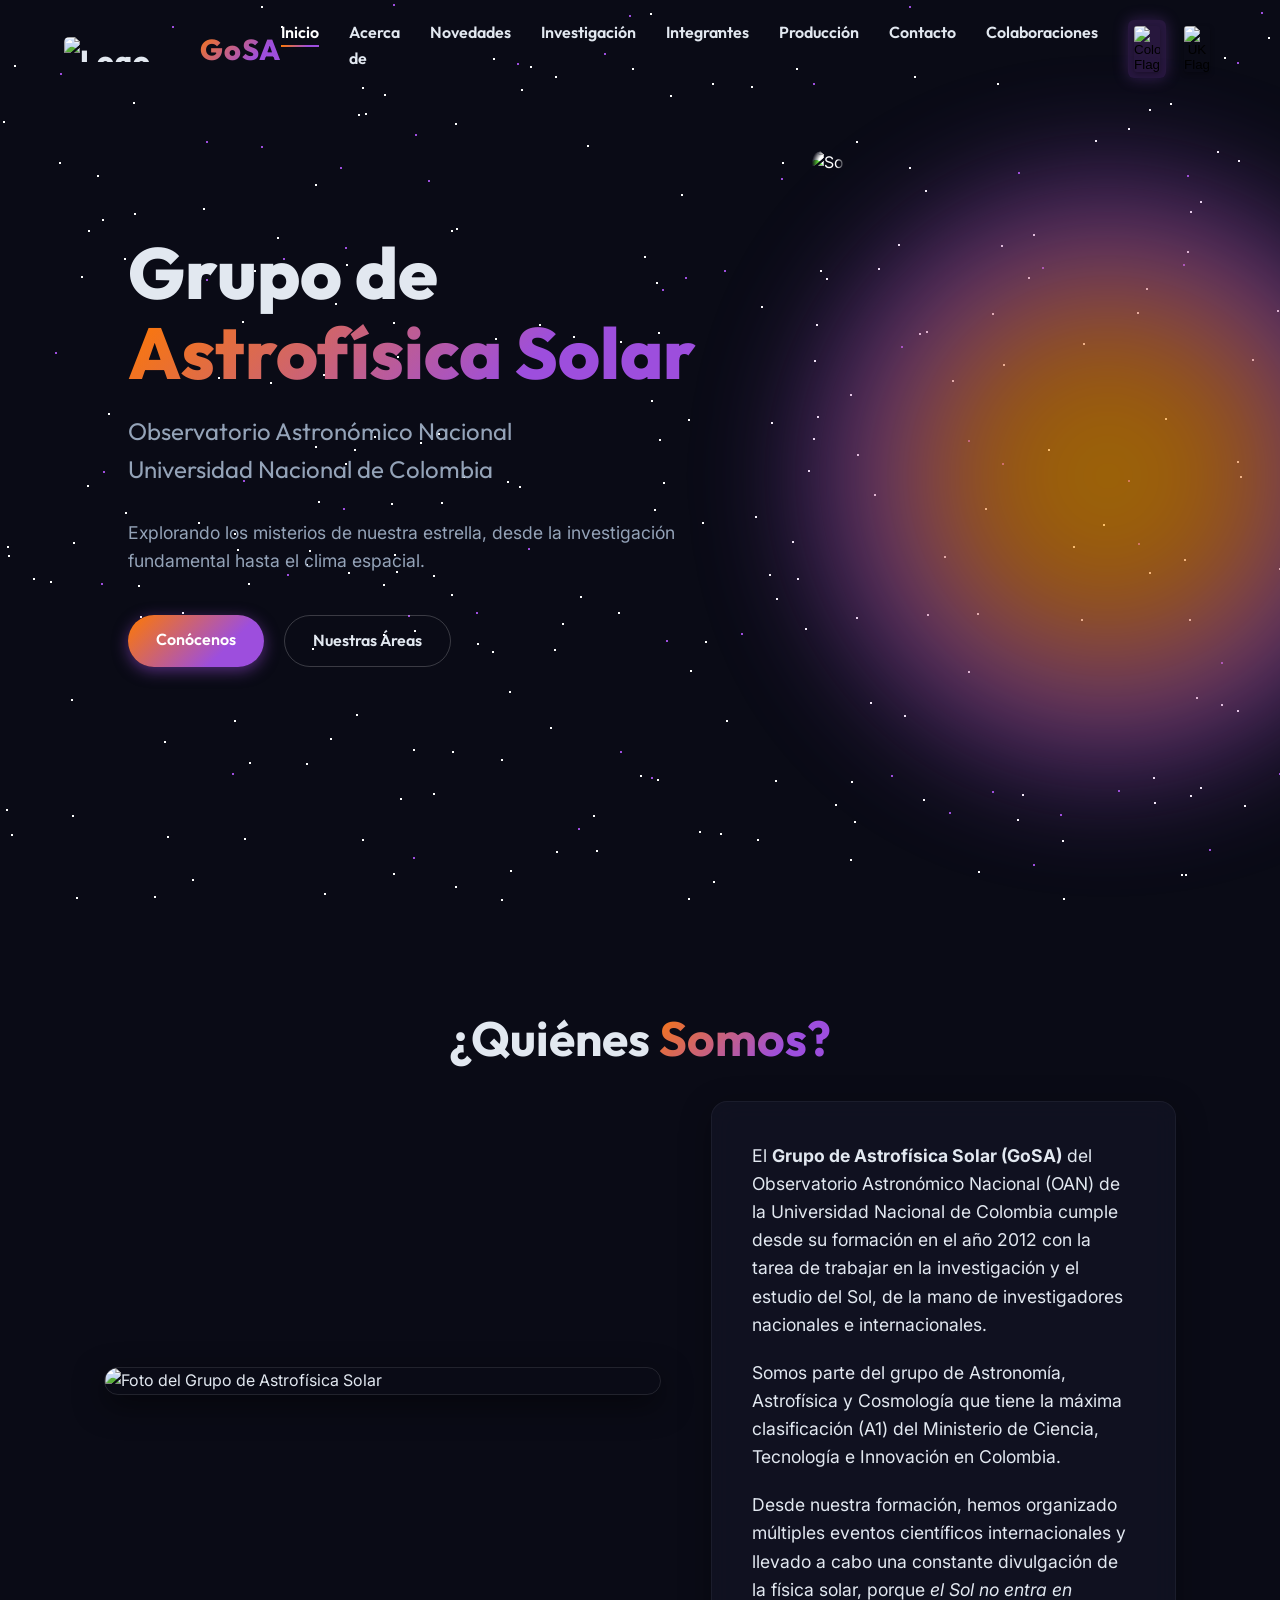
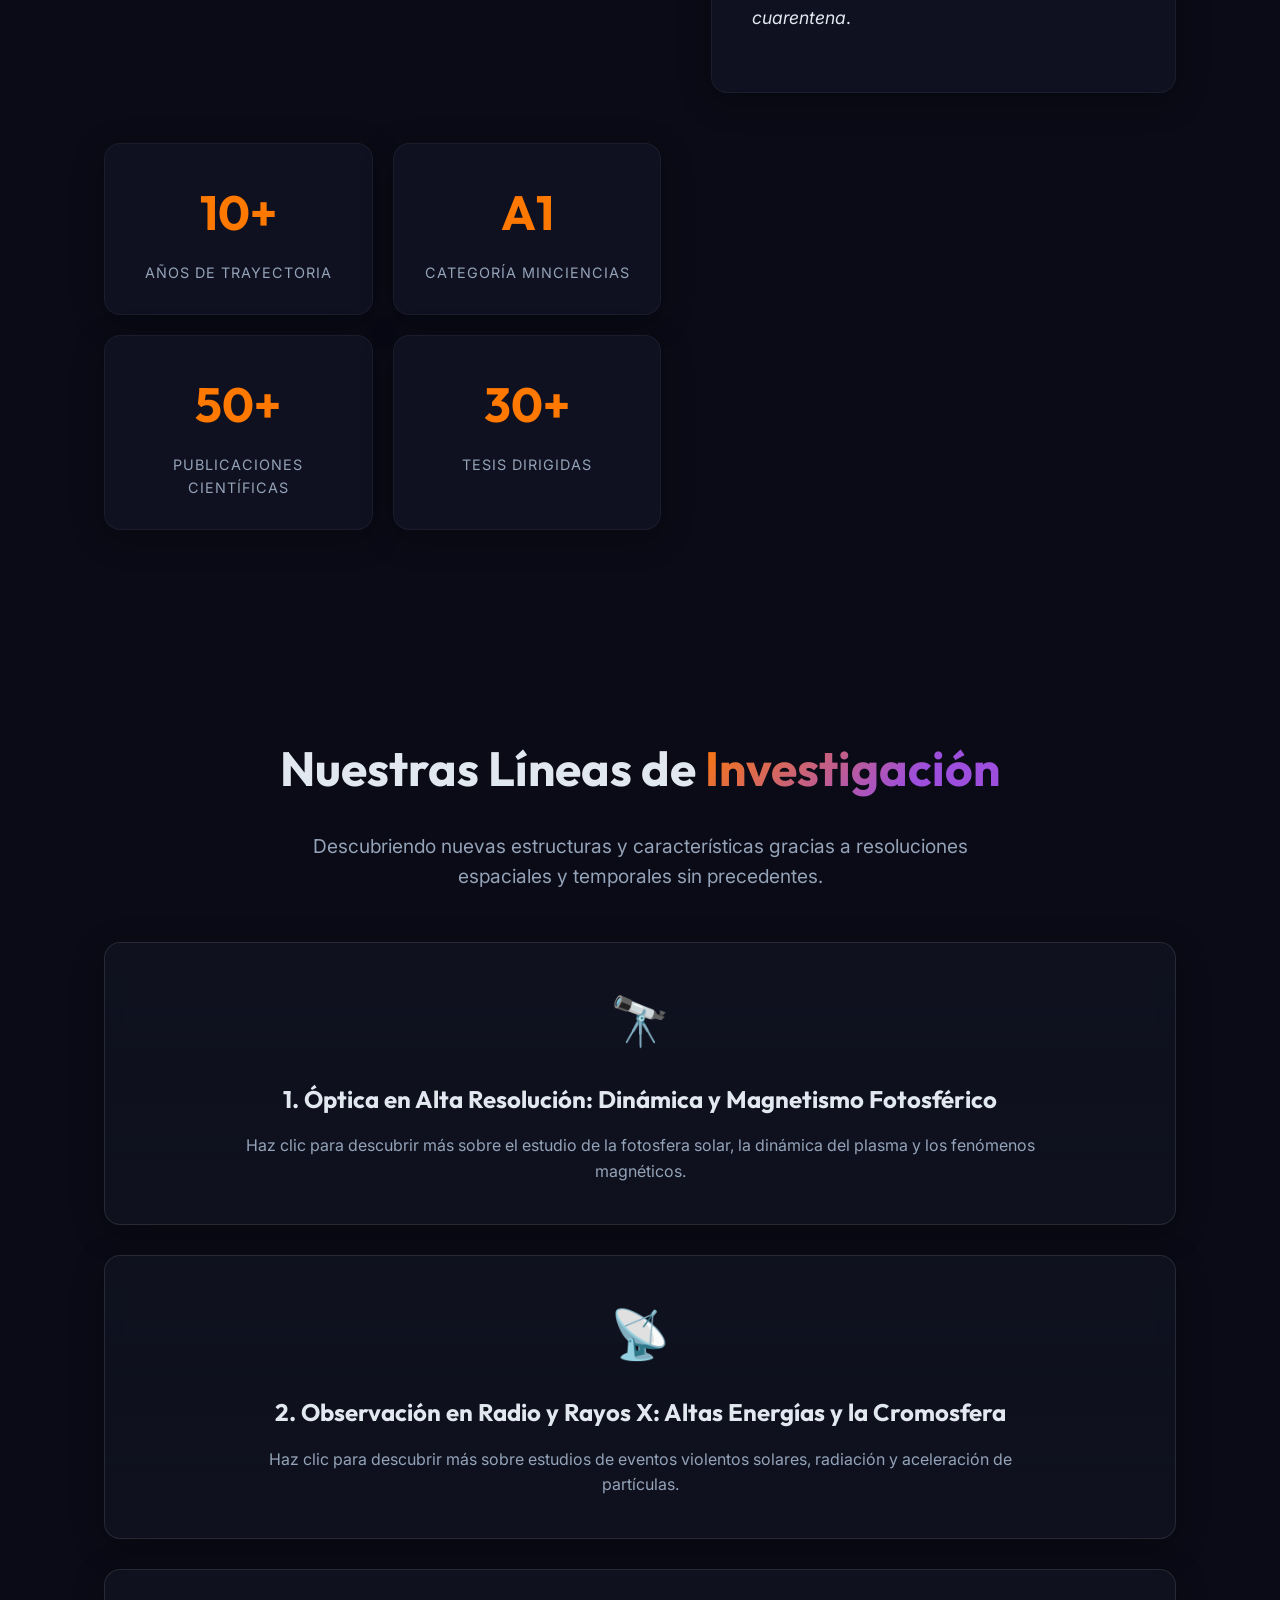
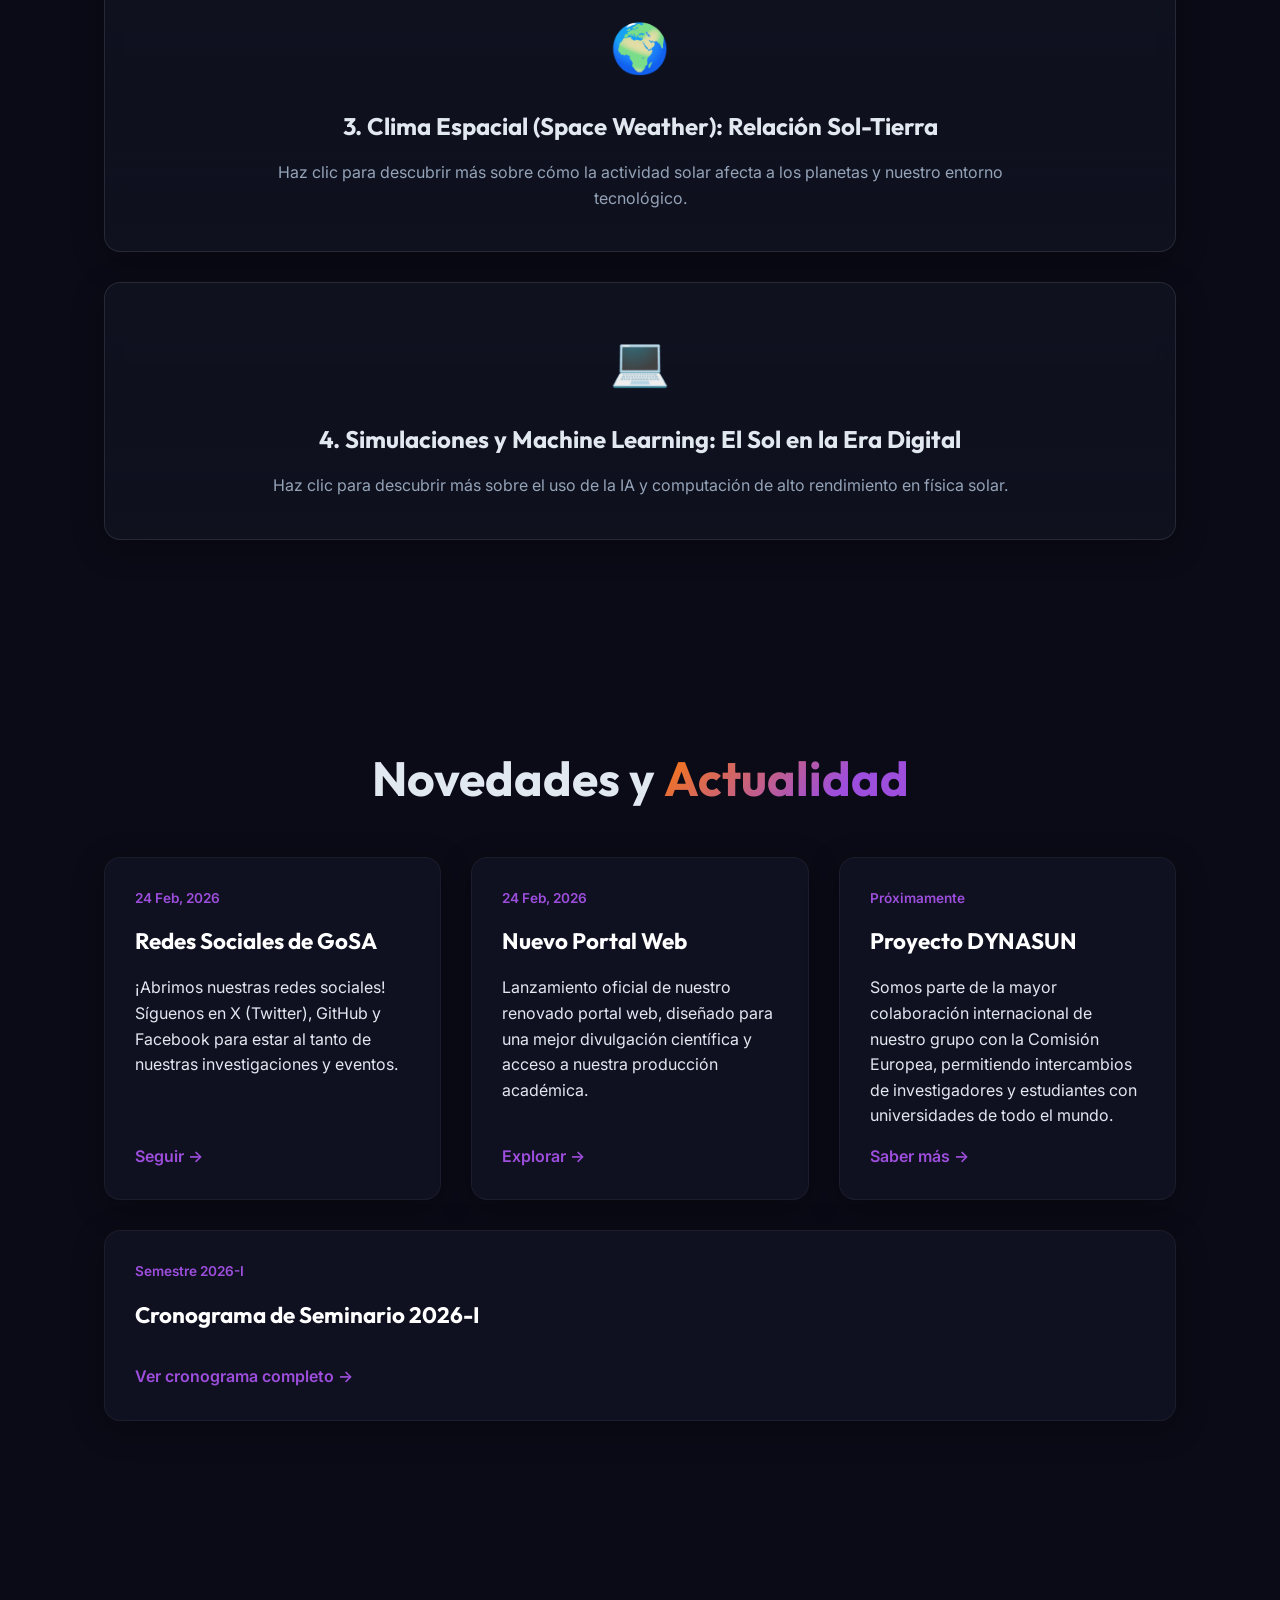
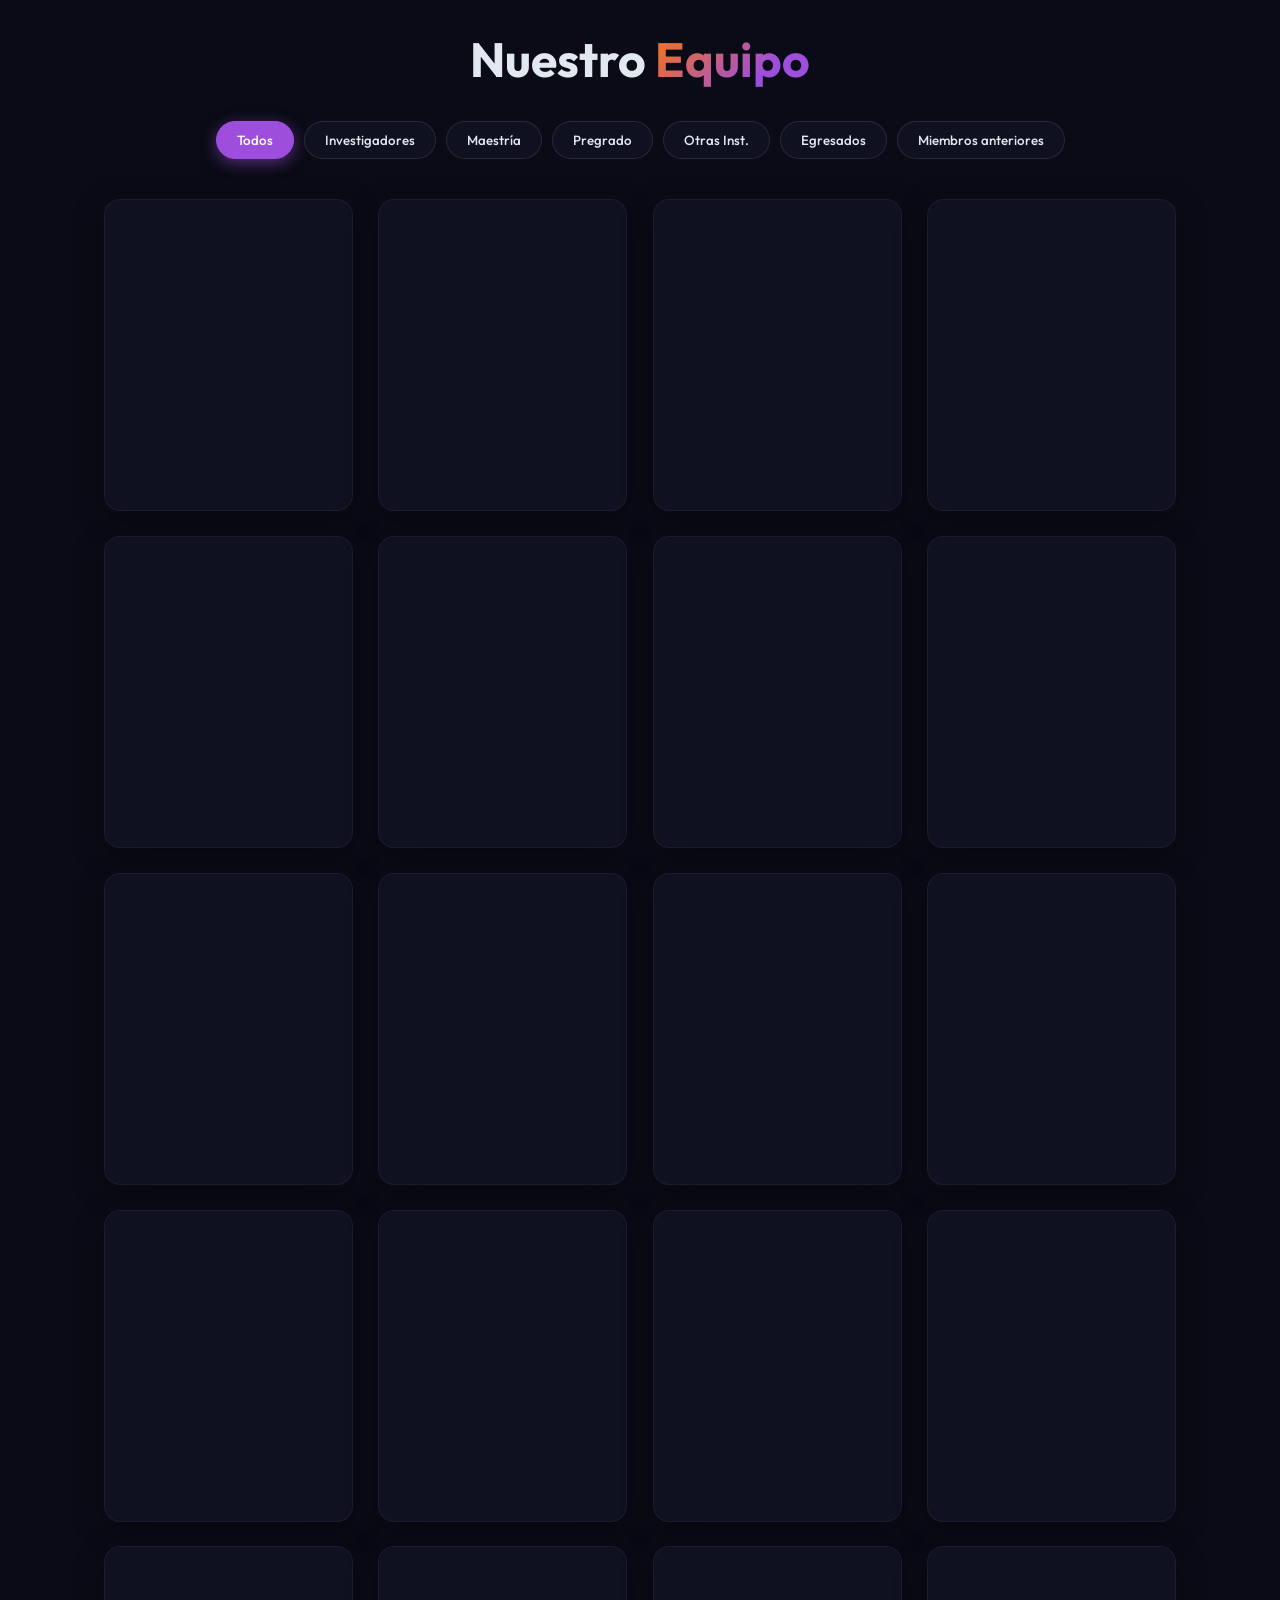
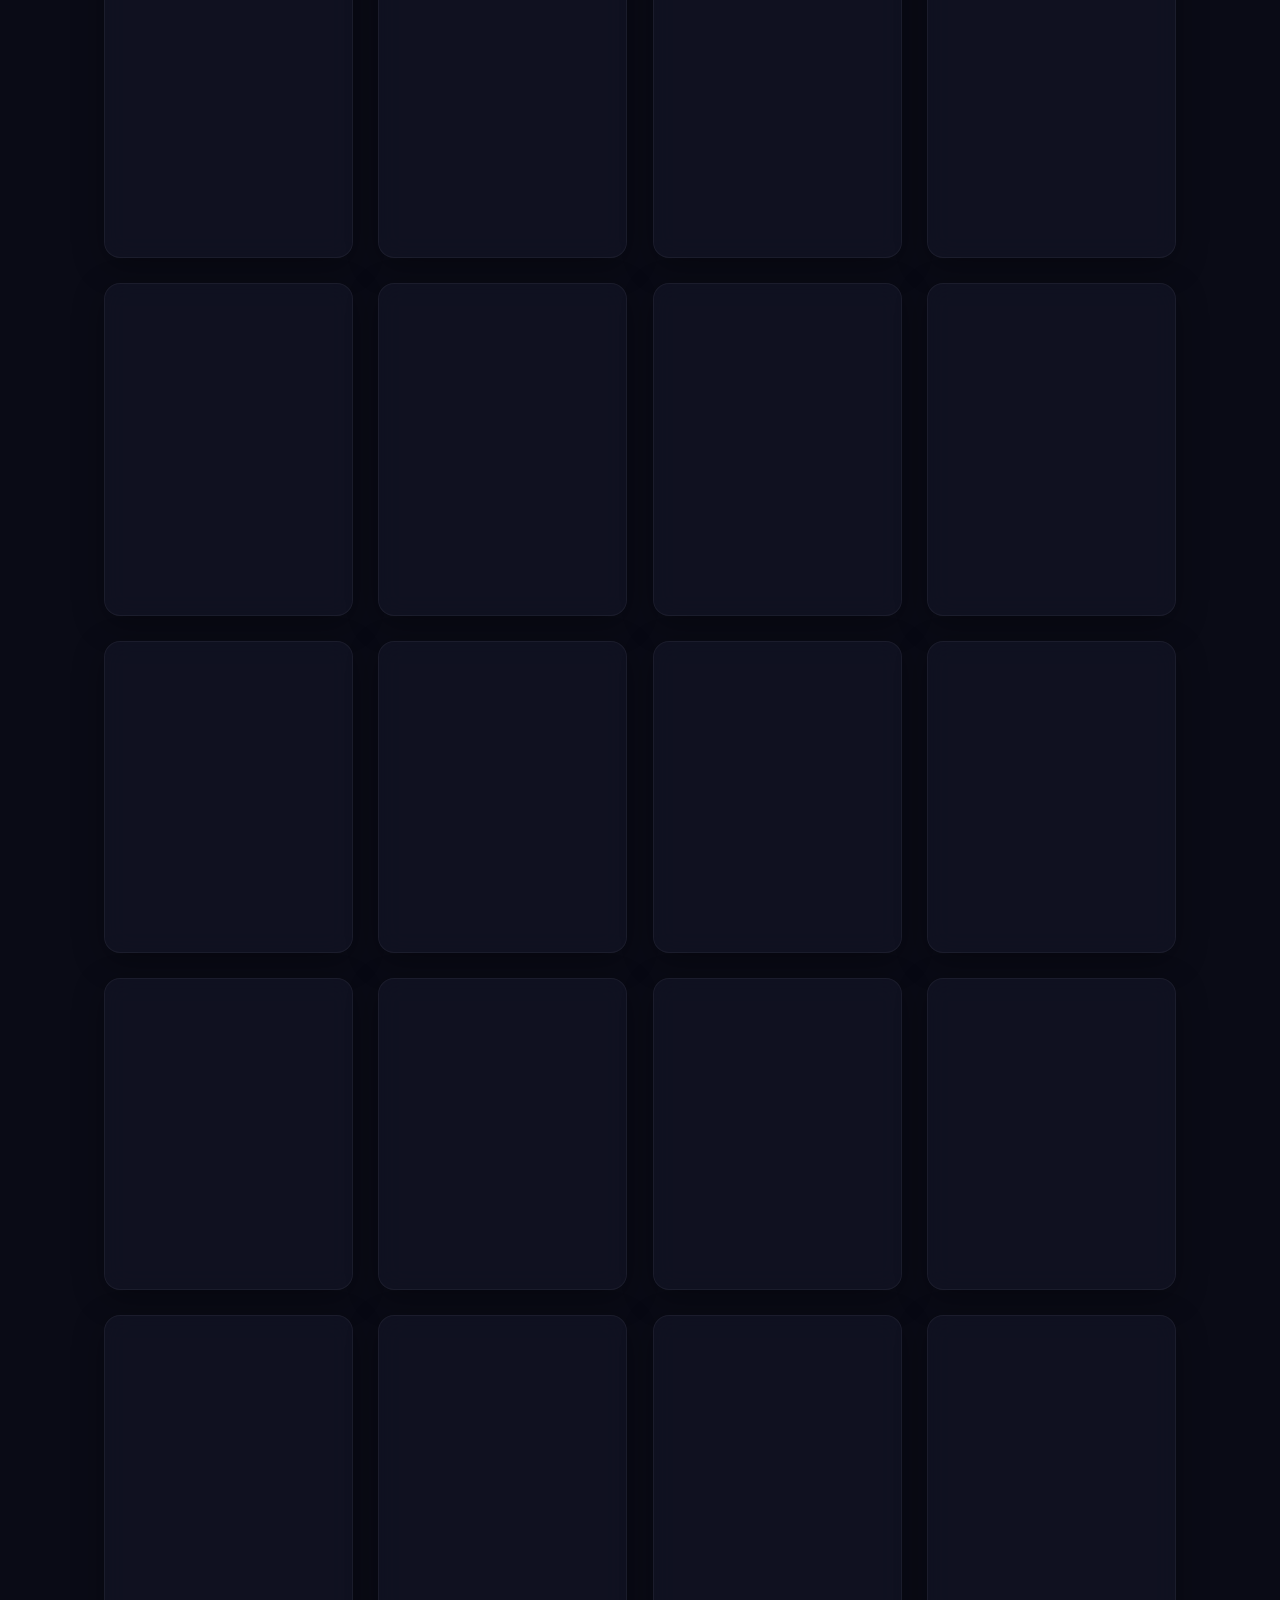
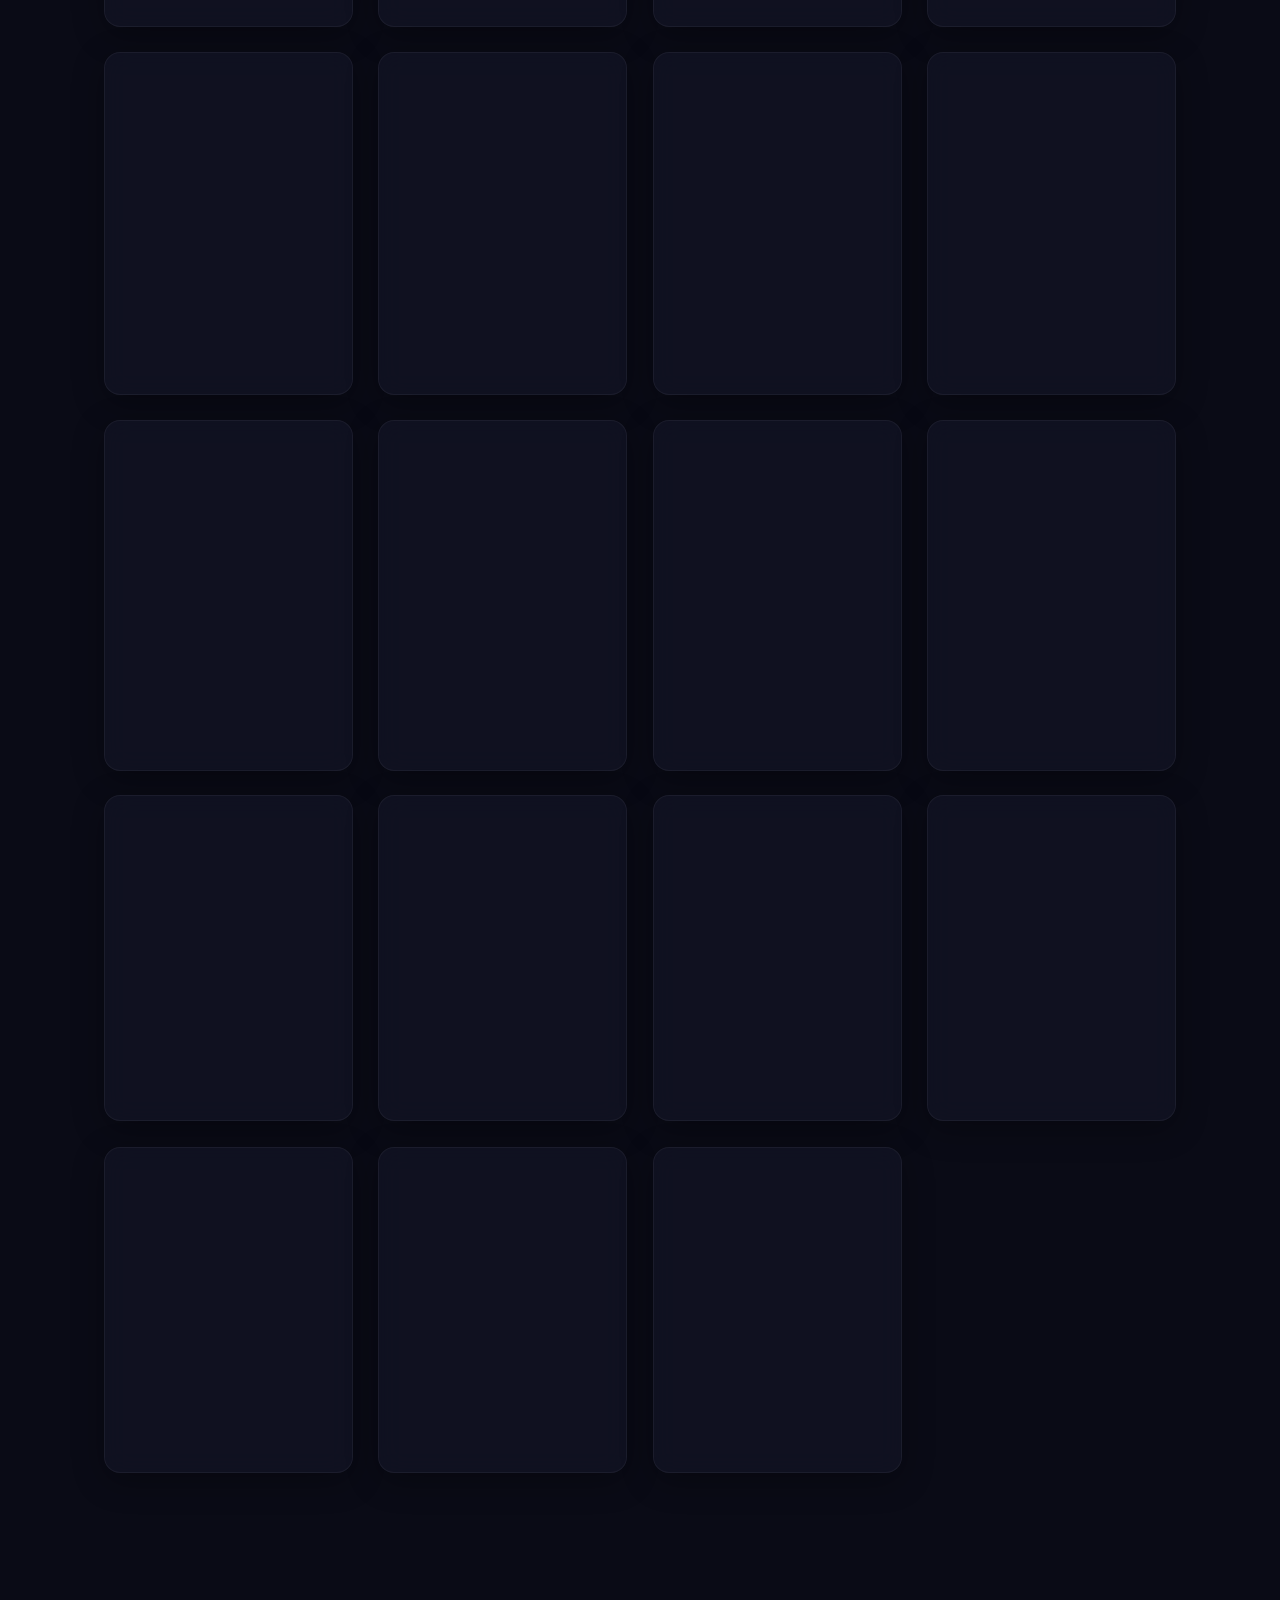
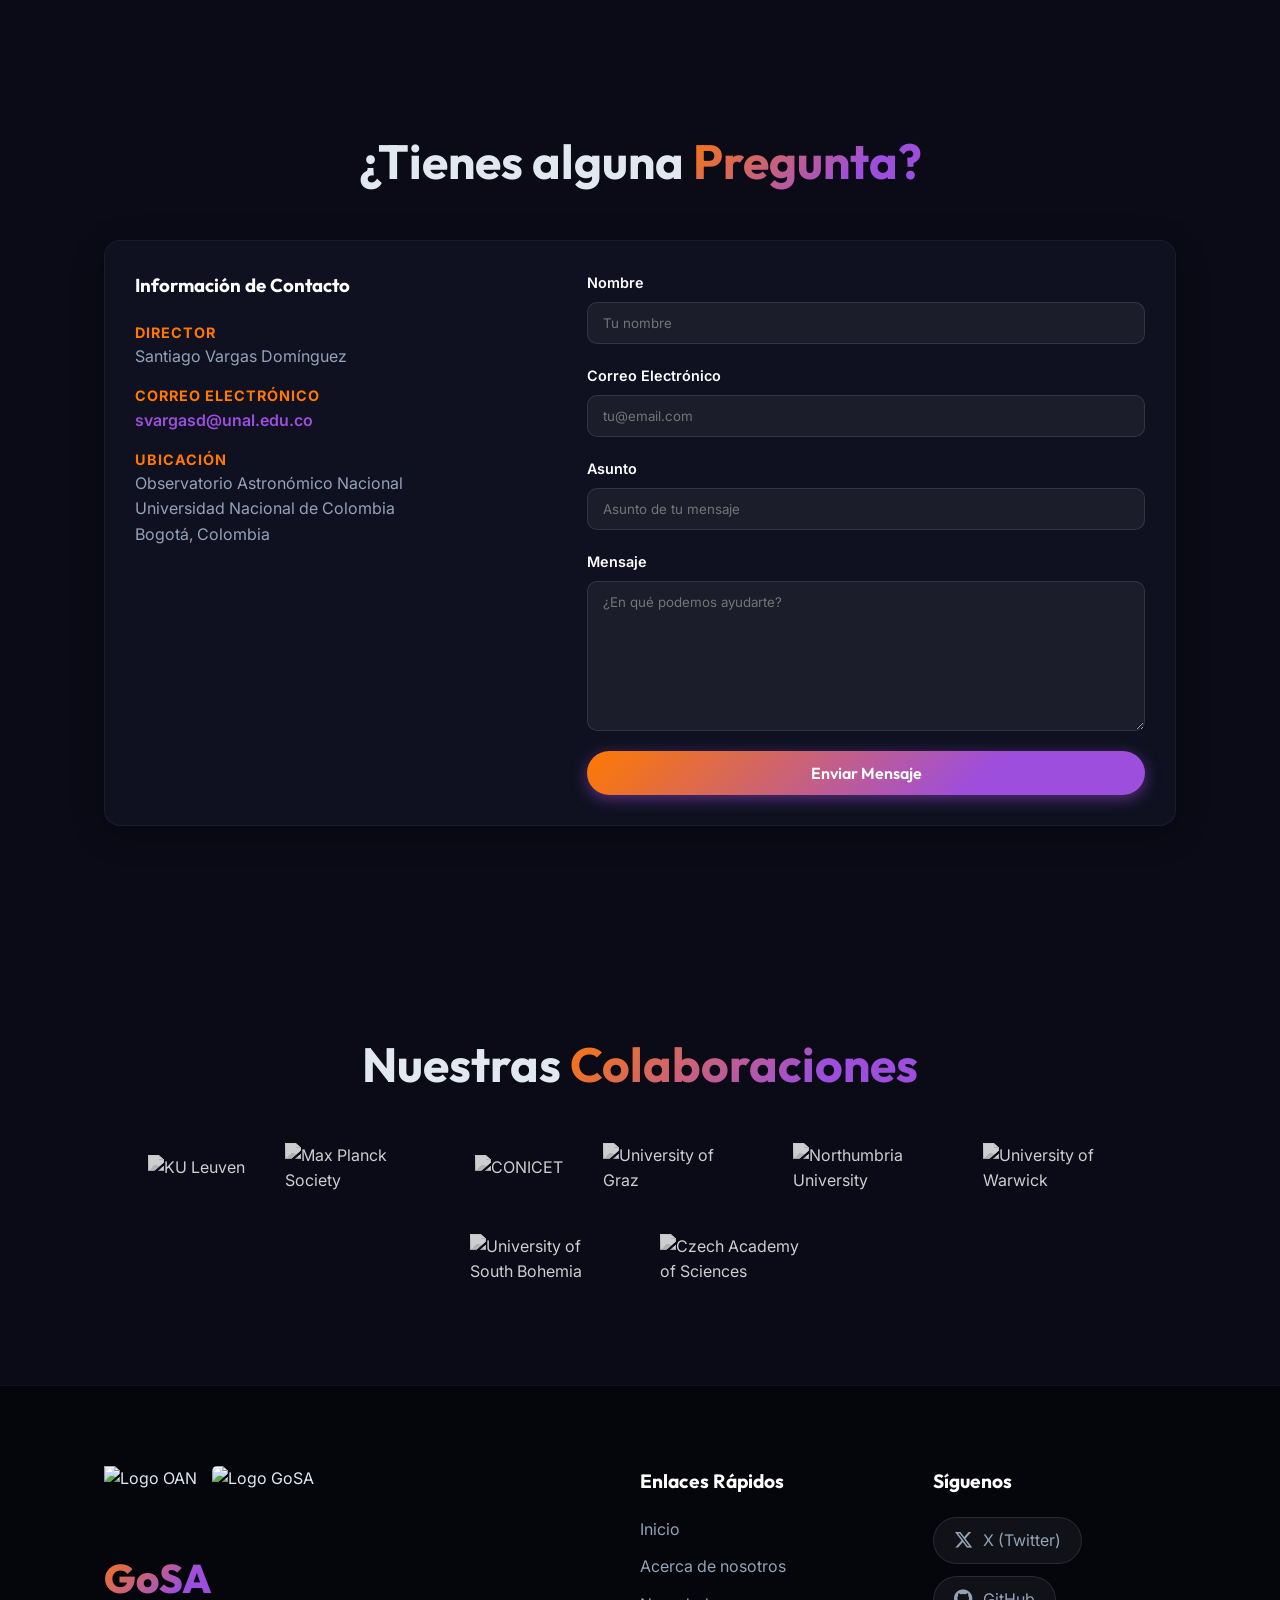
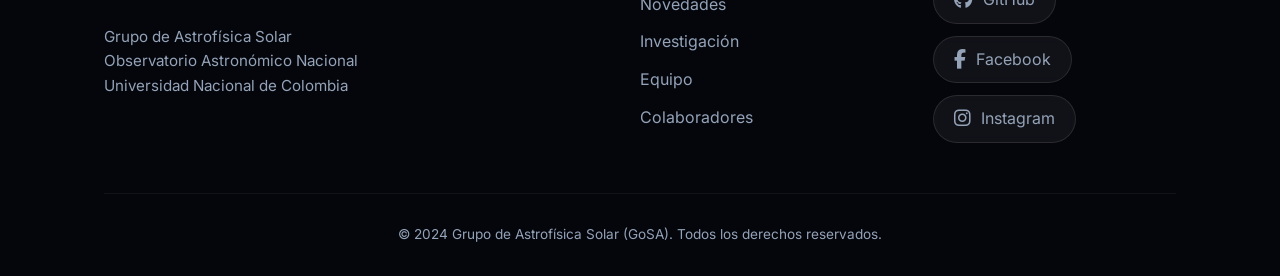
==== commit e70c7a9c: "Migración de repo a la organización GOSA y actualización de contenido" ====
--- a/index.html
+++ b/index.html
@@ -697,6 +697,8 @@
                             class="en">Other Inst.</span></button>
                     <button class="filter-btn" data-filter="egresado"><span class="es">Egresados</span><span
                             class="en">Alumni</span></button>
+                    <button class="filter-btn" data-filter="anteriores"><span class="es">Miembros anteriores</span><span
+                            class="en">Former Members</span></button>
                 </div>
 
                 <div class="team-grid-full">
@@ -705,7 +707,7 @@
                         <img src="images/team-optimized/benjamin_calvo_mozo.webp" alt="Benjamín Calvo Mozo"
                             class="team-avatar-img" loading="lazy" decoding="async" width="120" height="120">
                         <h4>Benjamín Calvo Mozo</h4>
-                        <p class="role"><span class="es">Profesor</span><span class="en">Professor</span></p>
+                        <p class="role"><span class="es">Investigador Principal</span><span class="en">Principal Investigator</span></p>
                         <div class="member-links">
                             <a href="mailto:bcalvom@unal.edu.co" class="member-link" title="Email">✉️</a>
                         </div>
@@ -714,7 +716,7 @@
                         <img src="images/team-optimized/santiago_vargas_dominguez.webp" alt="Santiago Vargas Domínguez"
                             class="team-avatar-img" loading="lazy" decoding="async" width="120" height="120">
                         <h4>Santiago Vargas Domínguez</h4>
-                        <p class="role"><span class="es">Profesor</span><span class="en">Professor</span></p>
+                        <p class="role"><span class="es">Investigador Principal</span><span class="en">Principal Investigator</span></p>
                         <div class="member-links">
                             <a href="mailto:svargasd@unal.edu.co" class="member-link" title="Email">✉️</a>
                             <a href="https://orcid.org/0000-0002-5999-4842" target="_blank" class="member-link"
@@ -728,24 +730,24 @@
                         <img src="images/team-optimized/juan_carlos_martinez_oliveros.webp" alt="Juan Carlos Martínez Oliveros"
                             class="team-avatar-img" loading="lazy" decoding="async" width="120" height="120">
                         <h4>Juan Carlos Martínez Oliveros</h4>
-                        <p class="role"><span class="es">Profesor</span><span class="en">Professor</span></p>
+                        <p class="role"><span class="es">Colaborador Externo</span><span class="en">External Collaborator</span></p>
                         <div class="member-links">
                         </div>
                     </div>
                     <div class="team-member-card glassmorphism investigador">
                         <img src="images/team-optimized/juan_camilo_buitrago.webp" alt="Juan Camilo Buitrago" class="team-avatar-img" loading="lazy" decoding="async" width="120" height="120">
                         <h4>Juan Camilo Buitrago</h4>
-                        <p class="role"><span class="es">Colaborador Externo</span><span class="en">External
-                                Collaborator</span></p>
+                        <p class="role"><span class="es">Colaborador Externo / Egresado</span><span class="en">External Collaborator / Alumni</span></p>
                         <div class="member-links">
                             <a href="mailto:jcbuitragoc@unal.edu.co" class="member-link" title="Email">✉️</a>
+                            <a href="https://orcid.org/0000-0002-8203-4794" target="_blank" class="member-link"
+                                title="ORCID"><i class="fa-brands fa-orcid"></i></a>
                         </div>
                     </div>
                     <div class="team-member-card glassmorphism investigador">
                         <img src="images/team-optimized/jose_ivan_campos_rozo.webp" alt="Jose Ivan Campos Rozo" class="team-avatar-img" loading="lazy" decoding="async" width="120" height="120">
                         <h4>Jose Ivan Campos Rozo</h4>
-                        <p class="role"><span class="es">Colaborador Externo</span><span class="en">External
-                                Collaborator</span></p>
+                        <p class="role"><span class="es">Colaborador Externo / Egresado</span><span class="en">External Collaborator / Alumni</span></p>
                         <div class="member-links">
                             <a href="mailto:jicamposr@unal.edu.co" class="member-link" title="Email">✉️</a>
                             <a href="https://orcid.org/0000-0001-8883-6790" target="_blank" class="member-link"
@@ -766,10 +768,10 @@
                                 class="member-link" title="ResearchGate"><i class="fa-brands fa-researchgate"></i></a>
                         </div>
                     </div>
-                    <div class="team-member-card glassmorphism egresado">
+                    <div class="team-member-card glassmorphism anteriores">
                         <img src="images/team-optimized/angel_daniel_martinez.webp" alt="Angel Daniel Martínez" class="team-avatar-img" loading="lazy" decoding="async" width="120" height="120">
                         <h4>Angel Daniel Martínez</h4>
-                        <p class="role"><span class="es">Egresado</span><span class="en">Alumnus</span></p>
+                        <p class="role"><span class="es">Miembro anterior</span><span class="en">Former Member</span></p>
                         <div class="member-links">
                             <a href="mailto:andmartinezci@unal.edu.co" class="member-link" title="Email">✉️</a>
                             <a href="https://orcid.org/0000-0002-3435-4881" target="_blank" class="member-link"
@@ -779,7 +781,7 @@
                         </div>
                     </div>
                     <div class="team-member-card glassmorphism egresado">
-                        <img src="https://ui-avatars.com/api/?name=Santiago+Pinzon&background=9d4edd&color=fff&size=150"
+                        <img src="images/Santiago Pinzon.jpeg"
                             alt="Santiago Pinzón Cortés" class="team-avatar-img" loading="lazy" decoding="async" width="120" height="120">
                         <h4>Santiago Pinzón Cortés</h4>
                         <p class="role"><span class="es">Egresado</span><span class="en">Alumnus</span></p>
@@ -791,28 +793,32 @@
                                 class="member-link" title="ResearchGate"><i class="fa-brands fa-researchgate"></i></a>
                         </div>
                     </div>
-                    <div class="team-member-card glassmorphism egresado">
+                    <div class="team-member-card glassmorphism anteriores">
                         <img src="images/team-optimized/valeria_quintero_ortega.webp" alt="Valeria Quintero Ortega"
                             class="team-avatar-img" loading="lazy" decoding="async" width="120" height="120">
                         <h4>Valeria Quintero Ortega</h4>
-                        <p class="role"><span class="es">Egresada</span><span class="en">Alumna</span></p>
+                        <p class="role"><span class="es">Miembro anterior</span><span class="en">Former Member</span></p>
                         <div class="member-links">
                             <a href="mailto:vquinteroo@unal.edu.co" class="member-link" title="Email">✉️</a>
-                        </div>
-                    </div>
-                    <div class="team-member-card glassmorphism egresado">
+                            <a href="https://orcid.org/0000-0002-5911-6783" target="_blank" class="member-link"
+                                title="ORCID"><i class="fa-brands fa-orcid"></i></a>
+                            <a href="https://www.researchgate.net/profile/Valeria-Quintero-Ortega?ev=hdr_xprf" target="_blank"
+                                class="member-link" title="ResearchGate"><i class="fa-brands fa-researchgate"></i></a>
+                        </div>
+                    </div>
+                    <div class="team-member-card glassmorphism anteriores">
                         <img src="images/team-optimized/juan_camilo_guevara_gomez.webp" alt="Juan Camilo Guevara Gómez"
                             class="team-avatar-img" loading="lazy" decoding="async" width="120" height="120">
                         <h4>Juan Camilo Guevara Gómez</h4>
-                        <p class="role"><span class="es">Egresado</span><span class="en">Alumnus</span></p>
+                        <p class="role"><span class="es">Miembro anterior</span><span class="en">Former Member</span></p>
                         <div class="member-links">
                             <a href="mailto:jcguevarag@unal.edu.co" class="member-link" title="Email">✉️</a>
                         </div>
                     </div>
-                    <div class="team-member-card glassmorphism egresado">
+                    <div class="team-member-card glassmorphism anteriores">
                         <img src="images/team-optimized/laura_viviana_alfonso_diaz.webp" alt="Laura Viviana Alfonso Díaz" class="team-avatar-img" loading="lazy" decoding="async" width="120" height="120">
                         <h4>Laura Viviana Alfonso Díaz</h4>
-                        <p class="role"><span class="es">Egresada</span><span class="en">Alumna</span></p>
+                        <p class="role"><span class="es">Miembro anterior</span><span class="en">Former Member</span></p>
                         <div class="member-links">
                             <a href="mailto:lalfonsod@unal.edu.co" class="member-link" title="Email">✉️</a>
                         </div>
@@ -834,24 +840,24 @@
                         <div class="member-links">
                         </div>
                     </div>
-                    <div class="team-member-card glassmorphism maestria">
+                    <div class="team-member-card glassmorphism anteriores">
                         <img src="images/team-optimized/erika_paola_puentes_leon.webp" alt="Erika Paola Puentes León" class="team-avatar-img" loading="lazy" decoding="async" width="120" height="120">
                         <h4>Erika Paola Puentes León</h4>
-                        <p class="role"><span class="es">Posgrado</span><span class="en">Graduate Student</span></p>
+                        <p class="role"><span class="es">Miembro anterior</span><span class="en">Former Member</span></p>
                         <div class="member-links">
                             <a href="mailto:eppuentesl@unal.edu.co" class="member-link" title="Email">✉️</a>
                         </div>
                     </div>
-                    <div class="team-member-card glassmorphism maestria">
+                    <div class="team-member-card glassmorphism anteriores">
                         <img src="images/team-optimized/germain_nicolas_morales_suarez.webp" alt="Germain Nicolas Morales Suárez" class="team-avatar-img" loading="lazy" decoding="async" width="120" height="120">
                         <h4>Germain Nicolas Morales Suárez</h4>
-                        <p class="role"><span class="es">Posgrado</span><span class="en">Graduate Student</span></p>
+                        <p class="role"><span class="es">Miembro anterior</span><span class="en">Former Member</span></p>
                         <div class="member-links">
                             <a href="mailto:gemoraless@unal.edu.co" class="member-link" title="Email">✉️</a>
                         </div>
                     </div>
                     <div class="team-member-card glassmorphism maestria">
-                        <img src="images/team-optimized/daniel_alberto_rodriguez_torres.webp" alt="Daniel Alberto Rodríguez Torres"
+                        <img src="images/daniel_rodriguez.jpg" alt="Daniel Alberto Rodríguez Torres"
                             class="team-avatar-img" loading="lazy" decoding="async" width="120" height="120">
                         <h4>Daniel Alberto Rodríguez Torres</h4>
                         <p class="role"><span class="es">Posgrado</span><span class="en">Graduate Student</span></p>
@@ -859,6 +865,15 @@
                             <a href="mailto:darodriguezto@unal.edu.co" class="member-link" title="Email">✉️</a>
                             <a href="https://orcid.org/0009-0000-1203-2913" target="_blank" class="member-link"
                                 title="ORCID"><i class="fa-brands fa-orcid"></i></a>
+                        </div>
+                    </div>
+                    <div class="team-member-card glassmorphism maestria">
+                        <img src="images/Daniel R.png" alt="Daniel Esteban Ramos Salamanca"
+                            class="team-avatar-img" loading="lazy" decoding="async" width="120" height="120">
+                        <h4>Daniel Esteban Ramos Salamanca</h4>
+                        <p class="role"><span class="es">Posgrado</span><span class="en">Graduate Student</span></p>
+                        <div class="member-links">
+                            <a href="mailto:deramoss@unal.edu.co" class="member-link" title="Email">✉️</a>
                         </div>
                     </div>
                     <div class="team-member-card glassmorphism maestria">
@@ -877,6 +892,8 @@
                         <p class="role"><span class="es">Posgrado</span><span class="en">Graduate Student</span></p>
                         <div class="member-links">
                             <a href="mailto:oscara.calvor@uqvirtual.edu.co" class="member-link" title="Email">✉️</a>
+                            <a href="https://orcid.org/0000-0001-5926-4164" target="_blank" class="member-link"
+                                title="ORCID"><i class="fa-brands fa-orcid"></i></a>
                         </div>
                     </div>
                     <div class="team-member-card glassmorphism maestria">
@@ -889,11 +906,11 @@
                                 title="ORCID"><i class="fa-brands fa-orcid"></i></a>
                         </div>
                     </div>
-                    <div class="team-member-card glassmorphism maestria">
+                    <div class="team-member-card glassmorphism egresado">
                         <img src="images/team-optimized/johan_nicolas_molina.webp"
                             alt="Johan Nicolás Molina" class="team-avatar-img" loading="lazy" decoding="async" width="120" height="120">
                         <h4>Johan Nicolás Molina</h4>
-                        <p class="role"><span class="es">Posgrado</span><span class="en">Graduate Student</span></p>
+                        <p class="role"><span class="es">Egresado</span><span class="en">Alumnus</span></p>
                         <div class="member-links">
                             <a href="mailto:jomolinac@unal.edu.co" class="member-link" title="Email">✉️</a>
                             <a href="https://orcid.org/0000-0001-7938-8295" target="_blank" class="member-link"
@@ -932,19 +949,23 @@
                         <p class="role"><span class="es">Posgrado</span><span class="en">Graduate Student</span></p>
                         <div class="member-links">
                             <a href="mailto:lpalacino@unal.edu.co" class="member-link" title="Email">✉️</a>
+                            <a href="https://orcid.org/0009-0003-8022-7001" target="_blank" class="member-link"
+                                title="ORCID"><i class="fa-brands fa-orcid"></i></a>
                         </div>
                     </div>
                     <div class="team-member-card glassmorphism maestria">
-                        <img src="https://ui-avatars.com/api/?name=Andrés+Felipe+Guerrero+Guio&background=00b4d8&color=fff&size=150"
+                        <img src="images/Andres Felipe Guerrero.jpeg"
                             alt="Andrés Felipe Guerrero Guio" class="team-avatar-img" loading="lazy" decoding="async" width="120" height="120">
                         <h4>Andrés Felipe Guerrero Guio</h4>
                         <p class="role"><span class="es">Posgrado</span><span class="en">Graduate Student</span></p>
                         <div class="member-links">
                             <a href="mailto:afguerrerogu@unal.edu.co" class="member-link" title="Email">✉️</a>
+                            <a href="https://orcid.org/0000-0002-9877-5191" target="_blank" class="member-link"
+                                title="ORCID"><i class="fa-brands fa-orcid"></i></a>
                         </div>
                     </div>
                     <div class="team-member-card glassmorphism maestria">
-                        <img src="https://ui-avatars.com/api/?name=Juan+José+Beltrán+Ramírez&background=00b4d8&color=fff&size=150"
+                        <img src="images/Juan Jose Beltran.jpeg"
                             alt="Juan José Beltrán Ramírez" class="team-avatar-img" loading="lazy" decoding="async" width="120" height="120">
                         <h4>Juan José Beltrán Ramírez</h4>
                         <p class="role"><span class="es">Posgrado</span><span class="en">Graduate Student</span></p>
@@ -1051,14 +1072,6 @@
                     </div>
                     <!-- Estudiantes de Otras Instituciones -->
                     <div class="team-member-card glassmorphism otras">
-                        <img src="images/team-optimized/ana_gabriela_martinez.webp" alt="Ana Gabriela Martínez" class="team-avatar-img" loading="lazy" decoding="async" width="120" height="120">
-                        <h4>Ana Gabriela Martínez</h4>
-                        <p class="role"><span class="es">Otras Inst.</span><span class="en">Other Inst.</span></p>
-                        <div class="member-links">
-                            <a href="mailto:agmartinezm@upn.edu.co" class="member-link" title="Email">✉️</a>
-                        </div>
-                    </div>
-                    <div class="team-member-card glassmorphism otras">
                         <img src="images/team-optimized/nicoll_valeria_moreno_alzate.webp" alt="Nicoll Valeria Moreno Alzate"
                             class="team-avatar-img" loading="lazy" decoding="async" width="120" height="120">
                         <h4>Nicoll Valeria Moreno Alzate</h4>
@@ -1068,10 +1081,11 @@
                         </div>
                     </div>
                     <div class="team-member-card glassmorphism otras">
-                        <img src="https://ui-avatars.com/api/?name=Juan+Camilo+Hernández+Clavijo&background=00b4d8&color=fff&size=150"
+                        <img src="images/Juan Camilo Hernandez.jpeg"
                             alt="Juan Camilo Hernández Clavijo" class="team-avatar-img" loading="lazy" decoding="async" width="120" height="120">
                         <h4>Juan Camilo Hernández Clavijo</h4>
-                        <p class="role"><span class="es">Escolar</span><span class="en">High School Student</span></p>
+                        <p class="role"><span class="es">Otras Inst.</span><span class="en">Other Inst.</span></p>
+                        <p class="inst"><span class="es">Colegio San Carlos</span><span class="en">Colegio San Carlos</span></p>
                         <div class="member-links">
                             <a href="mailto:juancamilohdez2005@gmail.com" class="member-link" title="Email">✉️</a>
                         </div>
@@ -1096,6 +1110,84 @@
                         <p class="role"><span class="es">Otras Inst.</span><span class="en">Other Inst.</span></p>
                         <div class="member-links">
                         </div>
+                    </div>
+                    <div class="team-member-card glassmorphism anteriores">
+                        <img src="images/Sofia Guevara.png"
+                            alt="Sofía Guevara Montoya" class="team-avatar-img" loading="lazy" decoding="async" width="120" height="120">
+                        <h4>Sofía Guevara Montoya</h4>
+                        <p class="role"><span class="es">Miembro anterior</span><span class="en">Former Member</span></p>
+                        <p class="inst"><span class="es">Estudiante Pregrado, Universidad Nacional</span><span class="en">Undergraduate Student, National University of Colombia</span></p>
+                    </div>
+                    <div class="team-member-card glassmorphism anteriores">
+                        <img src="images/team-optimized/ana_gabriela_martinez.webp" alt="Ana Gabriela Martínez" class="team-avatar-img" loading="lazy" decoding="async" width="120" height="120">
+                        <h4>Ana Gabriela Martínez</h4>
+                        <p class="role"><span class="es">Miembro anterior</span><span class="en">Former Member</span></p>
+                        <p class="inst"><span class="es">Estudiante Pregrado, Universidad Pedagógica Nacional</span><span class="en">Undergraduate Student, Universidad Pedagógica Nacional</span></p>
+                        <div class="member-links">
+                            <a href="mailto:agmartinezm@upn.edu.co" class="member-link" title="Email">✉️</a>
+                        </div>
+                    </div>
+                    <div class="team-member-card glassmorphism anteriores">
+                        <img src="https://ui-avatars.com/api/?name=Andres+Mauricio+Gomez+Mongui&background=5b3a29&color=fff&size=150"
+                            alt="Andrés Mauricio Gómez Mongui" class="team-avatar-img" loading="lazy" decoding="async" width="120" height="120">
+                        <h4>Andrés Mauricio Gómez Mongui</h4>
+                        <p class="role"><span class="es">Miembro anterior</span><span class="en">Former Member</span></p>
+                        <p class="inst"><span class="es">Estudiante Pregrado, Universidad Nacional</span><span class="en">Undergraduate Student, National University of Colombia</span></p>
+                    </div>
+                    <div class="team-member-card glassmorphism anteriores">
+                        <img src="images/Alyonapng"
+                            alt="Alyona C. Ivanova Araujo" class="team-avatar-img" loading="lazy" decoding="async" width="120" height="120">
+                        <h4>Alyona C. Ivanova Araujo</h4>
+                        <p class="role"><span class="es">Miembro anterior</span><span class="en">Former Member</span></p>
+                        <p class="inst"><span class="es">Estudiante Pregrado, Universidad Javeriana</span><span class="en">Undergraduate Student, Pontificia Universidad Javeriana</span></p>
+                    </div>
+                    <div class="team-member-card glassmorphism anteriores">
+                        <img src="images/miguel .png"
+                            alt="Miguel Valbuena Suárez" class="team-avatar-img" loading="lazy" decoding="async" width="120" height="120">
+                        <h4>Miguel Valbuena Suárez</h4>
+                        <p class="role"><span class="es">Miembro anterior</span><span class="en">Former Member</span></p>
+                        <p class="inst"><span class="es">Estudiante Maestría, Universidad Nacional</span><span class="en">Master's Student, National University of Colombia</span></p>
+                    </div>
+                    <div class="team-member-card glassmorphism anteriores">
+                        <img src="https://ui-avatars.com/api/?name=Anyul+S+Figueroa+Moya&background=5b3a29&color=fff&size=150"
+                            alt="Anyul S. Figueroa Moya" class="team-avatar-img" loading="lazy" decoding="async" width="120" height="120">
+                        <h4>Anyul S. Figueroa Moya</h4>
+                        <p class="role"><span class="es">Miembro anterior</span><span class="en">Former Member</span></p>
+                        <p class="inst"><span class="es">Estudiante Maestría, Universidad Nacional</span><span class="en">Master's Student, National University of Colombia</span></p>
+                    </div>
+                    <div class="team-member-card glassmorphism anteriores">
+                        <img src="https://ui-avatars.com/api/?name=Willinton+Caicedo&background=5b3a29&color=fff&size=150"
+                            alt="Willinton Caicedo" class="team-avatar-img" loading="lazy" decoding="async" width="120" height="120">
+                        <h4>Willinton Caicedo</h4>
+                        <p class="role"><span class="es">Miembro anterior</span><span class="en">Former Member</span></p>
+                        <p class="inst"><span class="es">Estudiante Maestría, Universidad Nacional</span><span class="en">Master's Student, National University of Colombia</span></p>
+                    </div>
+                    <div class="team-member-card glassmorphism anteriores">
+                        <img src="https://ui-avatars.com/api/?name=Johan+Samir+Mendez&background=5b3a29&color=fff&size=150"
+                            alt="Johan Samir Méndez" class="team-avatar-img" loading="lazy" decoding="async" width="120" height="120">
+                        <h4>Johan Samir Méndez</h4>
+                        <p class="role"><span class="es">Miembro anterior</span><span class="en">Former Member</span></p>
+                        <p class="inst"><span class="es">Estudiante Maestría, UNAM</span><span class="en">Master's Student, UNAM</span></p>
+                    </div>
+                    <div class="team-member-card glassmorphism anteriores">
+                        <img src="images/barbara_elizabeth_riquelme_r.jpeg" alt="Bárbara Elizabeth Riquelme R" class="team-avatar-img" loading="lazy" decoding="async" width="120" height="120">
+                        <h4>Bárbara Elizabeth Riquelme R</h4>
+                        <p class="role"><span class="es">Miembro anterior</span><span class="en">Former Member</span></p>
+                        <p class="inst"><span class="es">Estudiante Pregrado, P. Universidad Católica de Chile</span><span class="en">Undergraduate Student, Pontificia Universidad Católica de Chile</span></p>
+                    </div>
+                    <div class="team-member-card glassmorphism anteriores">
+                        <img src="https://ui-avatars.com/api/?name=Katalina+Londono+Espinosa&background=5b3a29&color=fff&size=150"
+                            alt="Katalina Londoño Espinosa" class="team-avatar-img" loading="lazy" decoding="async" width="120" height="120">
+                        <h4>Katalina Londoño Espinosa</h4>
+                        <p class="role"><span class="es">Miembro anterior</span><span class="en">Former Member</span></p>
+                        <p class="inst"><span class="es">Estudiante Pregrado, Universidad ECCI</span><span class="en">Undergraduate Student, Universidad ECCI</span></p>
+                    </div>
+                    <div class="team-member-card glassmorphism anteriores">
+                        <img src="https://ui-avatars.com/api/?name=Yul+Erick+Lha&background=5b3a29&color=fff&size=150"
+                            alt="Yul Erick Lha" class="team-avatar-img" loading="lazy" decoding="async" width="120" height="120">
+                        <h4>Yul Erick Lha</h4>
+                        <p class="role"><span class="es">Miembro anterior</span><span class="en">Former Member</span></p>
+                        <p class="inst"><span class="es">Estudiante Maestría, Universidad Nacional</span><span class="en">Master's Student, National University of Colombia</span></p>
                     </div>
                 </div>
             </div>
